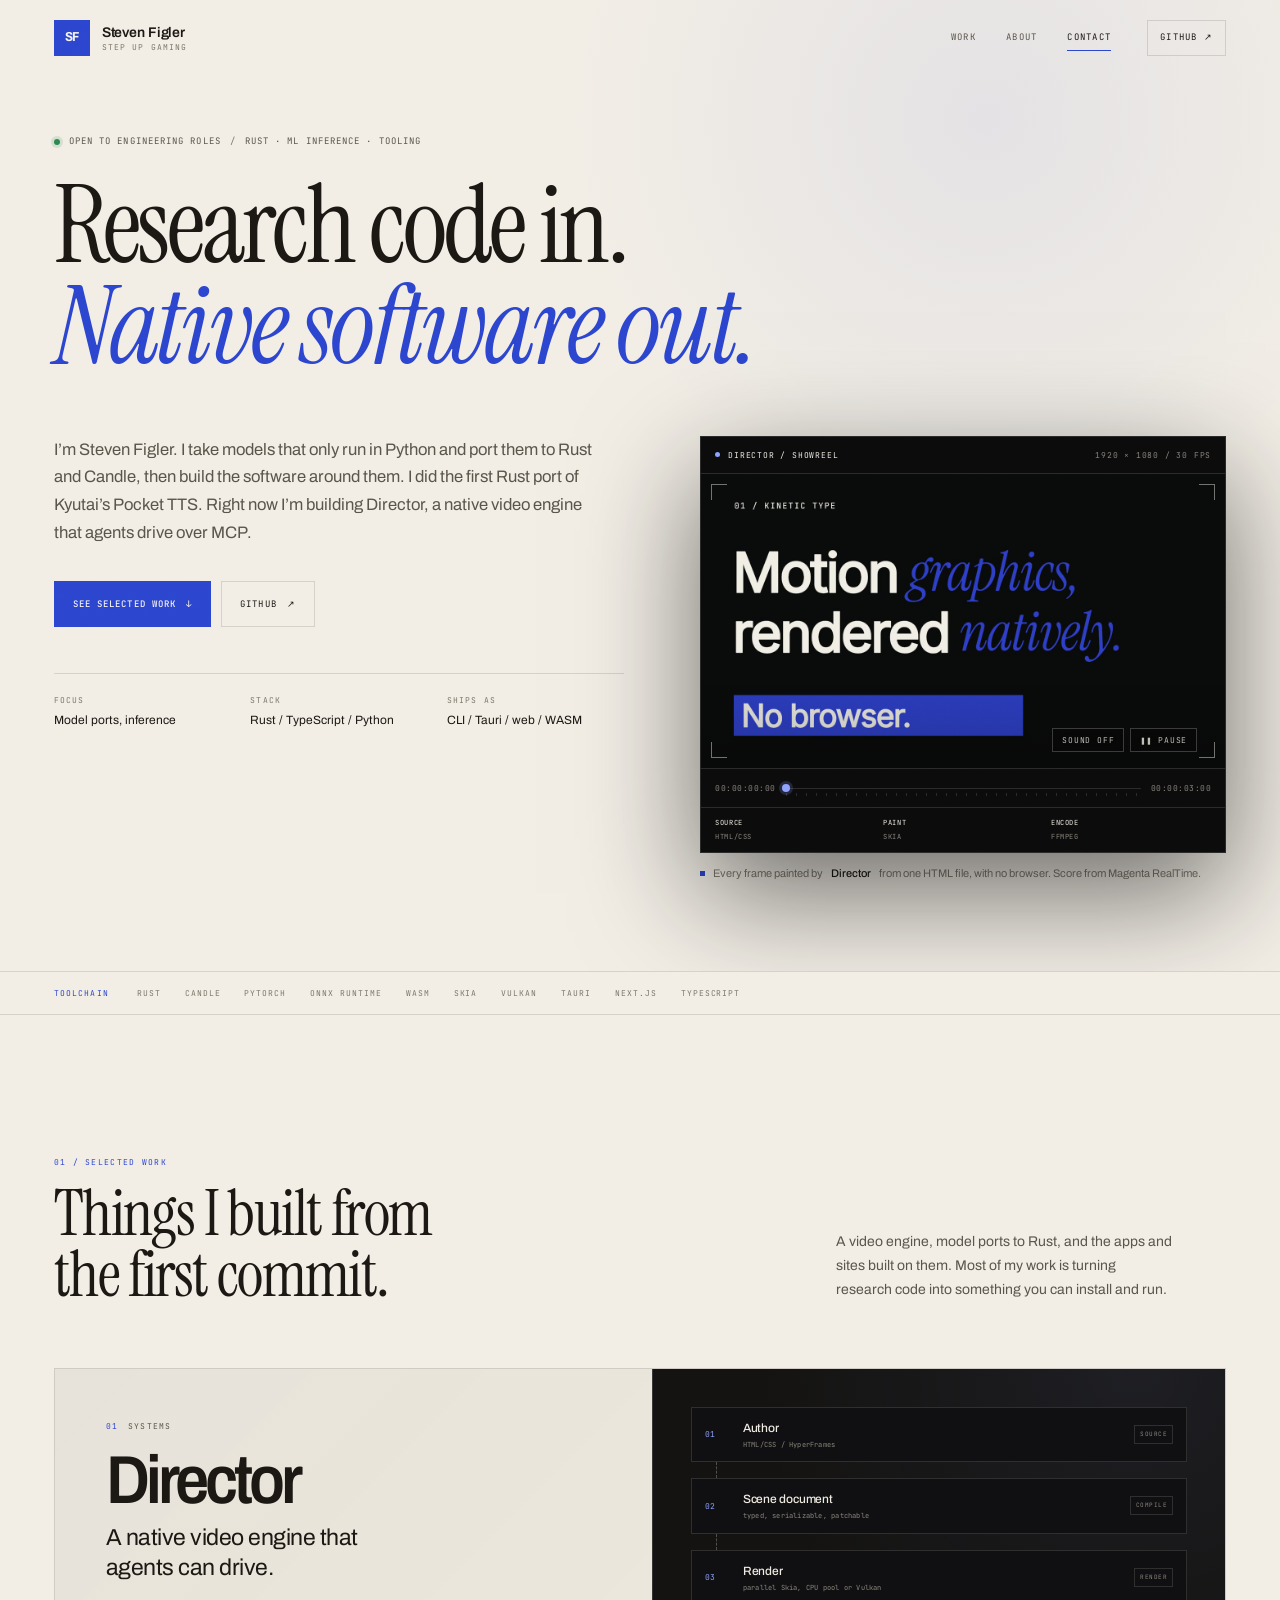
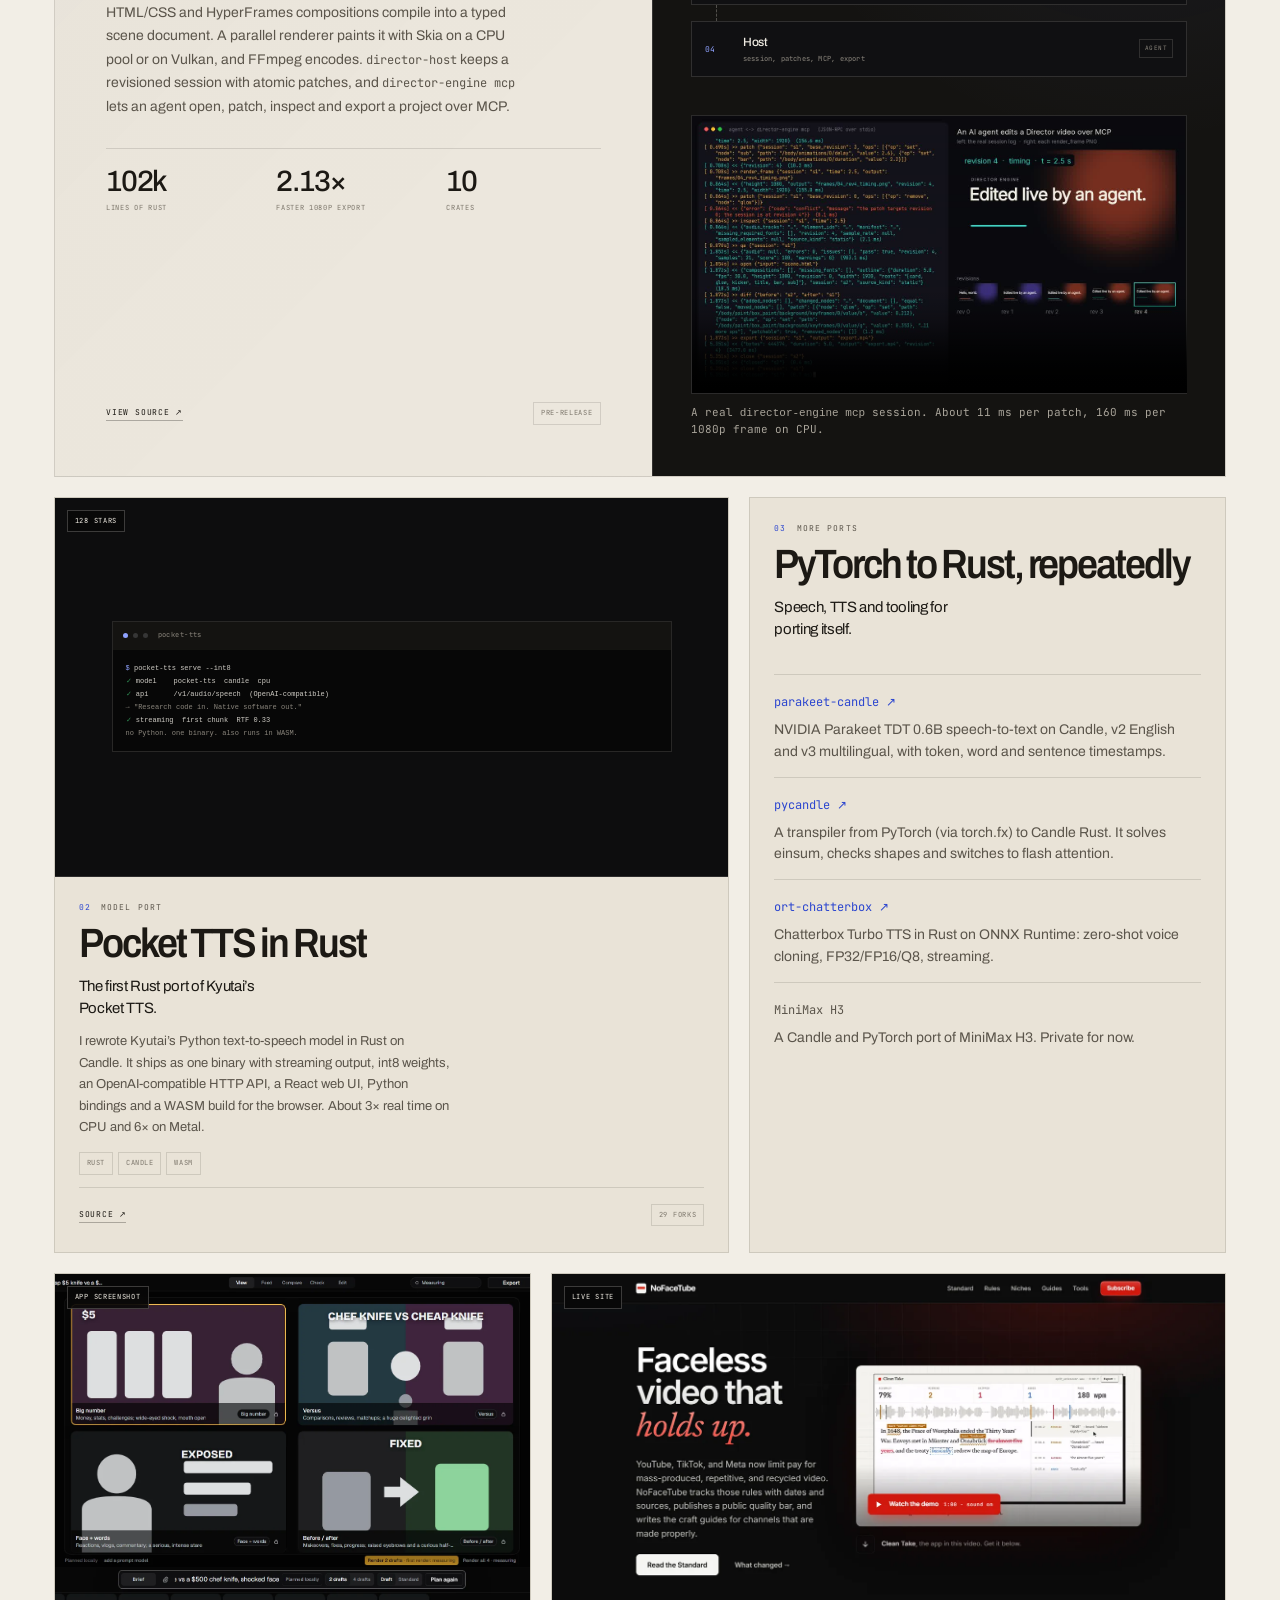
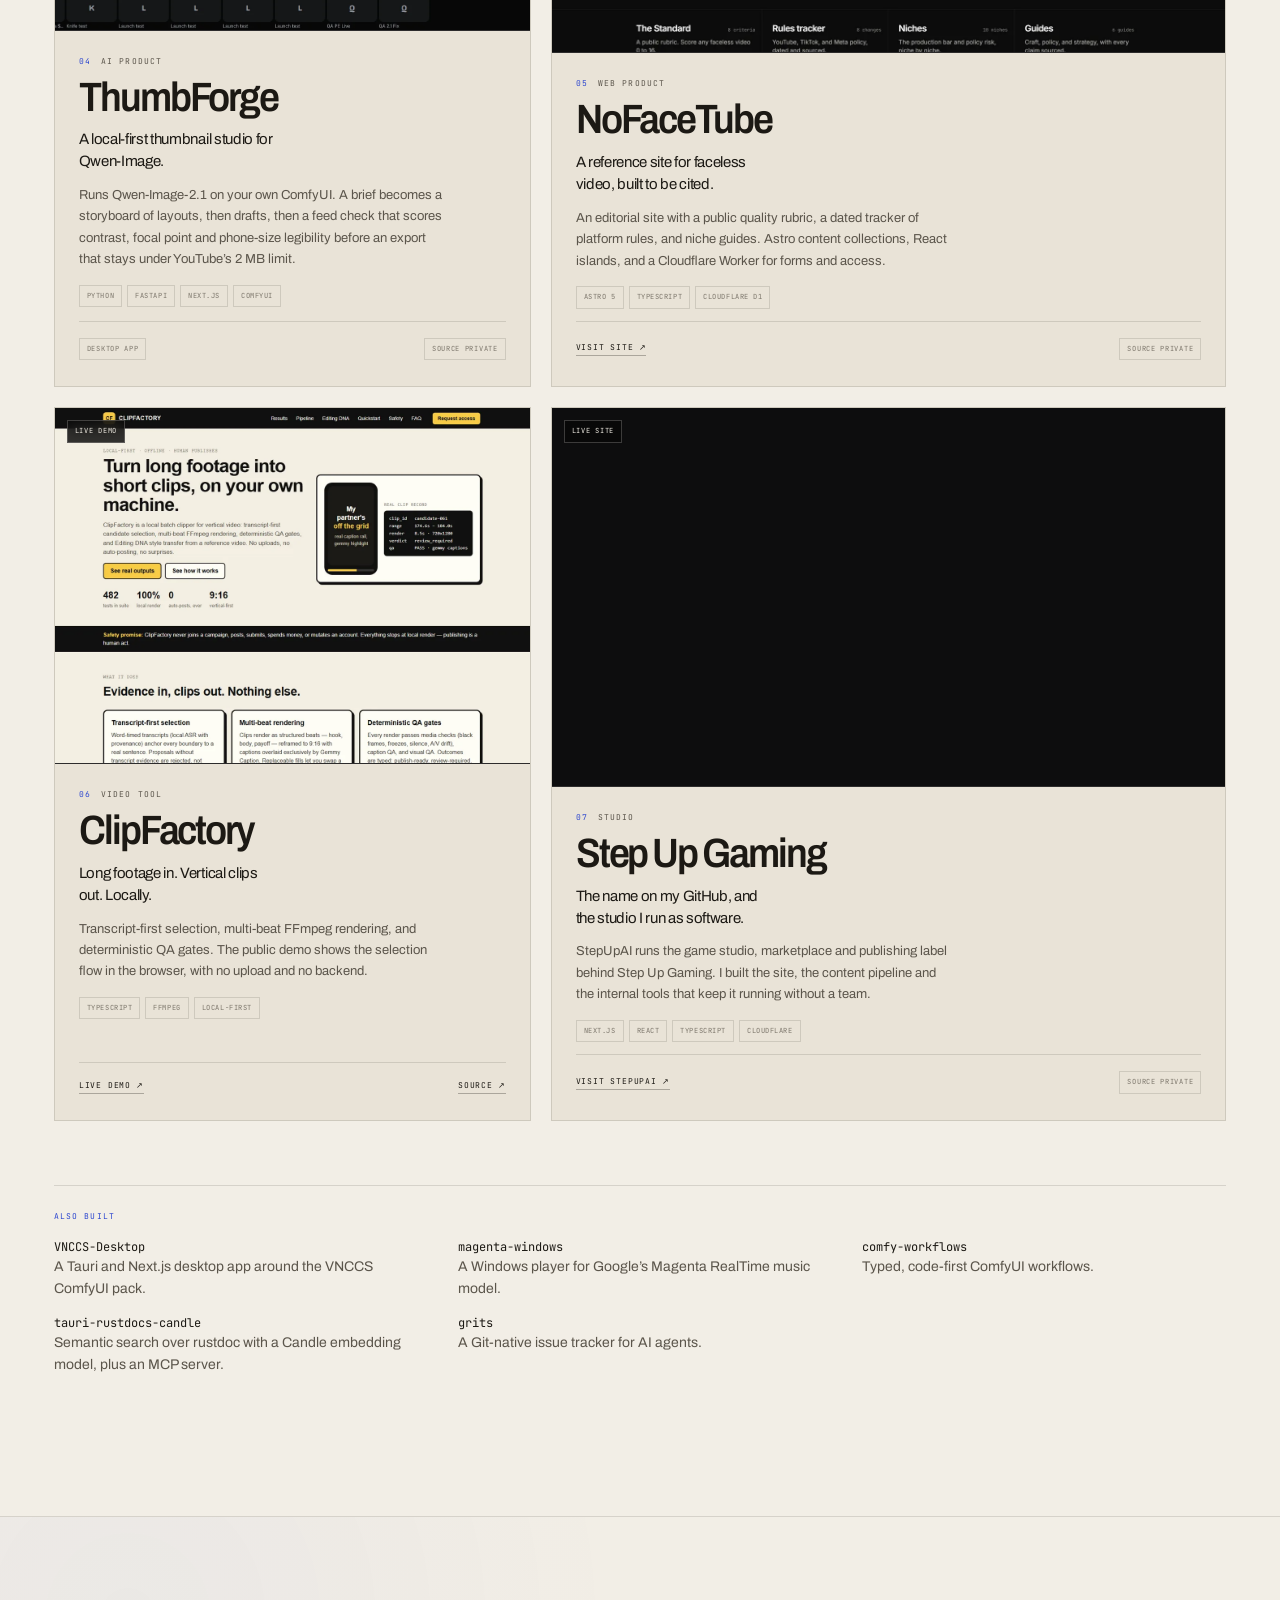
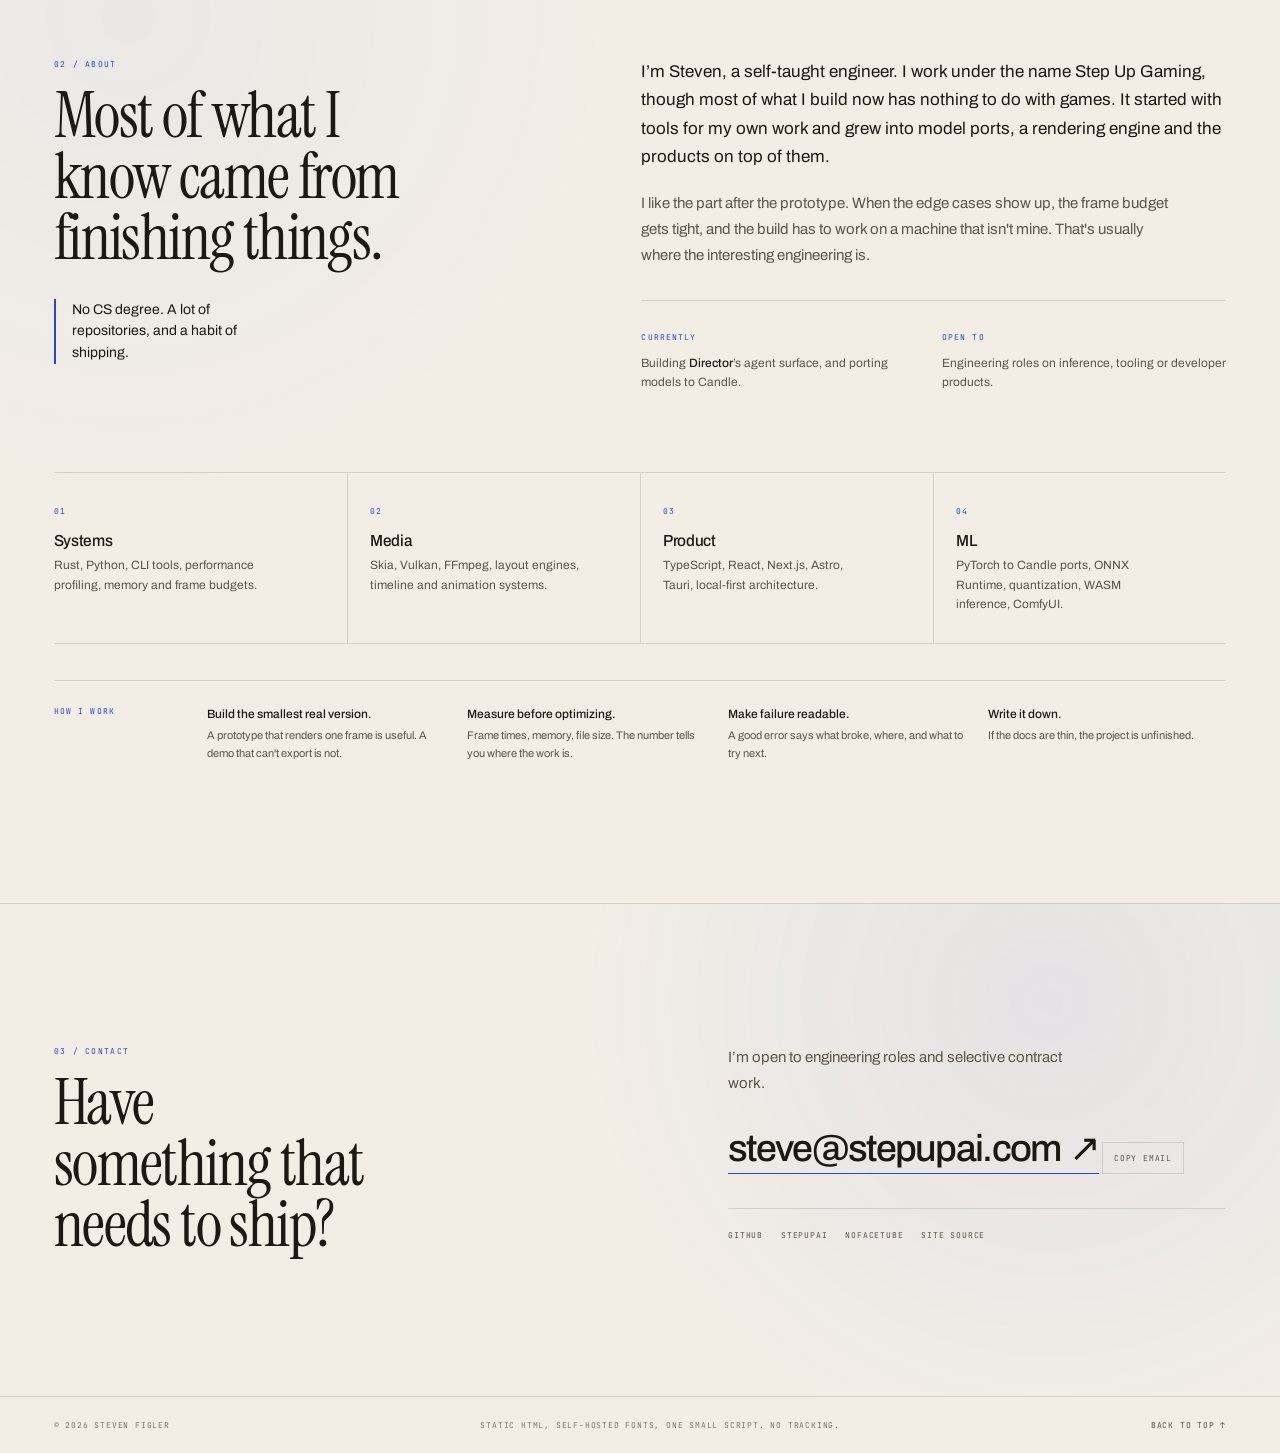
==== index.html @ 68fd5c8f "Hero reel: correct 3D carousel and new compositing chapter" ====
<!doctype html>
<html lang="en">
<head>
  <meta charset="utf-8">
  <meta name="viewport" content="width=device-width, initial-scale=1">
  <title>Steven Figler | Software Engineer</title>
  <meta name="description" content="Steven Figler ports ML models from PyTorch to Rust and Candle and builds the native software around them, including the first Rust port of Kyutai's Pocket TTS and Director, a native video engine.">
  <meta name="author" content="Steven Figler">
  <meta name="theme-color" content="#f2eee6">
  <meta name="color-scheme" content="light">
  <link rel="canonical" href="https://stepupgaming.github.io/">

  <meta property="og:type" content="website">
  <meta property="og:site_name" content="Steven Figler">
  <meta property="og:locale" content="en_US">
  <meta property="og:title" content="Steven Figler | Software Engineer">
  <meta property="og:description" content="Research code in, native software out. Rust and Candle model ports, a native video engine, and the apps around them.">
  <meta property="og:url" content="https://stepupgaming.github.io/">
  <meta property="og:image" content="https://stepupgaming.github.io/assets/og.jpg">
  <meta property="og:image:type" content="image/jpeg">
  <meta property="og:image:width" content="1200">
  <meta property="og:image:height" content="630">
  <meta property="og:image:alt" content="Steven Figler, software engineer. Research code in, native software out.">
  <meta name="twitter:card" content="summary_large_image">
  <meta name="twitter:title" content="Steven Figler | Software Engineer">
  <meta name="twitter:description" content="Research code in, native software out. Rust and Candle model ports, a native video engine, and the apps around them.">
  <meta name="twitter:image" content="https://stepupgaming.github.io/assets/og.jpg">
  <meta name="twitter:image:alt" content="Steven Figler, software engineer. Research code in, native software out.">

  <link rel="icon" href="assets/favicon.svg" type="image/svg+xml">
  <link rel="preload" href="assets/fonts/archivo-latin.woff2" as="font" type="font/woff2" crossorigin>
  <link rel="preload" href="assets/fonts/jetbrains-mono-latin.woff2" as="font" type="font/woff2" crossorigin>
  <link rel="preload" href="assets/fonts/instrument-serif-latin.woff2" as="font" type="font/woff2" crossorigin>
  <link rel="stylesheet" href="styles.css?v=6">
  <script>document.documentElement.classList.add('js');</script>
  <noscript><style>.video-toggle, .copy-email { display: none; }</style></noscript>

  <script type="application/ld+json">
  {
    "@context": "https://schema.org",
    "@type": "Person",
    "name": "Steven Figler",
    "url": "https://stepupgaming.github.io/",
    "email": "mailto:steve@stepupai.com",
    "jobTitle": "Software Engineer",
    "sameAs": ["https://github.com/stepupgaming"],
    "knowsAbout": ["Rust", "Candle", "PyTorch", "ML inference", "video rendering", "Tauri", "TypeScript", "Python"]
  }
  </script>
</head>
<body id="top">
  <a class="skip-link" href="#main">Skip to content</a>

  <header class="site-header">
    <div class="wrap header-inner">
      <a class="brand" href="#top" aria-label="Steven Figler, back to top">
        <span class="brand-mark" aria-hidden="true">SF</span>
        <span class="brand-text">
          <span class="brand-name">Steven Figler</span>
          <span class="brand-role">Step Up Gaming</span>
        </span>
      </a>

      <button class="menu-toggle" type="button" aria-expanded="false" aria-controls="site-nav">
        <span class="menu-label">Menu</span>
        <span class="menu-bars" aria-hidden="true"><i></i><i></i></span>
      </button>

      <nav class="site-nav" id="site-nav" aria-label="Primary">
        <a class="nav-link" href="#work">Work</a>
        <a class="nav-link" href="#about">About</a>
        <a class="nav-link" href="#contact">Contact</a>
        <a class="nav-link nav-external" href="https://github.com/stepupgaming" target="_blank" rel="noopener">
          GitHub <span aria-hidden="true">&#8599;</span>
        </a>
      </nav>
    </div>
  </header>

  <main id="main">
    <section class="hero" aria-labelledby="hero-title">
      <div class="wrap">
        <div class="hero-head">
          <p class="eyebrow">
            <span class="status-dot" aria-hidden="true"></span>
            <span>Open to engineering roles</span>
            <span class="eyebrow-sep" aria-hidden="true">/</span>
            <span>Rust &middot; ML inference &middot; tooling</span>
          </p>

          <h1 id="hero-title">Research code in. <span class="accent">Native software out.</span></h1>
        </div>

        <div class="hero-grid">
          <div class="hero-copy">
            <p class="hero-lede">I&rsquo;m Steven Figler. I take models that only run in Python and port them to Rust and Candle, then build the software around them. I did the first Rust port of Kyutai&rsquo;s Pocket TTS. Right now I&rsquo;m building Director, a native video engine that agents drive over MCP.</p>

            <div class="hero-actions">
              <a class="button button-primary" href="#work">See selected work <span aria-hidden="true">&#8595;</span></a>
              <a class="button button-ghost" href="https://github.com/stepupgaming" target="_blank" rel="noopener">GitHub <span aria-hidden="true">&#8599;</span></a>
            </div>

            <dl class="hero-facts">
              <div>
                <dt>Focus</dt>
                <dd>Model ports, inference</dd>
              </div>
              <div>
                <dt>Stack</dt>
                <dd>Rust / TypeScript / Python</dd>
              </div>
              <div>
                <dt>Ships as</dt>
                <dd>CLI / Tauri / web / WASM</dd>
              </div>
            </dl>
          </div>

          <div class="hero-visual">
            <div class="render-frame">
              <div class="render-chrome">
                <span class="render-title"><i class="rec-dot" aria-hidden="true"></i> director / showreel</span>
                <span class="render-spec">1920 &times; 1080 / 30 fps</span>
              </div>

              <div class="video-shell">
                <video class="hero-video" autoplay muted loop playsinline preload="metadata" poster="assets/director-motion-poster.jpg" aria-label="A 28-second motion-graphics reel rendered by Director from one HTML file with no browser: kinetic type, SVG line drawing, animated charts and counters, a depth-sorted 3D carousel, clip, mask and blend compositing, beat-synced captions, and measured speed and memory numbers against HyperFrames.">
                  <source src="assets/director-motion-1280.mp4?v=6" type="video/mp4" data-small="assets/director-motion-640.mp4?v=6">
                </video>
                <div class="video-controls">
                  <button class="video-toggle video-sound" type="button" aria-pressed="false" aria-label="Turn sound on">
                    <span class="video-sound-text">Sound off</span>
                  </button>
                  <button class="video-toggle" type="button" aria-label="Pause the director render">
                    <span class="video-toggle-icon" aria-hidden="true">&#10074;&#10074;</span>
                    <span class="video-toggle-text">Pause</span>
                  </button>
                </div>
                <span class="frame-corner frame-corner--tl" aria-hidden="true"></span>
                <span class="frame-corner frame-corner--tr" aria-hidden="true"></span>
                <span class="frame-corner frame-corner--bl" aria-hidden="true"></span>
                <span class="frame-corner frame-corner--br" aria-hidden="true"></span>
              </div>

              <div class="timeline">
                <span class="timecode" data-current aria-hidden="true">00:00:00:00</span>
                <div class="timeline-track">
                  <span class="timeline-ticks" aria-hidden="true"></span>
                  <span class="timeline-fill" aria-hidden="true"></span>
                  <span class="timeline-head" aria-hidden="true"></span>
                  <input class="timeline-scrub" type="range" min="0" max="1000" step="1" value="0" aria-label="Seek the director reel">
                </div>
                <span class="timecode" data-total aria-hidden="true">00:00:28:18</span>
              </div>

              <div class="render-meta" aria-hidden="true">
                <span><b>source</b> html/css</span>
                <span><b>paint</b> skia</span>
                <span><b>encode</b> ffmpeg</span>
              </div>
            </div>

            <p class="visual-note"><span class="note-mark" aria-hidden="true"></span>Every frame painted by <strong>Director</strong> from one HTML file, with no browser. Score from Magenta RealTime.</p>
          </div>
        </div>
      </div>
    </section>

    <div class="toolchain">
      <div class="wrap toolchain-inner">
        <span class="toolchain-label">Toolchain</span>
        <span>Rust</span>
        <span>Candle</span>
        <span>PyTorch</span>
        <span>ONNX Runtime</span>
        <span>WASM</span>
        <span>Skia</span>
        <span>Vulkan</span>
        <span>Tauri</span>
        <span>Next.js</span>
        <span>TypeScript</span>
      </div>
    </div>

    <section class="work" id="work" aria-labelledby="work-title">
      <div class="wrap">
        <div class="section-head reveal">
          <div class="section-head-copy">
            <p class="section-index">01 / Selected work</p>
            <h2 id="work-title">Things I built from the first commit.</h2>
          </div>
          <p class="section-lede">A video engine, model ports to Rust, and the apps and sites built on them. Most of my work is turning research code into something you can install and run.</p>
        </div>

        <article class="project-featured reveal" aria-labelledby="project-director">
          <div class="project-featured-copy">
            <p class="project-kicker"><span>01</span> Systems</p>
            <h3 id="project-director">Director</h3>
            <p class="project-tagline">A native video engine that agents can drive.</p>
            <p class="project-body">HTML/CSS and HyperFrames compositions compile into a typed scene document. A parallel renderer paints it with Skia on a CPU pool or on Vulkan, and FFmpeg encodes. <code>director-host</code> keeps a revisioned session with atomic patches, and <code>director-engine mcp</code> lets an agent open, patch, inspect and export a project over MCP.</p>

            <ul class="facts">
              <li><strong>102k</strong><span>lines of Rust</span></li>
              <li><strong>2.13&times;</strong><span>faster 1080p export</span></li>
              <li><strong>10</strong><span>crates</span></li>
            </ul>

            <div class="project-footer">
              <a class="text-link" href="https://github.com/stepupgaming/director" target="_blank" rel="noopener">View source <span aria-hidden="true">&#8599;</span></a>
              <span class="pill">Pre-release</span>
            </div>
          </div>

          <div class="project-featured-visual">
            <div class="pipeline">
              <div class="pipeline-step">
                <span class="pipeline-index">01</span>
                <div><strong>Author</strong><span>HTML/CSS / HyperFrames</span></div>
                <span class="pipeline-tag">source</span>
              </div>
              <div class="pipeline-connector"></div>
              <div class="pipeline-step">
                <span class="pipeline-index">02</span>
                <div><strong>Scene document</strong><span>typed, serializable, patchable</span></div>
                <span class="pipeline-tag">compile</span>
              </div>
              <div class="pipeline-connector"></div>
              <div class="pipeline-step">
                <span class="pipeline-index">03</span>
                <div><strong>Render</strong><span>parallel Skia, CPU pool or Vulkan</span></div>
                <span class="pipeline-tag">render</span>
              </div>
              <div class="pipeline-connector"></div>
              <div class="pipeline-step">
                <span class="pipeline-index">04</span>
                <div><strong>Host</strong><span>session, patches, MCP, export</span></div>
                <span class="pipeline-tag">agent</span>
              </div>
            </div>

            <figure class="agent-demo">
              <video class="agent-video" muted loop playsinline preload="none" poster="assets/director-agent-poster.jpg" aria-label="A real MCP session: an agent opens a Director scene, patches the title, colors, layout and timing, renders a frame after each patch, gets a revision conflict, runs QA and exports.">
                <source src="assets/director-agent.mp4" type="video/mp4">
              </video>
              <figcaption>A real <code>director-engine mcp</code> session. About 11 ms per patch, 160 ms per 1080p frame on CPU.</figcaption>
            </figure>
          </div>
        </article>

        <div class="project-grid">
          <article class="project-card span-7 reveal" aria-labelledby="project-pockettts">
            <div class="project-media project-media--ink">
              <div class="terminal terminal--card">
                <div class="terminal-bar"><span></span><span></span><span></span><em>pocket-tts</em></div>
                <pre><code><span class="t-prompt">$</span> pocket-tts serve --int8
<span class="t-ok">&#10003;</span> model    pocket-tts  candle  cpu
<span class="t-ok">&#10003;</span> api      /v1/audio/speech  (OpenAI-compatible)
<span class="t-dim">&rarr; "Research code in. Native software out."</span>
<span class="t-ok">&#10003;</span> streaming  first chunk  RTF 0.33
<span class="t-dim">no Python. one binary. also runs in WASM.</span></code></pre>
              </div>
              <span class="media-badge">128 stars</span>
            </div>
            <div class="project-card-body">
              <p class="project-kicker"><span>02</span> Model port</p>
              <h3 id="project-pockettts">Pocket TTS in Rust</h3>
              <p class="project-tagline">The first Rust port of Kyutai&rsquo;s Pocket TTS.</p>
              <p class="project-body">I rewrote Kyutai&rsquo;s Python text-to-speech model in Rust on Candle. It ships as one binary with streaming output, int8 weights, an OpenAI-compatible HTTP API, a React web UI, Python bindings and a WASM build for the browser. About 3&times; real time on CPU and 6&times; on Metal.</p>
              <ul class="tags">
                <li>Rust</li>
                <li>Candle</li>
                <li>WASM</li>
              </ul>
              <div class="project-footer">
                <a class="text-link" href="https://github.com/stepupgaming/pocket-tts" target="_blank" rel="noopener">Source <span aria-hidden="true">&#8599;</span></a>
                <span class="pill">29 forks</span>
              </div>
            </div>
          </article>

          <article class="project-card span-5 reveal" aria-labelledby="project-ports">
            <div class="project-card-body">
              <p class="project-kicker"><span>03</span> More ports</p>
              <h3 id="project-ports">PyTorch to Rust, repeatedly</h3>
              <p class="project-tagline">Speech, TTS and tooling for porting itself.</p>
              <ul class="ports-list">
                <li>
                  <a href="https://github.com/stepupgaming/parakeet-candle" target="_blank" rel="noopener">parakeet-candle <span aria-hidden="true">&#8599;</span></a>
                  <p>NVIDIA Parakeet TDT 0.6B speech-to-text on Candle, v2 English and v3 multilingual, with token, word and sentence timestamps.</p>
                </li>
                <li>
                  <a href="https://github.com/stepupgaming/pycandle" target="_blank" rel="noopener">pycandle <span aria-hidden="true">&#8599;</span></a>
                  <p>A transpiler from PyTorch (via torch.fx) to Candle Rust. It solves einsum, checks shapes and switches to flash attention.</p>
                </li>
                <li>
                  <a href="https://github.com/stepupgaming/ort-chatterbox" target="_blank" rel="noopener">ort-chatterbox <span aria-hidden="true">&#8599;</span></a>
                  <p>Chatterbox Turbo TTS in Rust on ONNX Runtime: zero-shot voice cloning, FP32/FP16/Q8, streaming.</p>
                </li>
                <li>
                  <span class="ports-private">MiniMax H3</span>
                  <p>A Candle and PyTorch port of MiniMax H3. Private for now.</p>
                </li>
              </ul>
            </div>
          </article>

          <article class="project-card span-5 reveal" aria-labelledby="project-thumbforge">
            <div class="project-media">
              <img src="assets/shots/thumbforge.webp" width="1440" height="900" alt="ThumbForge's storyboard view: four planned thumbnail layouts (big number, versus, face plus words, before and after) for a brief about a cheap knife versus a chef knife." loading="lazy" decoding="async">
              <span class="media-badge">App screenshot</span>
            </div>
            <div class="project-card-body">
              <p class="project-kicker"><span>04</span> AI product</p>
              <h3 id="project-thumbforge">ThumbForge</h3>
              <p class="project-tagline">A local-first thumbnail studio for Qwen-Image.</p>
              <p class="project-body">Runs Qwen-Image-2.1 on your own ComfyUI. A brief becomes a storyboard of layouts, then drafts, then a feed check that scores contrast, focal point and phone-size legibility before an export that stays under YouTube&rsquo;s 2 MB limit.</p>
              <ul class="tags">
                <li>Python</li>
                <li>FastAPI</li>
                <li>Next.js</li>
                <li>ComfyUI</li>
              </ul>
              <div class="project-footer">
                <span class="pill">Desktop app</span>
                <span class="pill">Source private</span>
              </div>
            </div>
          </article>

          <article class="project-card span-7 reveal" aria-labelledby="project-nofacetube">
            <div class="project-media">
              <img src="assets/shots/nofacetube.webp" width="1400" height="875" alt="The NoFaceTube.com homepage, showing the headline Faceless video that holds up and a preview of the Clean Take app." loading="lazy" decoding="async">
              <span class="media-badge">Live site</span>
            </div>
            <div class="project-card-body">
              <p class="project-kicker"><span>05</span> Web product</p>
              <h3 id="project-nofacetube">NoFaceTube</h3>
              <p class="project-tagline">A reference site for faceless video, built to be cited.</p>
              <p class="project-body">An editorial site with a public quality rubric, a dated tracker of platform rules, and niche guides. Astro content collections, React islands, and a Cloudflare Worker for forms and access.</p>
              <ul class="tags">
                <li>Astro 5</li>
                <li>TypeScript</li>
                <li>Cloudflare D1</li>
              </ul>
              <div class="project-footer">
                <a class="text-link" href="https://nofacetube.com" target="_blank" rel="noopener">Visit site <span aria-hidden="true">&#8599;</span></a>
                <span class="pill">Source private</span>
              </div>
            </div>
          </article>

          <article class="project-card span-5 reveal" aria-labelledby="project-clipfactory">
            <div class="project-media">
              <img src="assets/shots/clipfactory.webp" width="1400" height="875" alt="The ClipFactory demo homepage, showing a vertical clip preview, a clip record panel, and the local-first feature summary." loading="lazy" decoding="async">
              <span class="media-badge">Live demo</span>
            </div>
            <div class="project-card-body">
              <p class="project-kicker"><span>06</span> Video tool</p>
              <h3 id="project-clipfactory">ClipFactory</h3>
              <p class="project-tagline">Long footage in. Vertical clips out. Locally.</p>
              <p class="project-body">Transcript-first selection, multi-beat FFmpeg rendering, and deterministic QA gates. The public demo shows the selection flow in the browser, with no upload and no backend.</p>
              <ul class="tags">
                <li>TypeScript</li>
                <li>FFmpeg</li>
                <li>Local-first</li>
              </ul>
              <div class="project-footer">
                <a class="text-link" href="https://stepupgaming.github.io/clipfactory/" target="_blank" rel="noopener">Live demo <span aria-hidden="true">&#8599;</span></a>
                <a class="text-link" href="https://github.com/stepupgaming/clipfactory" target="_blank" rel="noopener">Source <span aria-hidden="true">&#8599;</span></a>
              </div>
            </div>
          </article>

          <article class="project-card span-7 reveal" aria-labelledby="project-stepup">
            <div class="project-media">
              <img src="assets/shots/stepupai.webp" width="1400" height="875" alt="The StepUpAI homepage, showing the headline Launch your own slot game and a grid of orange tiles." loading="lazy" decoding="async">
              <span class="media-badge">Live site</span>
            </div>
            <div class="project-card-body">
              <p class="project-kicker"><span>07</span> Studio</p>
              <h3 id="project-stepup">Step Up Gaming</h3>
              <p class="project-tagline">The name on my GitHub, and the studio I run as software.</p>
              <p class="project-body">StepUpAI runs the game studio, marketplace and publishing label behind Step Up Gaming. I built the site, the content pipeline and the internal tools that keep it running without a team.</p>
              <ul class="tags">
                <li>Next.js</li>
                <li>React</li>
                <li>TypeScript</li>
                <li>Cloudflare</li>
              </ul>
              <div class="project-footer">
                <a class="text-link" href="https://stepupai.com" target="_blank" rel="noopener">Visit StepUpAI <span aria-hidden="true">&#8599;</span></a>
                <span class="pill">Source private</span>
              </div>
            </div>
          </article>
        </div>

        <div class="also reveal">
          <p class="mono">Also built</p>
          <ul>
            <li><a href="https://github.com/stepupgaming/VNCCS-Desktop" target="_blank" rel="noopener">VNCCS-Desktop</a> A Tauri and Next.js desktop app around the VNCCS ComfyUI pack.</li>
            <li><a href="https://github.com/stepupgaming/magenta-windows" target="_blank" rel="noopener">magenta-windows</a> A Windows player for Google&rsquo;s Magenta RealTime music model.</li>
            <li><a href="https://github.com/stepupgaming/comfy-workflows" target="_blank" rel="noopener">comfy-workflows</a> Typed, code-first ComfyUI workflows.</li>
            <li><a href="https://github.com/stepupgaming/tauri-rustdocs-candle" target="_blank" rel="noopener">tauri-rustdocs-candle</a> Semantic search over rustdoc with a Candle embedding model, plus an MCP server.</li>
            <li><a href="https://github.com/stepupgaming/grits" target="_blank" rel="noopener">grits</a> A Git-native issue tracker for AI agents.</li>
          </ul>
        </div>
      </div>
    </section>

    <section class="about" id="about" aria-labelledby="about-title">
      <div class="wrap">
        <div class="about-grid">
          <div class="about-intro reveal">
            <p class="section-index">02 / About</p>
            <h2 id="about-title">Most of what I know came from finishing things.</h2>
            <p class="about-quote">No CS degree. A lot of repositories, and a habit of shipping.</p>
          </div>

          <div class="about-copy reveal">
            <p>I&rsquo;m Steven, a self-taught engineer. I work under the name Step Up Gaming, though most of what I build now has nothing to do with games. It started with tools for my own work and grew into model ports, a rendering engine and the products on top of them.</p>
            <p>I like the part after the prototype. When the edge cases show up, the frame budget gets tight, and the build has to work on a machine that isn't mine. That's usually where the interesting engineering is.</p>

            <div class="now-grid">
              <div>
                <span class="mono">Currently</span>
                <p>Building <strong>Director</strong>&rsquo;s agent surface, and porting models to Candle.</p>
              </div>
              <div>
                <span class="mono">Open to</span>
                <p>Engineering roles on inference, tooling or developer products.</p>
              </div>
            </div>
          </div>
        </div>

        <div class="capabilities reveal">
          <div class="capability">
            <span class="mono">01</span>
            <h3>Systems</h3>
            <p>Rust, Python, CLI tools, performance profiling, memory and frame budgets.</p>
          </div>
          <div class="capability">
            <span class="mono">02</span>
            <h3>Media</h3>
            <p>Skia, Vulkan, FFmpeg, layout engines, timeline and animation systems.</p>
          </div>
          <div class="capability">
            <span class="mono">03</span>
            <h3>Product</h3>
            <p>TypeScript, React, Next.js, Astro, Tauri, local-first architecture.</p>
          </div>
          <div class="capability">
            <span class="mono">04</span>
            <h3>ML</h3>
            <p>PyTorch to Candle ports, ONNX Runtime, quantization, WASM inference, ComfyUI.</p>
          </div>
        </div>

        <div class="principles reveal">
          <span class="mono">How I work</span>
          <p><strong>Build the smallest real version.</strong> A prototype that renders one frame is useful. A demo that can't export is not.</p>
          <p><strong>Measure before optimizing.</strong> Frame times, memory, file size. The number tells you where the work is.</p>
          <p><strong>Make failure readable.</strong> A good error says what broke, where, and what to try next.</p>
          <p><strong>Write it down.</strong> If the docs are thin, the project is unfinished.</p>
        </div>
      </div>
    </section>

    <section class="contact" id="contact" aria-labelledby="contact-title">
      <div class="wrap">
        <div class="contact-grid">
          <div class="reveal">
            <p class="section-index">03 / Contact</p>
            <h2 id="contact-title">Have something that needs to ship?</h2>
          </div>

          <div class="contact-copy reveal">
            <p>I&rsquo;m open to engineering roles and selective contract work.</p>
            <a class="email-link" href="mailto:steve@stepupai.com">steve@stepupai.com <span aria-hidden="true">&#8599;</span></a>
            <button class="copy-email" type="button" data-email="steve@stepupai.com">Copy email</button>

            <div class="contact-links">
              <a href="https://github.com/stepupgaming" target="_blank" rel="noopener">GitHub</a>
              <a href="https://stepupai.com" target="_blank" rel="noopener">StepUpAI</a>
              <a href="https://nofacetube.com" target="_blank" rel="noopener">NoFaceTube</a>
              <a href="https://github.com/stepupgaming/stepupgaming.github.io" target="_blank" rel="noopener">Site source</a>
            </div>
          </div>
        </div>
      </div>
    </section>
  </main>

  <footer class="site-footer">
    <div class="wrap footer-inner">
      <p>&copy; <span data-year>2026</span> Steven Figler</p>
      <p class="footer-note">Static HTML, self-hosted fonts, one small script. No tracking.</p>
      <a href="#top">Back to top <span aria-hidden="true">&#8593;</span></a>
    </div>
  </footer>

  <script src="main.js?v=6" defer></script>
</body>
</html>
---- styles.css ----
@font-face {
  font-family: "Archivo";
  src: url("assets/fonts/archivo-latin.woff2") format("woff2");
  font-weight: 100 900;
  font-stretch: 75% 125%;
  font-style: normal;
  font-display: swap;
}

@font-face {
  font-family: "JetBrains Mono";
  src: url("assets/fonts/jetbrains-mono-latin.woff2") format("woff2");
  font-weight: 100 800;
  font-style: normal;
  font-display: swap;
}

@font-face {
  font-family: "Instrument Serif";
  src: url("assets/fonts/instrument-serif-latin.woff2") format("woff2");
  font-weight: 400;
  font-style: normal;
  font-display: swap;
}

@font-face {
  font-family: "Instrument Serif";
  src: url("assets/fonts/instrument-serif-italic-latin.woff2") format("woff2");
  font-weight: 400;
  font-style: italic;
  font-display: swap;
}

:root {
  --bg: #f2eee6;
  --bg-elev: #ece7dd;
  --panel: #e9e3d7;
  --panel-2: #e2dbcd;
  --line: rgba(28, 25, 20, 0.13);
  --line-strong: rgba(28, 25, 20, 0.3);
  --text: #1c1914;
  --muted: #5b554b;
  --muted-2: #7d776c;
  --accent: #2c46cf;
  --accent-hover: #1f37b0;
  --accent-soft: rgba(44, 70, 207, 0.1);
  --green: #2f8a52;
  --ink: #141311;
  --on-ink: #efebe2;
  --serif: "Instrument Serif", "Iowan Old Style", Georgia, serif;
  --display: "Archivo", "Helvetica Neue", Arial, sans-serif;
  --mono: "JetBrains Mono", "Cascadia Code", Consolas, monospace;
  --max: 1320px;
  --gutter: clamp(20px, 4.2vw, 56px);
}

/* Dark objects on the paper page: re-scope the tokens inside them. */
.render-frame,
.project-featured-visual,
.project-media,
.media-badge,
.video-toggle {
  --text: #efebe2;
  --muted: #a9a49a;
  --muted-2: #8a857c;
  --line: rgba(239, 235, 226, 0.14);
  --line-strong: rgba(239, 235, 226, 0.28);
  --accent: #8fa2ff;
  --accent-soft: rgba(143, 162, 255, 0.14);
}

*,
*::before,
*::after {
  box-sizing: border-box;
}

html {
  scroll-behavior: smooth;
  -webkit-text-size-adjust: 100%;
}

body {
  margin: 0;
  background: var(--bg);
  color: var(--text);
  font-family: var(--display);
  font-size: 16px;
  font-weight: 400;
  line-height: 1.5;
  font-stretch: 100%;
  overflow-x: hidden;
  -webkit-font-smoothing: antialiased;
  text-rendering: optimizeLegibility;
}

body::before {
  content: "";
  position: fixed;
  inset: 0;
  z-index: 999;
  pointer-events: none;
  background-image: url("assets/noise.svg");
  opacity: 0.05;
  mix-blend-mode: soft-light;
}

::selection {
  background: var(--accent);
  color: #f7f4ee;
}

img,
video {
  display: block;
  max-width: 100%;
}

a {
  color: inherit;
  text-decoration: none;
}

button {
  font: inherit;
  color: inherit;
}

button,
a {
  -webkit-tap-highlight-color: transparent;
}

:focus-visible {
  outline: 2px solid var(--accent);
  outline-offset: 4px;
}

h1,
h2,
h3 {
  margin: 0;
  font-family: var(--display);
  font-weight: 600;
  font-stretch: 90%;
  letter-spacing: -0.045em;
  line-height: 0.95;
}

h1,
h2 {
  font-family: var(--serif);
  font-weight: 400;
  font-stretch: 100%;
  letter-spacing: -0.025em;
}

p {
  margin: 0;
}

ul {
  margin: 0;
  padding: 0;
  list-style: none;
}

.wrap {
  width: min(calc(100% - (var(--gutter) * 2)), var(--max));
  margin-inline: auto;
}

.skip-link {
  position: fixed;
  top: 12px;
  left: 12px;
  z-index: 200;
  padding: 10px 14px;
  background: var(--accent);
  color: var(--bg);
  font-family: var(--mono);
  font-size: 10px;
  text-transform: uppercase;
  letter-spacing: 0.1em;
  transform: translateY(-160%);
  transition: transform 0.2s ease;
}

.skip-link:focus {
  transform: translateY(0);
}

.site-header {
  position: fixed;
  top: 0;
  left: 0;
  right: 0;
  z-index: 100;
  border-bottom: 1px solid transparent;
  background: rgba(242, 238, 230, 0);
  transition: background 0.25s ease, border-color 0.25s ease;
}

.site-header.is-scrolled,
.site-header.is-menu-open {
  background: rgba(242, 238, 230, 0.86);
  border-color: var(--line);
  backdrop-filter: blur(18px);
  -webkit-backdrop-filter: blur(18px);
}

.header-inner {
  display: flex;
  align-items: center;
  justify-content: space-between;
  gap: 24px;
  height: 76px;
}

.brand {
  display: inline-flex;
  align-items: center;
  gap: 12px;
  min-width: 0;
}

.brand-mark {
  display: grid;
  place-items: center;
  width: 36px;
  height: 36px;
  flex: 0 0 36px;
  background: var(--accent);
  color: #f7f4ee;
  font-family: var(--display);
  font-size: 13px;
  font-weight: 700;
  font-stretch: 90%;
  letter-spacing: -0.04em;
}

.brand-text {
  display: flex;
  flex-direction: column;
  gap: 3px;
  line-height: 1;
}

.brand-name {
  font-size: 14px;
  font-weight: 600;
  letter-spacing: -0.01em;
}

.brand-role {
  font-family: var(--mono);
  font-size: 8px;
  text-transform: uppercase;
  letter-spacing: 0.14em;
  color: var(--muted-2);
}

.site-nav {
  display: flex;
  align-items: center;
  gap: 30px;
}

.nav-link {
  position: relative;
  padding: 8px 0;
  font-family: var(--mono);
  font-size: 9px;
  text-transform: uppercase;
  letter-spacing: 0.14em;
  color: var(--muted);
  transition: color 0.2s ease;
}

.nav-link::after {
  content: "";
  position: absolute;
  left: 0;
  bottom: 2px;
  width: 0;
  height: 1px;
  background: var(--accent);
  transition: width 0.25s ease;
}

.nav-link:hover,
.nav-link[aria-current="true"] {
  color: var(--text);
}

.nav-link:hover::after,
.nav-link[aria-current="true"]::after {
  width: 100%;
}

.nav-external {
  margin-left: 6px;
  padding: 10px 12px;
  border: 1px solid var(--line);
  color: var(--text);
}

.nav-external::after {
  display: none;
}

.nav-external:hover {
  border-color: var(--accent);
  color: var(--accent);
}

.menu-toggle {
  display: none;
  align-items: center;
  gap: 10px;
  padding: 10px 12px;
  border: 1px solid var(--line);
  background: transparent;
  font-family: var(--mono);
  font-size: 9px;
  text-transform: uppercase;
  letter-spacing: 0.12em;
  cursor: pointer;
}

.menu-bars {
  display: flex;
  flex-direction: column;
  gap: 4px;
  width: 14px;
}

.menu-bars i {
  display: block;
  width: 100%;
  height: 1px;
  background: currentColor;
  transition: transform 0.2s ease;
}

.menu-toggle[aria-expanded="true"] .menu-bars i:first-child {
  transform: translateY(2.5px) rotate(45deg);
}

.menu-toggle[aria-expanded="true"] .menu-bars i:last-child {
  transform: translateY(-2.5px) rotate(-45deg);
}

.hero {
  position: relative;
  padding: clamp(120px, 15vh, 172px) 0 clamp(56px, 7vw, 92px);
  overflow: hidden;
}

.hero::before {
  content: "";
  position: absolute;
  top: -34%;
  right: -12%;
  width: min(70vw, 900px);
  aspect-ratio: 1;
  background: radial-gradient(circle, rgba(44, 70, 207, 0.07), transparent 66%);
  pointer-events: none;
}

.hero-grid {
  position: relative;
  display: grid;
  grid-template-columns: minmax(0, 1.04fr) minmax(0, 0.96fr);
  align-items: start;
  gap: clamp(40px, 6vw, 96px);
}

.hero-head {
  position: relative;
  margin-bottom: clamp(38px, 4.6vw, 60px);
  animation: fade-up 0.9s cubic-bezier(0.2, 0.7, 0.2, 1) both;
}

.hero-copy {
  animation: fade-up 0.9s cubic-bezier(0.2, 0.7, 0.2, 1) 0.12s both;
}

.hero-visual {
  animation: fade-up 1s cubic-bezier(0.2, 0.7, 0.2, 1) 0.18s both;
}

.eyebrow {
  display: flex;
  flex-wrap: wrap;
  align-items: center;
  gap: 9px;
  font-family: var(--mono);
  font-size: 9px;
  line-height: 1.5;
  text-transform: uppercase;
  letter-spacing: 0.12em;
  color: var(--muted);
}

.status-dot {
  width: 6px;
  height: 6px;
  flex: 0 0 6px;
  border-radius: 50%;
  background: var(--green);
  box-shadow: 0 0 0 3px rgba(47, 138, 82, 0.14);
}

.eyebrow-sep {
  color: var(--muted-2);
}

.hero h1 {
  margin: 26px 0 0;
  max-width: 15ch;
  font-size: clamp(3.2rem, 8.4vw, 7rem);
  line-height: 0.94;
  letter-spacing: -0.03em;
}

.hero-break {
  display: none;
}

.hero h1 .accent {
  font-style: italic;
  color: var(--accent);
}

.hero-lede {
  max-width: 54ch;
  font-size: clamp(15px, 1.3vw, 17px);
  line-height: 1.68;
  color: var(--muted);
}

.hero-actions {
  display: flex;
  flex-wrap: wrap;
  gap: 10px;
  margin-top: 34px;
}

.button {
  display: inline-flex;
  align-items: center;
  justify-content: center;
  gap: 10px;
  min-height: 46px;
  padding: 13px 18px;
  border: 1px solid var(--line);
  font-family: var(--mono);
  font-size: 9px;
  line-height: 1;
  text-transform: uppercase;
  letter-spacing: 0.12em;
  transition: background 0.2s ease, border-color 0.2s ease, color 0.2s ease, transform 0.2s ease;
}

.button:hover {
  transform: translateY(-2px);
}

.button-primary {
  border-color: var(--accent);
  background: var(--accent);
  color: #f7f4ee;
  font-weight: 500;
}

.button-primary:hover {
  background: var(--accent-hover);
  border-color: var(--accent-hover);
}

.button-ghost {
  background: transparent;
  color: var(--text);
}

.button-ghost:hover {
  border-color: var(--line-strong);
  background: rgba(28, 25, 20, 0.05);
}

.hero-facts {
  display: grid;
  grid-template-columns: repeat(3, minmax(0, 1fr));
  gap: 20px;
  margin: 46px 0 0;
  padding-top: 20px;
  border-top: 1px solid var(--line);
}

.hero-facts dt {
  font-family: var(--mono);
  font-size: 8px;
  text-transform: uppercase;
  letter-spacing: 0.14em;
  color: var(--muted-2);
}

.hero-facts dd {
  margin: 6px 0 0;
  font-size: 12px;
  line-height: 1.45;
  color: var(--text);
}

.render-frame {
  position: relative;
  border: 1px solid var(--line);
  background: #0c0c0d;
  box-shadow: 0 40px 110px rgba(0, 0, 0, 0.55);
}

.render-chrome {
  display: flex;
  align-items: center;
  justify-content: space-between;
  gap: 16px;
  padding: 12px 14px;
  border-bottom: 1px solid var(--line);
  font-family: var(--mono);
  font-size: 8px;
  text-transform: uppercase;
  letter-spacing: 0.1em;
  color: var(--muted-2);
}

.render-title {
  display: inline-flex;
  align-items: center;
  gap: 8px;
  color: var(--text);
}

.rec-dot {
  width: 5px;
  height: 5px;
  border-radius: 50%;
  background: var(--accent);
  animation: pulse 2s ease-in-out infinite;
}

.render-spec {
  white-space: nowrap;
}

.video-shell {
  position: relative;
  aspect-ratio: 16 / 9;
  overflow: hidden;
  background: #0a1422;
}

.video-shell::after {
  content: "";
  position: absolute;
  inset: 0;
  pointer-events: none;
  background: linear-gradient(180deg, transparent 62%, rgba(0, 0, 0, 0.22));
}

.hero-video {
  width: 100%;
  height: 100%;
  object-fit: cover;
}

.video-toggle {
  position: absolute;
  right: 12px;
  bottom: 12px;
  z-index: 2;
  display: inline-flex;
  align-items: center;
  gap: 7px;
  padding: 7px 9px;
  border: 1px solid rgba(244, 241, 234, 0.28);
  background: rgba(8, 8, 8, 0.74);
  color: var(--text);
  font-family: var(--mono);
  font-size: 8px;
  line-height: 1;
  text-transform: uppercase;
  letter-spacing: 0.1em;
  cursor: pointer;
  backdrop-filter: blur(8px);
  opacity: 0.8;
  transition: opacity 0.2s ease, border-color 0.2s ease, background 0.2s ease;
}

.video-controls {
  position: absolute;
  right: 28px;
  bottom: 16px;
  z-index: 2;
  display: flex;
  gap: 6px;
}

.video-controls .video-toggle {
  position: static;
}

.video-sound[aria-pressed="true"] {
  border-color: var(--accent);
  color: var(--accent);
}

.video-toggle:hover {
  opacity: 1;
  border-color: var(--accent);
  background: rgba(8, 8, 8, 0.9);
}

.video-toggle-icon {
  font-size: 7px;
  letter-spacing: -0.08em;
}

.frame-corner {
  position: absolute;
  z-index: 1;
  width: 16px;
  height: 16px;
  border-color: rgba(244, 241, 234, 0.45);
  border-style: solid;
  pointer-events: none;
}

.frame-corner--tl {
  top: 10px;
  left: 10px;
  border-width: 1px 0 0 1px;
}

.frame-corner--tr {
  top: 10px;
  right: 10px;
  border-width: 1px 1px 0 0;
}

.frame-corner--bl {
  bottom: 10px;
  left: 10px;
  border-width: 0 0 1px 1px;
}

.frame-corner--br {
  bottom: 10px;
  right: 10px;
  border-width: 0 1px 1px 0;
}

.timeline {
  --progress: 0;
  display: flex;
  align-items: center;
  gap: 10px;
  padding: 11px 14px;
  border-top: 1px solid var(--line);
  font-family: var(--mono);
  font-size: 8px;
  letter-spacing: 0.06em;
  color: var(--muted-2);
}

.timecode {
  flex: 0 0 auto;
  white-space: nowrap;
}

.timeline-track {
  position: relative;
  flex: 1;
  height: 16px;
}

.timeline-track::before {
  content: "";
  position: absolute;
  top: 50%;
  left: 0;
  right: 0;
  height: 1px;
  background: var(--line);
}

.timeline-fill {
  position: absolute;
  top: 50%;
  left: 0;
  width: calc(var(--progress) * 100%);
  height: 1px;
  background: var(--accent);
  transition: width 0.12s linear;
}

.timeline-head {
  position: absolute;
  top: calc(50% - 4px);
  left: calc(var(--progress) * 100%);
  width: 8px;
  height: 8px;
  border-radius: 50%;
  background: var(--accent);
  box-shadow: 0 0 0 3px rgba(143, 162, 255, 0.18);
  transform: translateX(-50%);
  transition: left 0.12s linear;
}

.timeline-ticks {
  position: absolute;
  left: 0;
  right: 0;
  bottom: 0;
  height: 3px;
  background: repeating-linear-gradient(90deg, rgba(244, 241, 234, 0.24) 0 1px, transparent 1px 10px);
  opacity: 0.55;
}

.render-meta {
  display: grid;
  grid-template-columns: repeat(3, minmax(0, 1fr));
  gap: 8px;
  padding: 10px 14px;
  border-top: 1px solid var(--line);
  font-family: var(--mono);
  font-size: 7px;
  text-transform: uppercase;
  letter-spacing: 0.08em;
  color: var(--muted-2);
}

.render-meta span {
  white-space: nowrap;
}

.render-meta b {
  display: block;
  margin-bottom: 3px;
  color: var(--text);
  font-weight: 400;
}

.visual-note {
  display: flex;
  align-items: flex-start;
  gap: 8px;
  margin-top: 12px;
  font-size: 11px;
  line-height: 1.5;
  color: var(--muted-2);
}

.visual-note strong {
  color: var(--text);
  font-weight: 500;
}

.note-mark {
  width: 5px;
  height: 5px;
  flex: 0 0 5px;
  margin-top: 6px;
  background: var(--accent);
}

.toolchain {
  border-top: 1px solid var(--line);
  border-bottom: 1px solid var(--line);
}

.toolchain-inner {
  display: flex;
  flex-wrap: wrap;
  align-items: center;
  gap: 10px 24px;
  padding: 15px 0;
}

.toolchain-label {
  margin-right: 4px;
  font-family: var(--mono);
  font-size: 8px;
  text-transform: uppercase;
  letter-spacing: 0.14em;
  color: var(--accent);
}

.toolchain-inner > span:not(.toolchain-label) {
  font-family: var(--mono);
  font-size: 8px;
  text-transform: uppercase;
  letter-spacing: 0.12em;
  color: var(--muted-2);
}

.work,
.about,
.contact {
  padding: clamp(88px, 11vw, 150px) 0;
  border-top: 1px solid var(--line);
  scroll-margin-top: 90px;
}

.work {
  border-top: 0;
}

.section-head {
  display: grid;
  grid-template-columns: minmax(0, 1fr) minmax(270px, 390px);
  align-items: end;
  gap: 40px;
  margin-bottom: clamp(38px, 5vw, 62px);
}

.section-index {
  margin-bottom: 16px;
  font-family: var(--mono);
  font-size: 8px;
  text-transform: uppercase;
  letter-spacing: 0.16em;
  color: var(--accent);
}

.section-head h2,
.about-intro h2,
.contact h2 {
  max-width: 14ch;
  font-size: clamp(2.5rem, 5vw, 4.9rem);
  line-height: 0.95;
  letter-spacing: -0.025em;
}

.section-lede {
  max-width: 42ch;
  padding-bottom: 4px;
  font-size: 14px;
  line-height: 1.7;
  color: var(--muted);
}

.project-featured {
  display: grid;
  grid-template-columns: minmax(0, 1.02fr) minmax(0, 0.98fr);
  border: 1px solid var(--line);
  background:
    linear-gradient(135deg, rgba(28, 25, 20, 0.02), transparent 46%),
    var(--bg-elev);
}

.project-featured-copy {
  display: flex;
  flex-direction: column;
  justify-content: center;
  min-width: 0;
  padding: clamp(28px, 4vw, 52px);
}

.project-kicker {
  display: flex;
  align-items: center;
  gap: 10px;
  margin-bottom: 18px;
  font-family: var(--mono);
  font-size: 8px;
  text-transform: uppercase;
  letter-spacing: 0.14em;
  color: var(--muted);
}

.project-kicker span {
  color: var(--project-accent, var(--accent));
}

.project-featured h3 {
  margin-bottom: 12px;
  font-size: clamp(3rem, 5.3vw, 5.1rem);
  line-height: 0.9;
  letter-spacing: -0.058em;
  font-stretch: 87%;
}

.project-tagline {
  max-width: 22ch;
  margin-bottom: 18px;
  font-size: clamp(1.12rem, 1.8vw, 1.48rem);
  line-height: 1.3;
  letter-spacing: -0.022em;
  color: var(--text);
}

.project-body {
  max-width: 53ch;
  font-size: 14px;
  line-height: 1.68;
  color: var(--muted);
}

.facts {
  display: grid;
  grid-template-columns: repeat(3, minmax(0, 1fr));
  gap: 16px;
  margin: 30px 0;
  padding-top: 18px;
  border-top: 1px solid var(--line);
}

.facts strong {
  display: block;
  font-size: clamp(1.5rem, 2.3vw, 2.1rem);
  font-weight: 500;
  line-height: 1;
  letter-spacing: -0.04em;
  color: var(--text);
}

.facts span {
  display: block;
  margin-top: 6px;
  font-family: var(--mono);
  font-size: 7px;
  text-transform: uppercase;
  letter-spacing: 0.1em;
  color: var(--muted-2);
}

.project-footer {
  display: flex;
  flex-wrap: wrap;
  align-items: center;
  justify-content: space-between;
  gap: 14px;
  margin-top: auto;
}

.text-link {
  display: inline-flex;
  align-items: center;
  gap: 5px;
  padding-bottom: 2px;
  border-bottom: 1px solid var(--line-strong);
  font-family: var(--mono);
  font-size: 8px;
  text-transform: uppercase;
  letter-spacing: 0.1em;
  color: var(--text);
  transition: color 0.2s ease, border-color 0.2s ease;
}

.text-link:hover {
  color: var(--accent);
  border-color: var(--accent);
}

.pill {
  display: inline-flex;
  align-items: center;
  padding: 5px 7px;
  border: 1px solid var(--line);
  font-family: var(--mono);
  font-size: 7px;
  text-transform: uppercase;
  letter-spacing: 0.1em;
  color: var(--muted-2);
}

.project-featured-visual {
  display: flex;
  flex-direction: column;
  justify-content: center;
  gap: 18px;
  min-width: 0;
  padding: clamp(22px, 3vw, 38px);
  border-left: 1px solid var(--line);
  background:
    radial-gradient(circle at 84% 0%, rgba(143, 162, 255, 0.08), transparent 44%),
    var(--ink);
}

.pipeline {
  display: flex;
  flex-direction: column;
}

.pipeline-step {
  display: grid;
  grid-template-columns: 26px minmax(0, 1fr) auto;
  align-items: center;
  gap: 12px;
  padding: 11px 13px;
  border: 1px solid var(--line);
  background: #101012;
}

.pipeline-index {
  font-family: var(--mono);
  font-size: 8px;
  color: var(--accent);
}

.pipeline-step strong {
  display: block;
  font-size: 12px;
  font-weight: 500;
  letter-spacing: -0.01em;
  color: var(--text);
}

.pipeline-step div span {
  display: block;
  margin-top: 3px;
  font-family: var(--mono);
  font-size: 7px;
  letter-spacing: 0.03em;
  color: var(--muted-2);
}

.pipeline-tag {
  padding: 4px 5px;
  border: 1px solid var(--line);
  font-family: var(--mono);
  font-size: 6px;
  text-transform: uppercase;
  letter-spacing: 0.08em;
  color: var(--muted-2);
}

.pipeline-connector {
  height: 16px;
  margin-left: 25px;
  border-left: 1px dashed var(--line-strong);
}

.terminal {
  overflow: hidden;
  border: 1px solid var(--line);
  background: #070707;
}

.terminal-bar {
  display: flex;
  align-items: center;
  gap: 5px;
  padding: 8px 10px;
  border-bottom: 1px solid rgba(28, 25, 20, 0.13);
  background: var(--ink);
}

.project-media--ink {
  display: grid;
  place-items: center;
  padding: clamp(18px, 3vw, 36px);
  background:
    radial-gradient(circle at 80% 10%, rgba(143, 162, 255, 0.16), transparent 50%),
    var(--ink);
}

.terminal--card {
  width: 100%;
  max-width: 560px;
}

.ports-list {
  margin: 22px 0 0;
  padding: 0;
  list-style: none;
}

.ports-list li {
  padding: 14px 0;
  border-top: 1px solid var(--line);
}

.ports-list a,
.ports-private {
  font-family: var(--mono);
  font-size: 12px;
  color: var(--accent);
}

.ports-private {
  color: var(--muted);
}

.ports-list p {
  margin: 6px 0 0;
  font-size: 14px;
  line-height: 1.55;
  color: var(--muted);
}

.also {
  margin-top: clamp(40px, 5vw, 64px);
  padding-top: 24px;
  border-top: 1px solid var(--line);
}

.also ul {
  display: grid;
  grid-template-columns: repeat(auto-fit, minmax(280px, 1fr));
  gap: 14px 40px;
  margin: 16px 0 0;
  padding: 0;
  list-style: none;
  color: var(--muted);
  font-size: 14px;
  line-height: 1.55;
}

.also a {
  display: block;
  font-family: var(--mono);
  font-size: 12px;
  color: var(--text);
}

.also a:hover {
  color: var(--accent);
}

.project-body code {
  font-family: var(--mono);
  font-size: 0.86em;
}

.terminal-bar span {
  width: 5px;
  height: 5px;
  border-radius: 50%;
  background: #363636;
}

.terminal-bar span:first-child {
  background: var(--accent);
}

.terminal-bar em {
  margin-left: 5px;
  font-family: var(--mono);
  font-size: 7px;
  font-style: normal;
  letter-spacing: 0.06em;
  color: var(--muted-2);
}

.terminal pre {
  margin: 0;
  padding: 12px 13px;
  overflow-x: auto;
  font-family: var(--mono);
  font-size: 7px;
  line-height: 1.85;
  color: #cfccc5;
}

.t-prompt,
.t-ok {
  color: var(--accent);
}

.t-ok {
  color: var(--green);
}

.t-dim {
  color: var(--muted-2);
}

.project-grid {
  display: grid;
  grid-template-columns: repeat(12, minmax(0, 1fr));
  gap: 20px;
  margin-top: 20px;
}

.project-card {
  display: flex;
  flex-direction: column;
  min-width: 0;
  overflow: hidden;
  border: 1px solid var(--line);
  background: var(--panel);
  transition: border-color 0.25s ease, background 0.25s ease;
}

.project-card:hover {
  border-color: rgba(28, 25, 20, 0.32);
  background: var(--panel-2);
}

.span-7 {
  grid-column: span 7;
}

.span-5 {
  grid-column: span 5;
}

.project-media {
  position: relative;
  overflow: hidden;
  border-bottom: 1px solid var(--line);
  background: #0d0d0e;
}

.span-7 .project-media {
  aspect-ratio: 16 / 9;
}

.span-5 .project-media {
  aspect-ratio: 4 / 3;
}

.project-media img {
  width: 100%;
  height: 100%;
  object-fit: cover;
  object-position: top center;
  transition: transform 0.8s cubic-bezier(0.2, 0.65, 0.2, 1);
}

.project-card:hover .project-media img {
  transform: scale(1.025);
}

.project-media--clipfactory img {
  object-position: 18% top;
}

.media-badge {
  position: absolute;
  top: 12px;
  left: 12px;
  z-index: 2;
  padding: 5px 7px;
  border: 1px solid rgba(244, 241, 234, 0.22);
  background: rgba(8, 8, 8, 0.82);
  color: var(--text);
  font-family: var(--mono);
  font-size: 7px;
  text-transform: uppercase;
  letter-spacing: 0.1em;
  backdrop-filter: blur(8px);
}

.project-card-body {
  display: flex;
  flex: 1;
  flex-direction: column;
  gap: 12px;
  padding: 24px 24px 26px;
}

.project-card h3 {
  font-size: clamp(2rem, 3.2vw, 3.1rem);
  line-height: 0.95;
  letter-spacing: -0.05em;
  font-stretch: 89%;
}

.project-card .project-kicker {
  margin-bottom: 0;
}

.project-card .project-tagline {
  margin-bottom: 0;
  font-size: 15px;
  line-height: 1.45;
}

.project-card .project-body {
  font-size: 13px;
  line-height: 1.65;
}

.project-card .project-footer {
  margin-top: auto;
  padding-top: 16px;
  border-top: 1px solid var(--line);
}

.tags {
  display: flex;
  flex-wrap: wrap;
  gap: 5px;
  margin-top: 2px;
}

.tags li {
  padding: 5px 7px;
  border: 1px solid var(--line);
  font-family: var(--mono);
  font-size: 7px;
  text-transform: uppercase;
  letter-spacing: 0.08em;
  color: var(--muted-2);
}

.work-more {
  margin-top: 28px;
  text-align: right;
  font-family: var(--mono);
  font-size: 8px;
  text-transform: uppercase;
  letter-spacing: 0.1em;
  color: var(--muted-2);
}

.work-more a {
  color: var(--text);
  border-bottom: 1px solid var(--line-strong);
}

.work-more a:hover {
  color: var(--accent);
  border-color: var(--accent);
}

.about {
  background:
    radial-gradient(circle at 10% 10%, rgba(44, 70, 207, 0.035), transparent 34%),
    var(--bg);
}

.about-grid {
  display: grid;
  grid-template-columns: minmax(0, 0.92fr) minmax(0, 1.08fr);
  align-items: start;
  gap: clamp(40px, 7vw, 100px);
  margin-bottom: clamp(48px, 7vw, 80px);
}

.about-quote {
  max-width: 28ch;
  margin-top: 30px;
  padding-left: 16px;
  border-left: 2px solid var(--accent);
  font-size: 14px;
  line-height: 1.55;
  color: var(--text);
}

.about-copy p {
  max-width: 60ch;
  margin-bottom: 20px;
  font-size: 15px;
  line-height: 1.72;
  color: var(--muted);
}

.about-copy p:first-child {
  font-size: 17px;
  line-height: 1.66;
  color: var(--text);
}

.about-copy p:last-of-type {
  margin-bottom: 0;
}

.mono {
  font-family: var(--mono);
  font-size: 8px;
  text-transform: uppercase;
  letter-spacing: 0.14em;
  color: var(--accent);
}

.now-grid {
  display: grid;
  grid-template-columns: repeat(2, minmax(0, 1fr));
  gap: 16px;
  margin-top: 32px;
  padding-top: 22px;
  border-top: 1px solid var(--line);
}

.now-grid p {
  margin: 7px 0 0;
  font-size: 12px;
  line-height: 1.55;
  color: var(--muted);
}

.now-grid strong {
  color: var(--text);
  font-weight: 500;
}

.capabilities {
  display: grid;
  grid-template-columns: repeat(4, minmax(0, 1fr));
  border-top: 1px solid var(--line);
  border-bottom: 1px solid var(--line);
}

.capability {
  padding: 24px 22px 28px;
  border-left: 1px solid var(--line);
}

.capability:first-child {
  padding-left: 0;
  border-left: 0;
}

.capability h3 {
  margin: 12px 0 8px;
  font-size: 16px;
  font-weight: 500;
  letter-spacing: -0.02em;
  font-stretch: 95%;
}

.capability p {
  max-width: 30ch;
  font-size: 12px;
  line-height: 1.65;
  color: var(--muted);
}

.principles {
  display: grid;
  grid-template-columns: minmax(100px, 0.55fr) repeat(4, minmax(0, 1fr));
  gap: 22px;
  margin-top: 36px;
  padding-top: 24px;
  border-top: 1px solid var(--line);
}

.principles p {
  font-size: 11px;
  line-height: 1.6;
  color: var(--muted);
}

.principles strong {
  display: block;
  margin-bottom: 3px;
  color: var(--text);
  font-size: 12px;
  font-weight: 500;
}

.contact {
  background:
    radial-gradient(circle at 82% 20%, rgba(44, 70, 207, 0.07), transparent 42%),
    var(--bg);
}

.contact-grid {
  display: grid;
  grid-template-columns: minmax(0, 1.08fr) minmax(0, 0.92fr);
  align-items: start;
  gap: clamp(40px, 7vw, 100px);
}

.contact h2 {
  max-width: 11ch;
}

.contact-copy > p {
  max-width: 40ch;
  margin-bottom: 28px;
  font-size: 15px;
  line-height: 1.7;
  color: var(--muted);
}

.email-link {
  display: inline-flex;
  align-items: center;
  gap: 8px;
  padding-bottom: 3px;
  border-bottom: 1px solid var(--accent);
  font-size: clamp(1.28rem, 3vw, 2.35rem);
  font-weight: 500;
  letter-spacing: -0.045em;
  line-height: 1.15;
  color: var(--text);
  transition: color 0.2s ease, border-color 0.2s ease;
  overflow-wrap: anywhere;
}

.email-link:hover {
  color: var(--accent);
  border-color: var(--text);
}

.copy-email {
  display: inline-flex;
  margin-top: 18px;
  padding: 9px 11px;
  border: 1px solid var(--line);
  background: transparent;
  color: var(--muted);
  font-family: var(--mono);
  font-size: 8px;
  text-transform: uppercase;
  letter-spacing: 0.1em;
  cursor: pointer;
  transition: color 0.2s ease, border-color 0.2s ease;
}

.copy-email:hover {
  color: var(--accent);
  border-color: var(--accent);
}

.copy-email.is-copied {
  color: var(--green);
  border-color: var(--green);
}

.contact-links {
  display: flex;
  flex-wrap: wrap;
  gap: 18px;
  margin-top: 34px;
  padding-top: 20px;
  border-top: 1px solid var(--line);
}

.contact-links a {
  font-family: var(--mono);
  font-size: 8px;
  text-transform: uppercase;
  letter-spacing: 0.1em;
  color: var(--muted);
  transition: color 0.2s ease;
}

.contact-links a:hover {
  color: var(--accent);
}

.site-footer {
  border-top: 1px solid var(--line);
  padding: 22px 0;
}

.error-main {
  display: flex;
  flex-direction: column;
  justify-content: center;
  min-height: 100vh;
  padding: 140px 0 80px;
}

.error-main h1 {
  max-width: 10ch;
  margin: 0 0 24px;
  font-size: clamp(3.4rem, 8vw, 7rem);
  line-height: 0.9;
  letter-spacing: -0.025em;
}

.error-copy {
  max-width: 38ch;
  margin-bottom: 32px;
  font-size: 15px;
  line-height: 1.7;
  color: var(--muted);
}

.footer-inner {
  display: flex;
  flex-wrap: wrap;
  align-items: center;
  justify-content: space-between;
  gap: 14px 24px;
  font-family: var(--mono);
  font-size: 8px;
  text-transform: uppercase;
  letter-spacing: 0.1em;
  color: var(--muted-2);
}

.footer-inner a {
  color: var(--muted);
  transition: color 0.2s ease;
}

.footer-inner a:hover {
  color: var(--accent);
}

.footer-note {
  color: var(--muted-2);
}

html.js .reveal {
  opacity: 0;
  transform: translateY(22px);
  transition: opacity 0.8s ease, transform 0.8s cubic-bezier(0.2, 0.7, 0.2, 1);
}

html.js .reveal.is-visible {
  opacity: 1;
  transform: none;
}

html.js .project-grid .reveal:nth-child(2) {
  transition-delay: 80ms;
}

html.js .project-grid .reveal:nth-child(3) {
  transition-delay: 160ms;
}

html.js .project-grid .reveal:nth-child(4) {
  transition-delay: 240ms;
}

@keyframes fade-up {
  from {
    opacity: 0;
    transform: translateY(18px);
  }
  to {
    opacity: 1;
    transform: none;
  }
}

@keyframes pulse {
  0%,
  100% {
    opacity: 1;
  }
  50% {
    opacity: 0.35;
  }
}

@media (max-width: 1080px) {
  .section-head {
    grid-template-columns: 1fr;
    align-items: start;
    gap: 20px;
  }

  .section-lede {
    max-width: 52ch;
  }

  .project-featured {
    grid-template-columns: 1fr;
  }

  .project-featured-visual {
    border-top: 1px solid var(--line);
    border-left: 0;
  }

  .about-grid,
  .contact-grid {
    grid-template-columns: 1fr;
    gap: 34px;
  }

  .about-quote {
    margin-top: 22px;
  }

  .capabilities {
    grid-template-columns: repeat(2, minmax(0, 1fr));
  }

  .capability:nth-child(3) {
    padding-left: 0;
    border-left: 0;
  }

  .capability:nth-child(n + 3) {
    border-top: 1px solid var(--line);
  }

  .principles {
    grid-template-columns: repeat(2, minmax(0, 1fr));
  }

  .principles > .mono {
    grid-column: 1 / -1;
  }
}

@media (max-width: 960px) {
  .hero-grid {
    grid-template-columns: 1fr;
    gap: 44px;
  }

  .hero-visual {
    width: min(100%, 760px);
  }
}

@media (max-width: 840px) {
  body.menu-open {
    overflow: hidden;
  }

  .header-inner {
    height: 68px;
  }

  .brand-role {
    display: none;
  }

  .menu-toggle {
    display: inline-flex;
  }

  .site-nav {
    position: fixed;
    top: 68px;
    left: 0;
    right: 0;
    bottom: 0;
    display: none;
    flex-direction: column;
    align-items: stretch;
    gap: 0;
    padding: 18px var(--gutter) 40px;
    overflow-y: auto;
    background: rgba(242, 238, 230, 0.98);
    border-top: 1px solid var(--line);
  }

  .site-nav.is-open {
    display: flex;
  }

  .site-nav .nav-link {
    padding: 20px 0;
    border-bottom: 1px solid var(--line);
    font-family: var(--display);
    font-size: clamp(2.1rem, 8vw, 3.4rem);
    font-weight: 500;
    font-stretch: 90%;
    line-height: 1;
    letter-spacing: -0.045em;
    text-transform: none;
    color: var(--text);
  }

  .site-nav .nav-link::after {
    display: none;
  }

  .site-nav .nav-external {
    margin: 18px 0 0;
    padding: 16px;
    border: 1px solid var(--line);
    font-family: var(--mono);
    font-size: 10px;
    text-transform: uppercase;
    letter-spacing: 0.12em;
  }

  .hero {
    padding-top: 122px;
  }

  .hero h1 {
    font-size: clamp(3.05rem, 12vw, 5.8rem);
  }

  .hero-break {
    display: inline;
  }

  .hero-head {
    margin-bottom: 34px;
  }

  .hero-facts {
    gap: 12px;
  }

  .hero-facts dd {
    font-size: 11px;
  }

  .span-7,
  .span-5 {
    grid-column: span 12;
  }

  .span-7 .project-media,
  .span-5 .project-media,
  .project-media {
    aspect-ratio: 16 / 10;
  }

  .work-more {
    text-align: left;
  }
}

@media (max-width: 620px) {
  .eyebrow {
    font-size: 8px;
    gap: 7px;
  }

  .hero {
    padding-top: 112px;
    padding-bottom: 58px;
  }

  .hero h1 {
    margin-top: 22px;
    font-size: clamp(2.7rem, 14vw, 4.4rem);
  }

  .hero-lede {
    font-size: 14px;
  }

  .hero-actions {
    display: grid;
    grid-template-columns: 1fr 1fr;
  }

  .button {
    padding-inline: 12px;
    font-size: 8px;
  }

  .hero-facts {
    grid-template-columns: 1fr;
    gap: 14px;
    margin-top: 34px;
  }

  .hero-facts div {
    display: flex;
    align-items: baseline;
    justify-content: space-between;
    gap: 12px;
    padding-bottom: 10px;
    border-bottom: 1px solid rgba(28, 25, 20, 0.08);
  }

  .hero-facts div:last-child {
    padding-bottom: 0;
    border-bottom: 0;
  }

  .hero-facts dd {
    margin: 0;
    text-align: right;
  }

  .render-chrome {
    font-size: 7px;
    padding: 10px 11px;
  }

  .render-spec {
    display: none;
  }

  .render-meta {
    font-size: 6px;
    padding-inline: 11px;
  }

  .timeline {
    font-size: 7px;
    padding-inline: 11px;
  }

  .video-controls {
    right: 22px;
    bottom: 10px;
  }

  .frame-corner {
    width: 12px;
    height: 12px;
  }

  .toolchain-inner {
    gap: 8px 16px;
    padding: 13px 0;
  }

  .toolchain-label {
    width: 100%;
    margin-bottom: 2px;
  }

  .work,
  .about,
  .contact {
    padding: 72px 0;
  }

  .section-head {
    margin-bottom: 32px;
  }

  .section-head h2,
  .about-intro h2,
  .contact h2 {
    font-size: clamp(2.2rem, 10.5vw, 3.35rem);
  }

  .project-featured-copy {
    padding: 24px 20px 26px;
  }

  .project-featured h3 {
    font-size: clamp(2.8rem, 14vw, 4rem);
  }

  .project-tagline {
    font-size: 1.08rem;
  }

  .facts {
    gap: 10px;
  }

  .facts strong {
    font-size: 1.45rem;
  }

  .project-featured-visual {
    padding: 20px;
  }

  .pipeline-step {
    grid-template-columns: 22px minmax(0, 1fr);
    gap: 9px;
    padding: 10px;
  }

  .pipeline-tag {
    display: none;
  }

  .pipeline-connector {
    margin-left: 21px;
  }

  .terminal pre {
    font-size: 6px;
  }

  .project-grid {
    gap: 14px;
    margin-top: 14px;
  }

  .project-card-body {
    padding: 20px 18px 22px;
  }

  .project-card h3 {
    font-size: clamp(2.1rem, 11vw, 2.8rem);
  }

  .project-card .project-tagline {
    font-size: 14px;
  }

  .about-grid {
    margin-bottom: 38px;
  }

  .about-copy p:first-child {
    font-size: 15px;
  }

  .now-grid {
    grid-template-columns: 1fr;
    gap: 18px;
  }

  .capabilities {
    grid-template-columns: 1fr;
  }

  .capability,
  .capability:first-child,
  .capability:nth-child(3) {
    padding: 20px 0;
    border-top: 1px solid var(--line);
    border-left: 0;
  }

  .capability:first-child {
    border-top: 0;
  }

  .capability p {
    max-width: 42ch;
  }

  .principles {
    grid-template-columns: 1fr;
    gap: 18px;
    margin-top: 28px;
  }

  .principles > .mono {
    grid-column: auto;
  }

  .contact-copy > p {
    font-size: 14px;
  }

  .email-link {
    font-size: clamp(1.2rem, 7vw, 1.9rem);
  }

  .contact-links {
    gap: 14px 18px;
    margin-top: 26px;
  }

  .footer-inner {
    justify-content: flex-start;
    gap: 10px 18px;
  }

  .footer-note {
    width: 100%;
  }
}

@media (prefers-reduced-motion: reduce) {
  html {
    scroll-behavior: auto;
  }

  *,
  *::before,
  *::after {
    animation-duration: 0.01ms !important;
    animation-iteration-count: 1 !important;
    transition-duration: 0.01ms !important;
  }

  html.js .reveal {
    opacity: 1;
    transform: none;
  }
}

.agent-demo {
  margin: 20px 0 0;
}

.agent-video {
  width: 100%;
  aspect-ratio: 16 / 9;
  border: 1px solid var(--line);
  background: #0b0b0c;
}

.agent-demo figcaption {
  margin-top: 10px;
  font-family: var(--mono);
  font-size: 11px;
  line-height: 1.5;
  color: var(--muted);
}

.timeline-scrub {
  -webkit-appearance: none;
  appearance: none;
  background: transparent;
  position: absolute;
  inset: 0;
  width: 100%;
  height: 100%;
  margin: 0;
  opacity: 0;
  cursor: pointer;
}

.timeline-track:has(.timeline-scrub:focus-visible) .timeline-head {
  outline: 2px solid var(--accent);
  outline-offset: 3px;
}

.timeline.is-scrubbing .timeline-fill,
.timeline.is-scrubbing .timeline-head {
  transition: none;
}
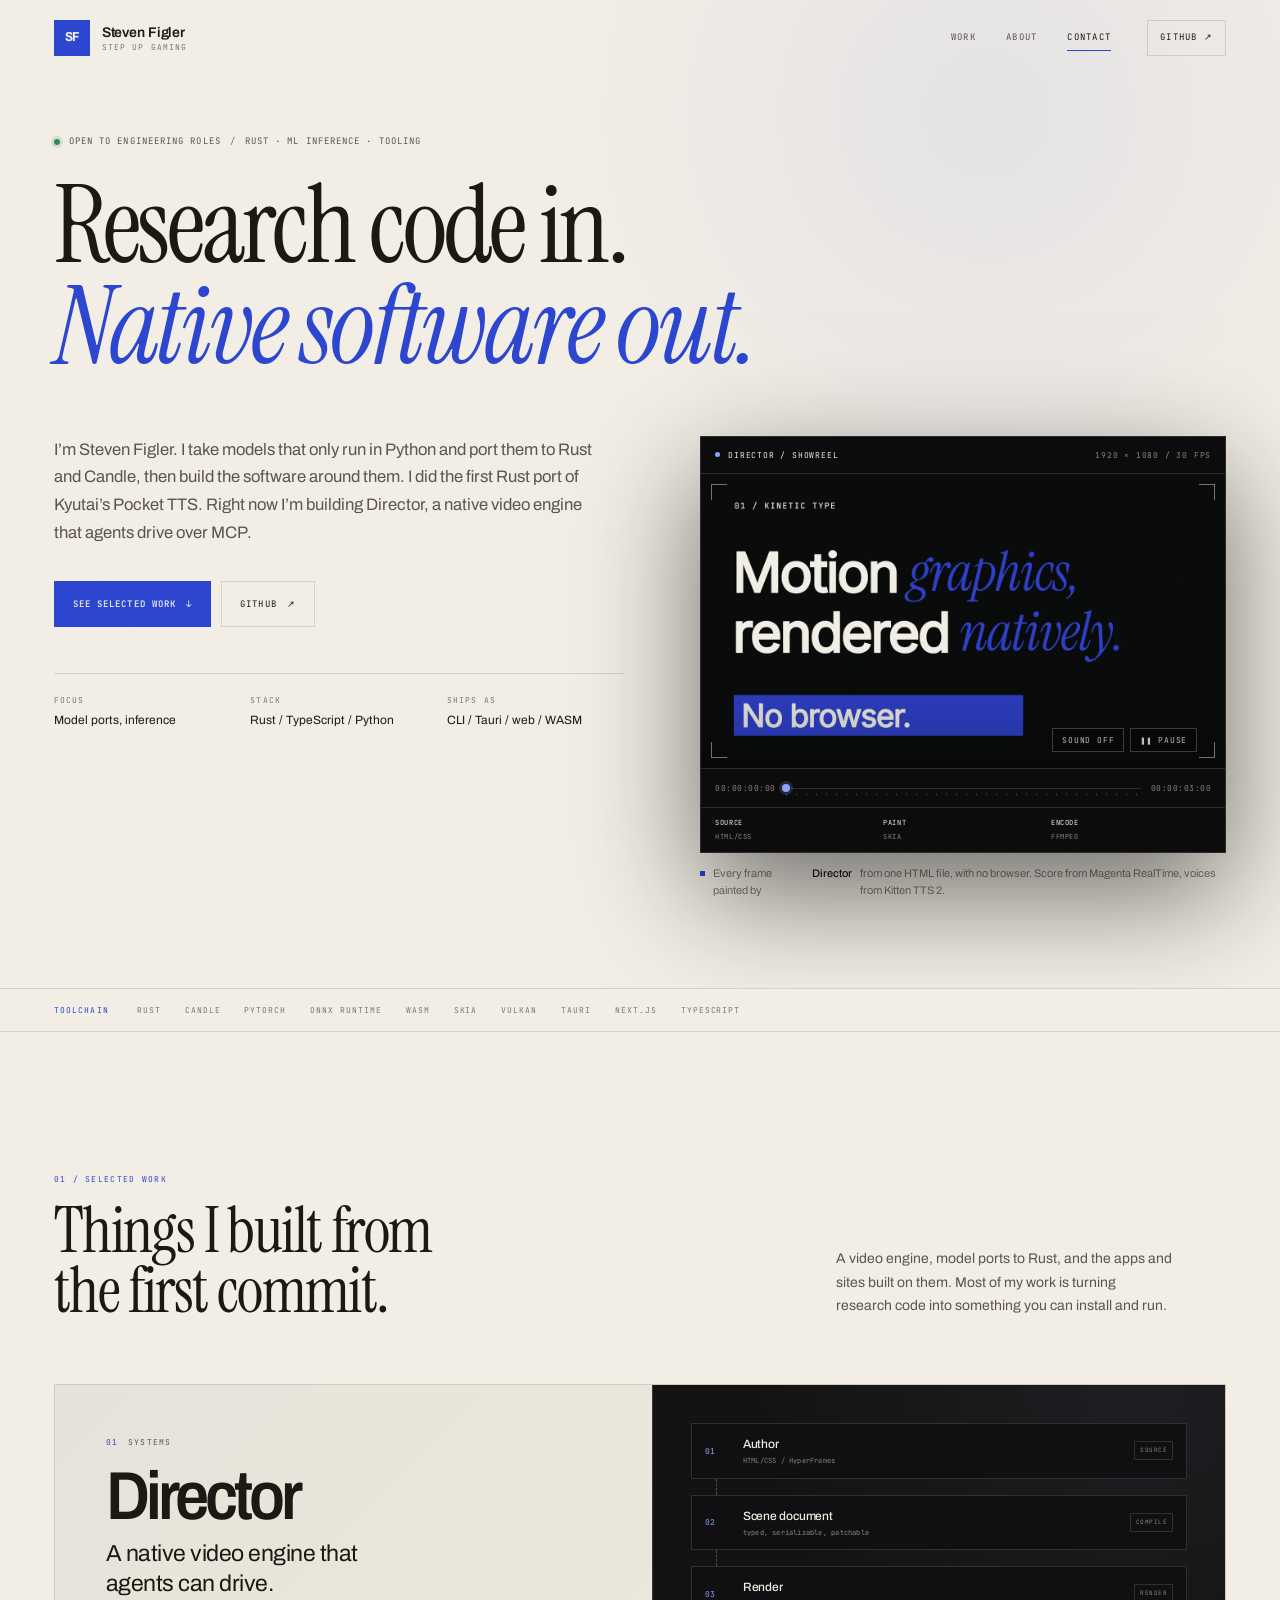
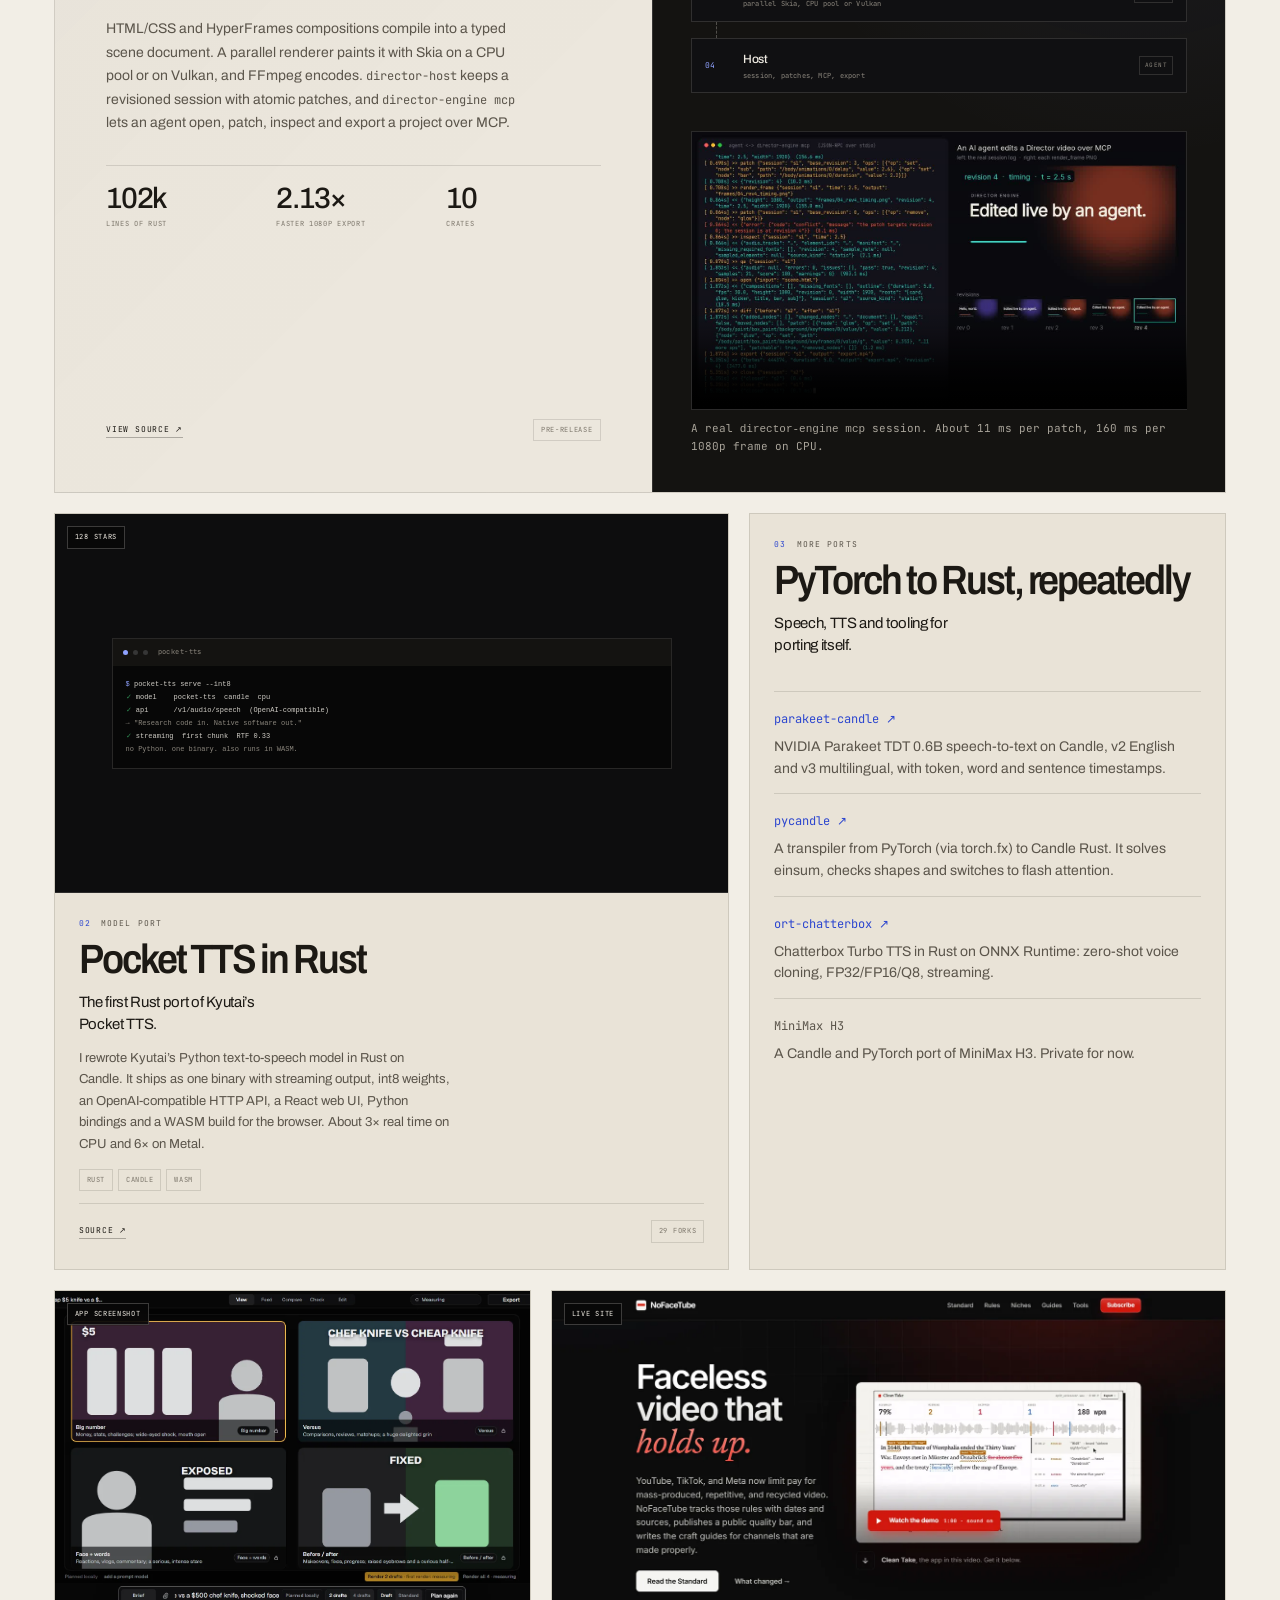
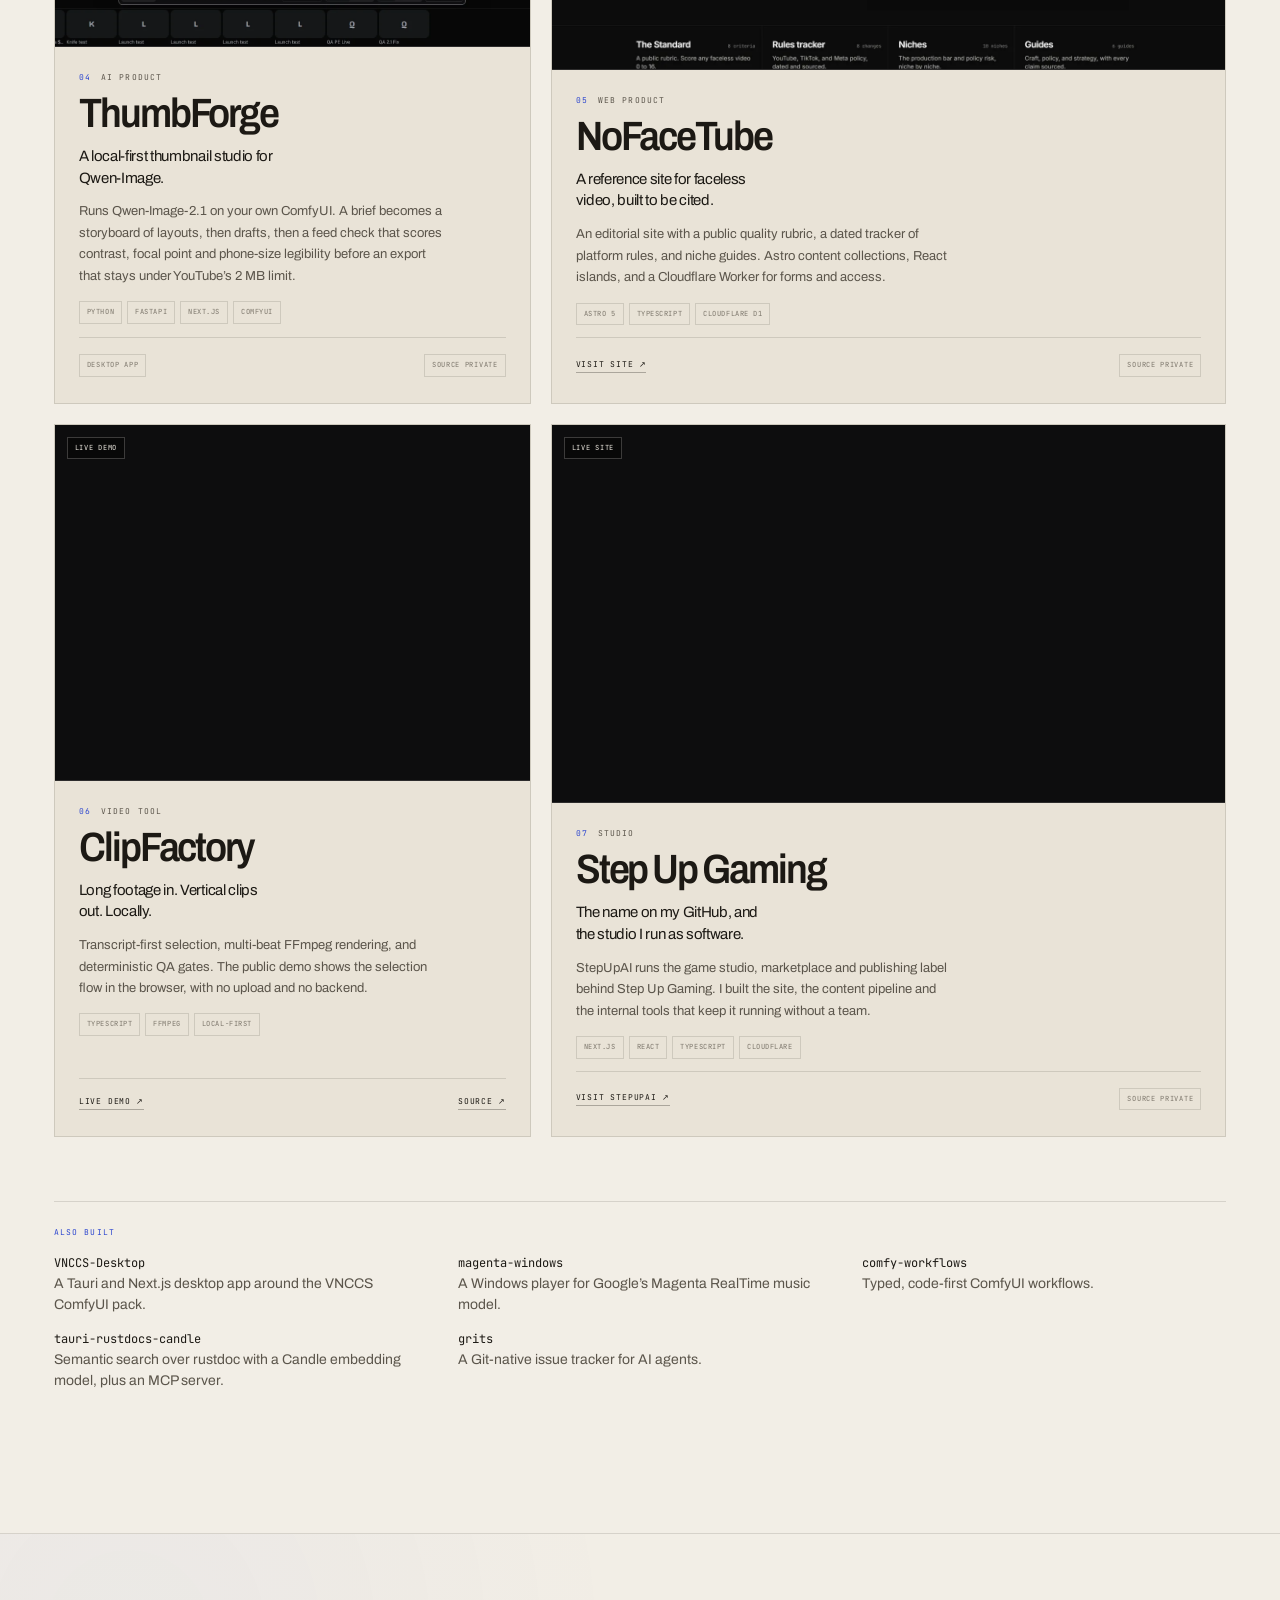
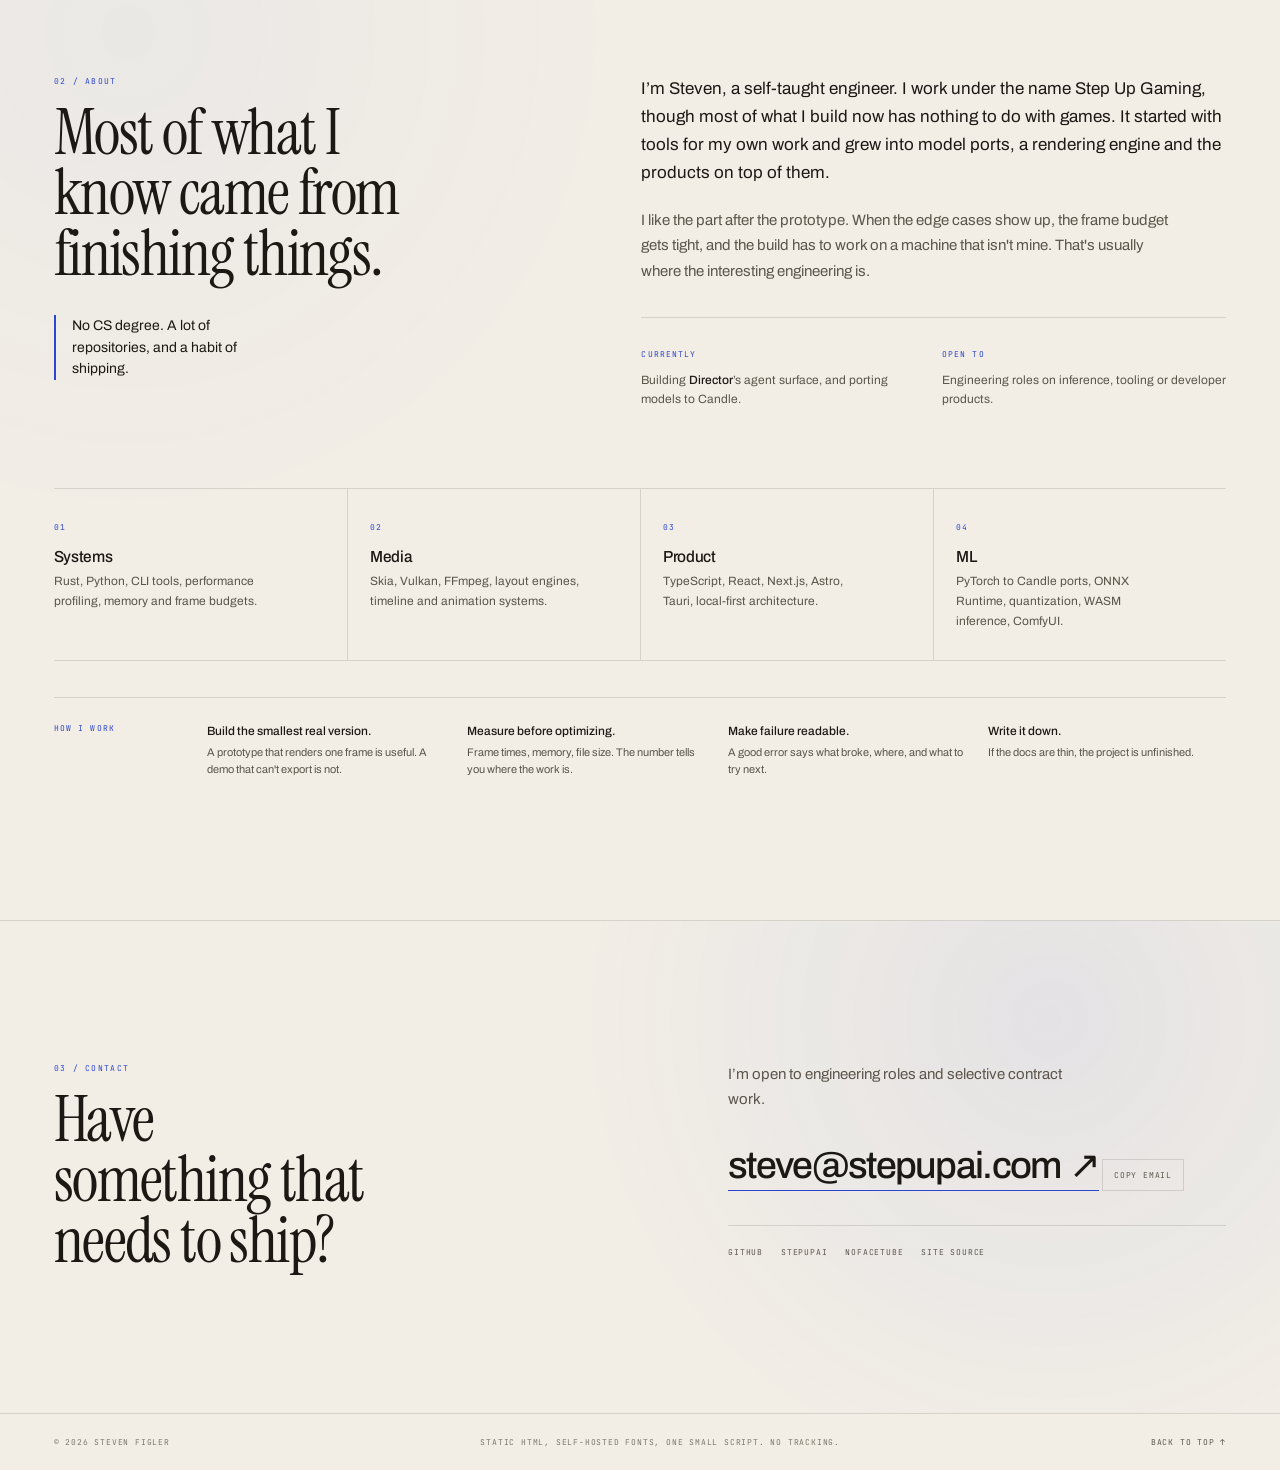
==== commit 71266fe9: "Hero reel: brighter score, five-voice beat words, single-pass 256k audio" ====
--- a/index.html
+++ b/index.html
@@ -31,7 +31,7 @@
   <link rel="preload" href="assets/fonts/archivo-latin.woff2" as="font" type="font/woff2" crossorigin>
   <link rel="preload" href="assets/fonts/jetbrains-mono-latin.woff2" as="font" type="font/woff2" crossorigin>
   <link rel="preload" href="assets/fonts/instrument-serif-latin.woff2" as="font" type="font/woff2" crossorigin>
-  <link rel="stylesheet" href="styles.css?v=6">
+  <link rel="stylesheet" href="styles.css?v=7">
   <script>document.documentElement.classList.add('js');</script>
   <noscript><style>.video-toggle, .copy-email { display: none; }</style></noscript>
 
@@ -125,7 +125,7 @@
 
               <div class="video-shell">
                 <video class="hero-video" autoplay muted loop playsinline preload="metadata" poster="assets/director-motion-poster.jpg" aria-label="A 28-second motion-graphics reel rendered by Director from one HTML file with no browser: kinetic type, SVG line drawing, animated charts and counters, a depth-sorted 3D carousel, clip, mask and blend compositing, beat-synced captions, and measured speed and memory numbers against HyperFrames.">
-                  <source src="assets/director-motion-1280.mp4?v=6" type="video/mp4" data-small="assets/director-motion-640.mp4?v=6">
+                  <source src="assets/director-motion-1280.mp4?v=7" type="video/mp4" data-small="assets/director-motion-640.mp4?v=7">
                 </video>
                 <div class="video-controls">
                   <button class="video-toggle video-sound" type="button" aria-pressed="false" aria-label="Turn sound on">
@@ -160,7 +160,7 @@
               </div>
             </div>
 
-            <p class="visual-note"><span class="note-mark" aria-hidden="true"></span>Every frame painted by <strong>Director</strong> from one HTML file, with no browser. Score from Magenta RealTime.</p>
+            <p class="visual-note"><span class="note-mark" aria-hidden="true"></span>Every frame painted by <strong>Director</strong> from one HTML file, with no browser. Score from Magenta RealTime, voices from Kitten TTS 2.</p>
           </div>
         </div>
       </div>
@@ -500,6 +500,6 @@
     </div>
   </footer>
 
-  <script src="main.js?v=6" defer></script>
+  <script src="main.js?v=7" defer></script>
 </body>
 </html>
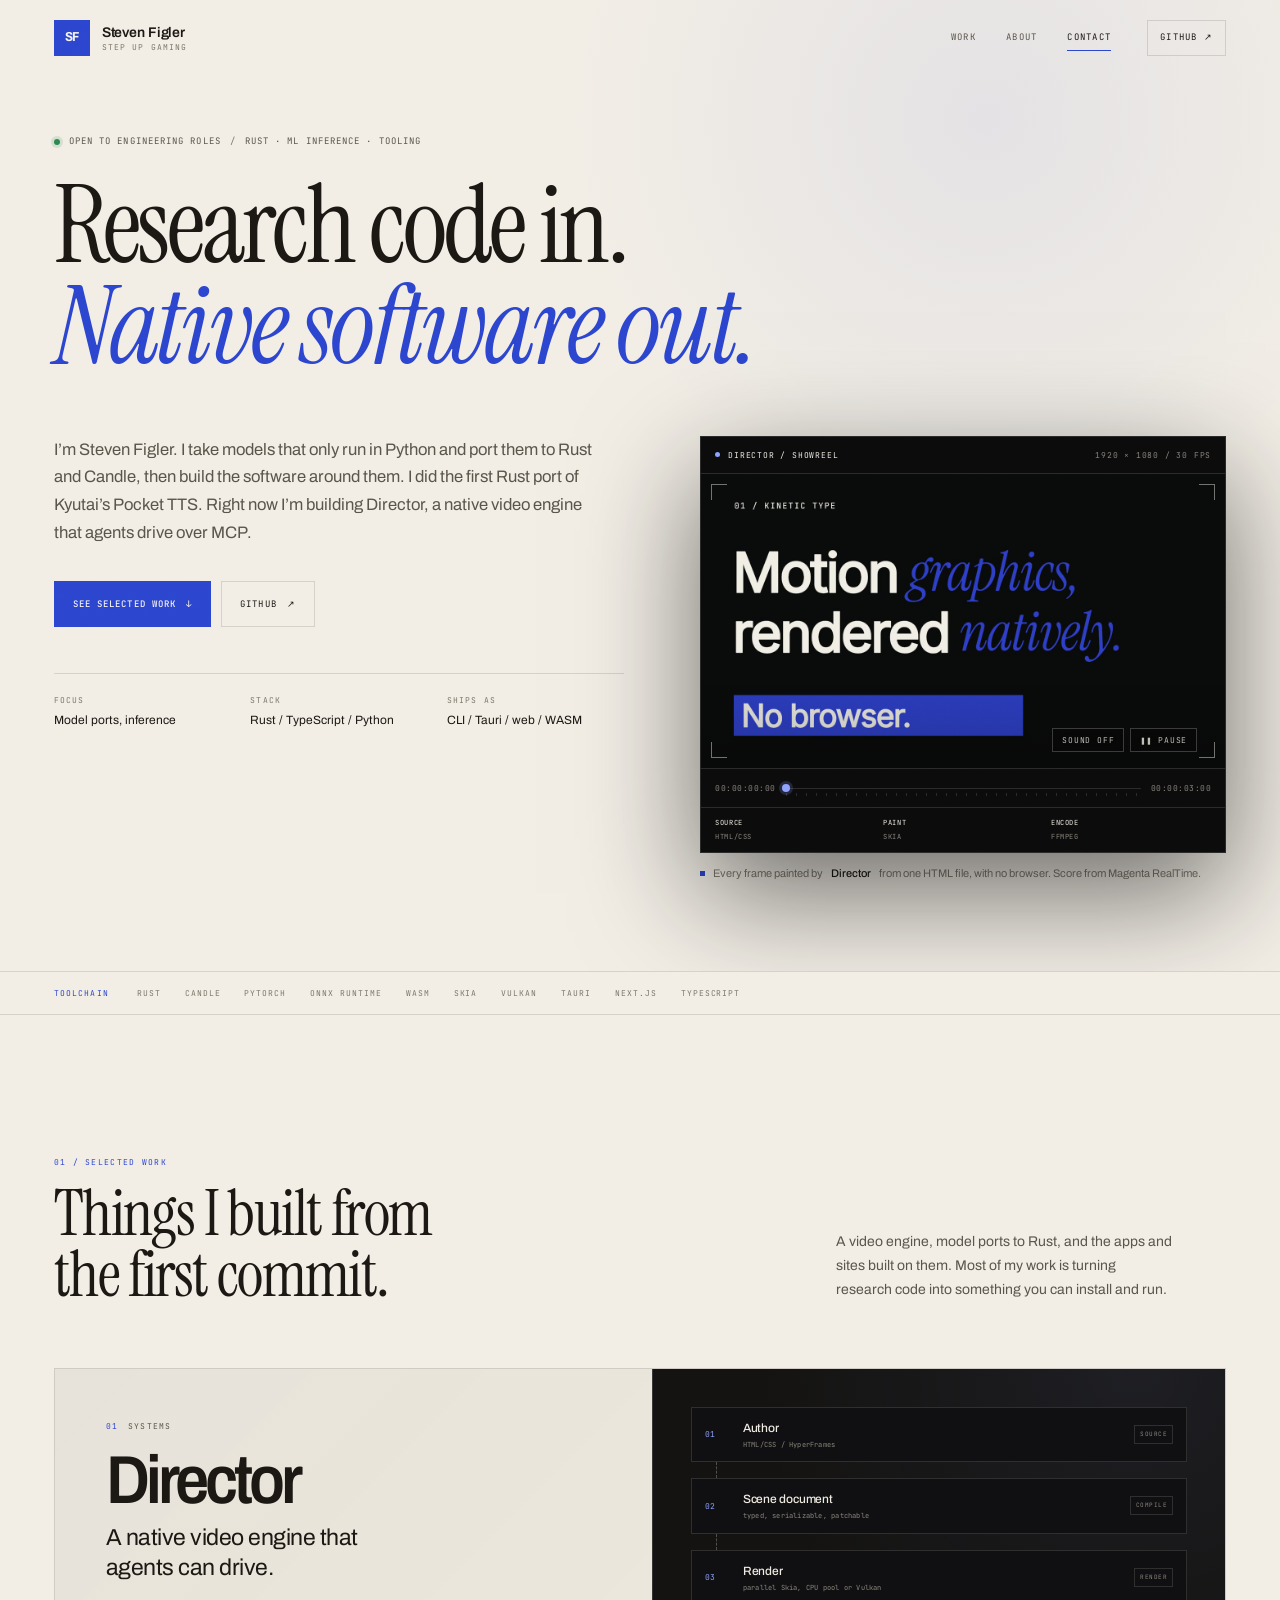
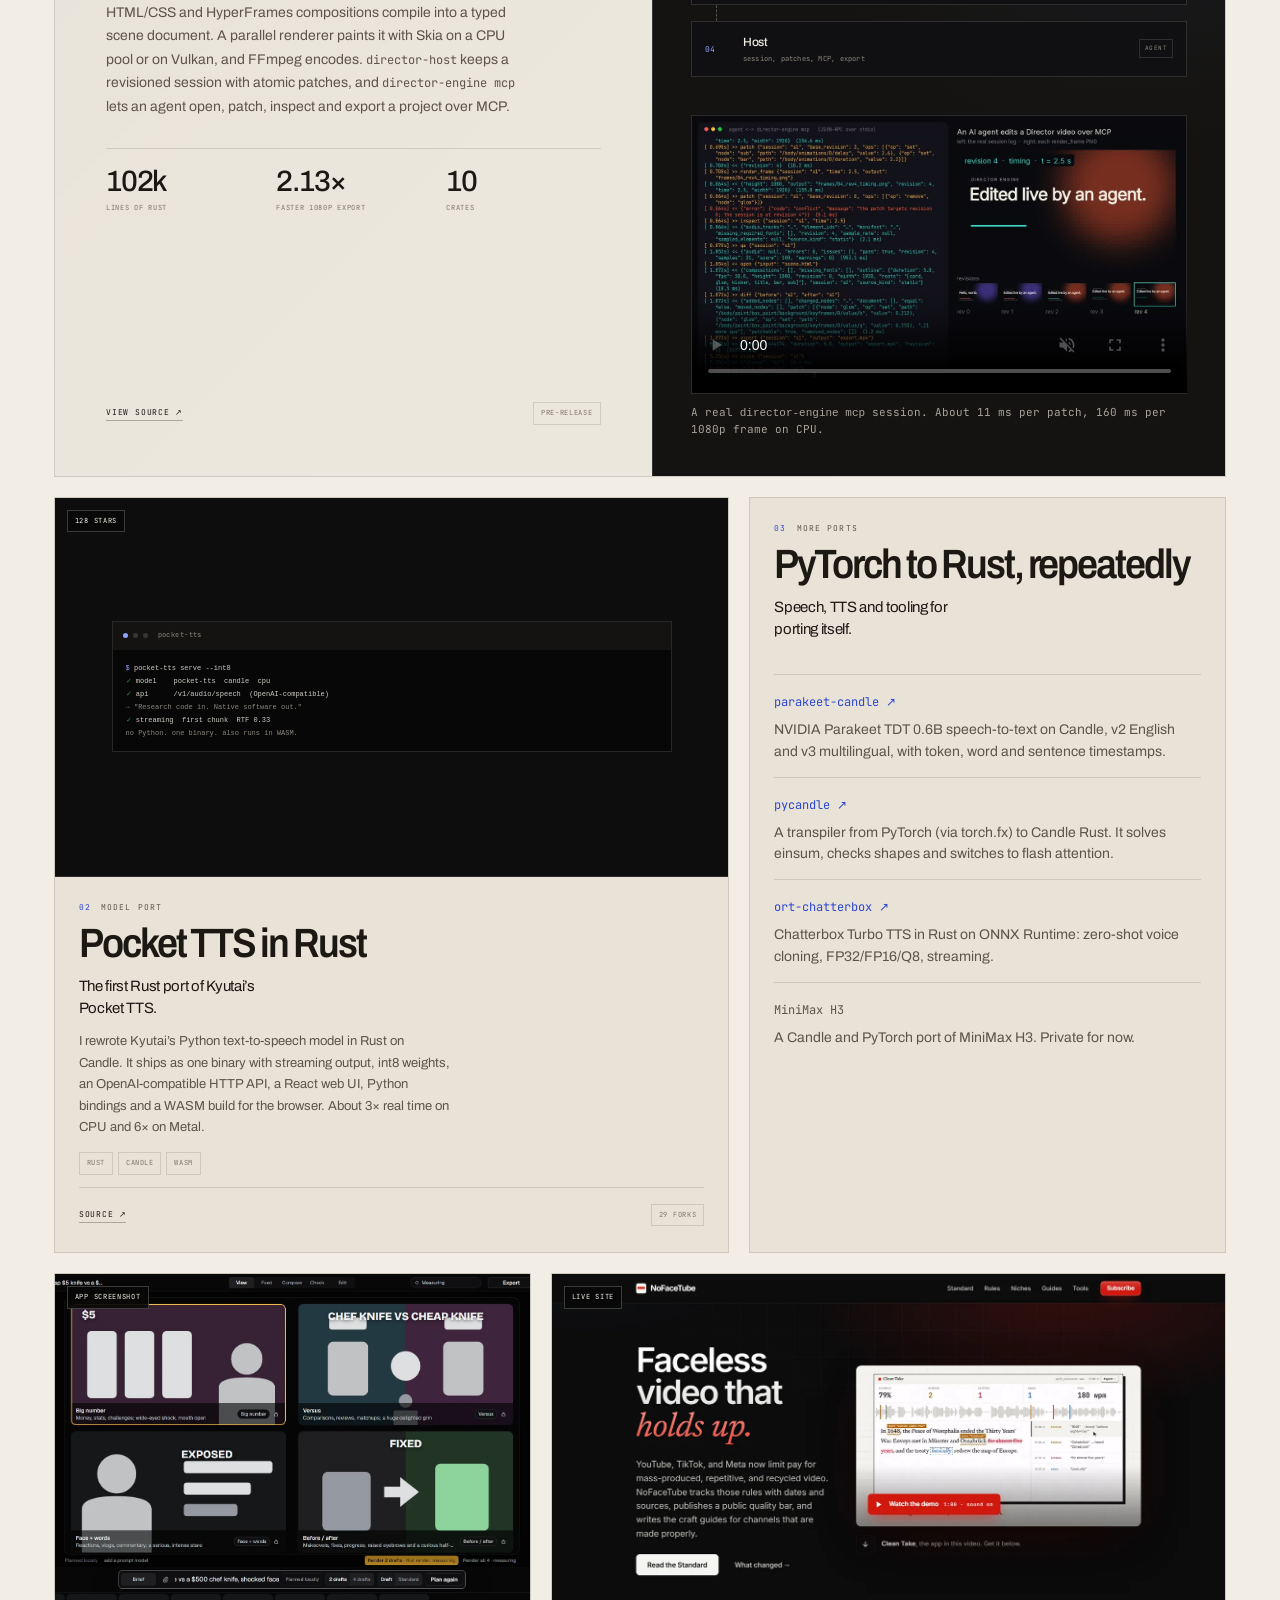
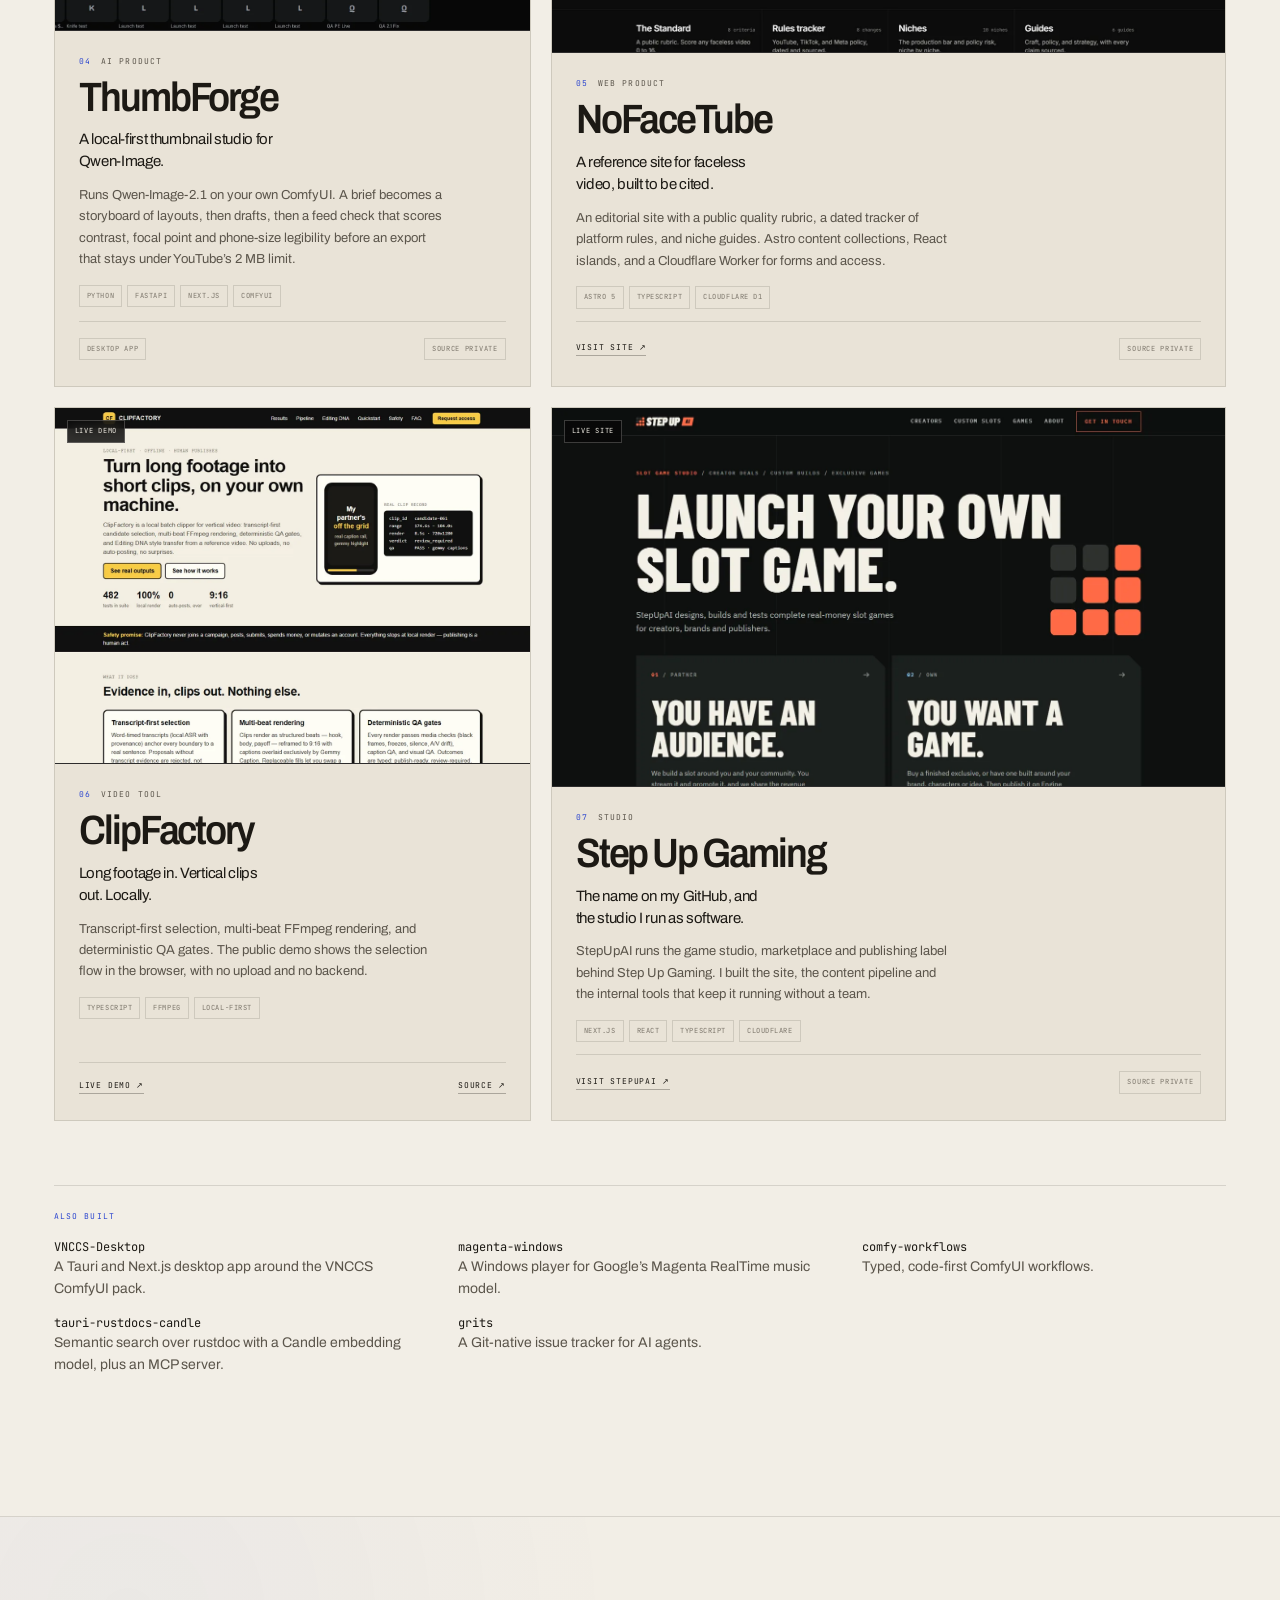
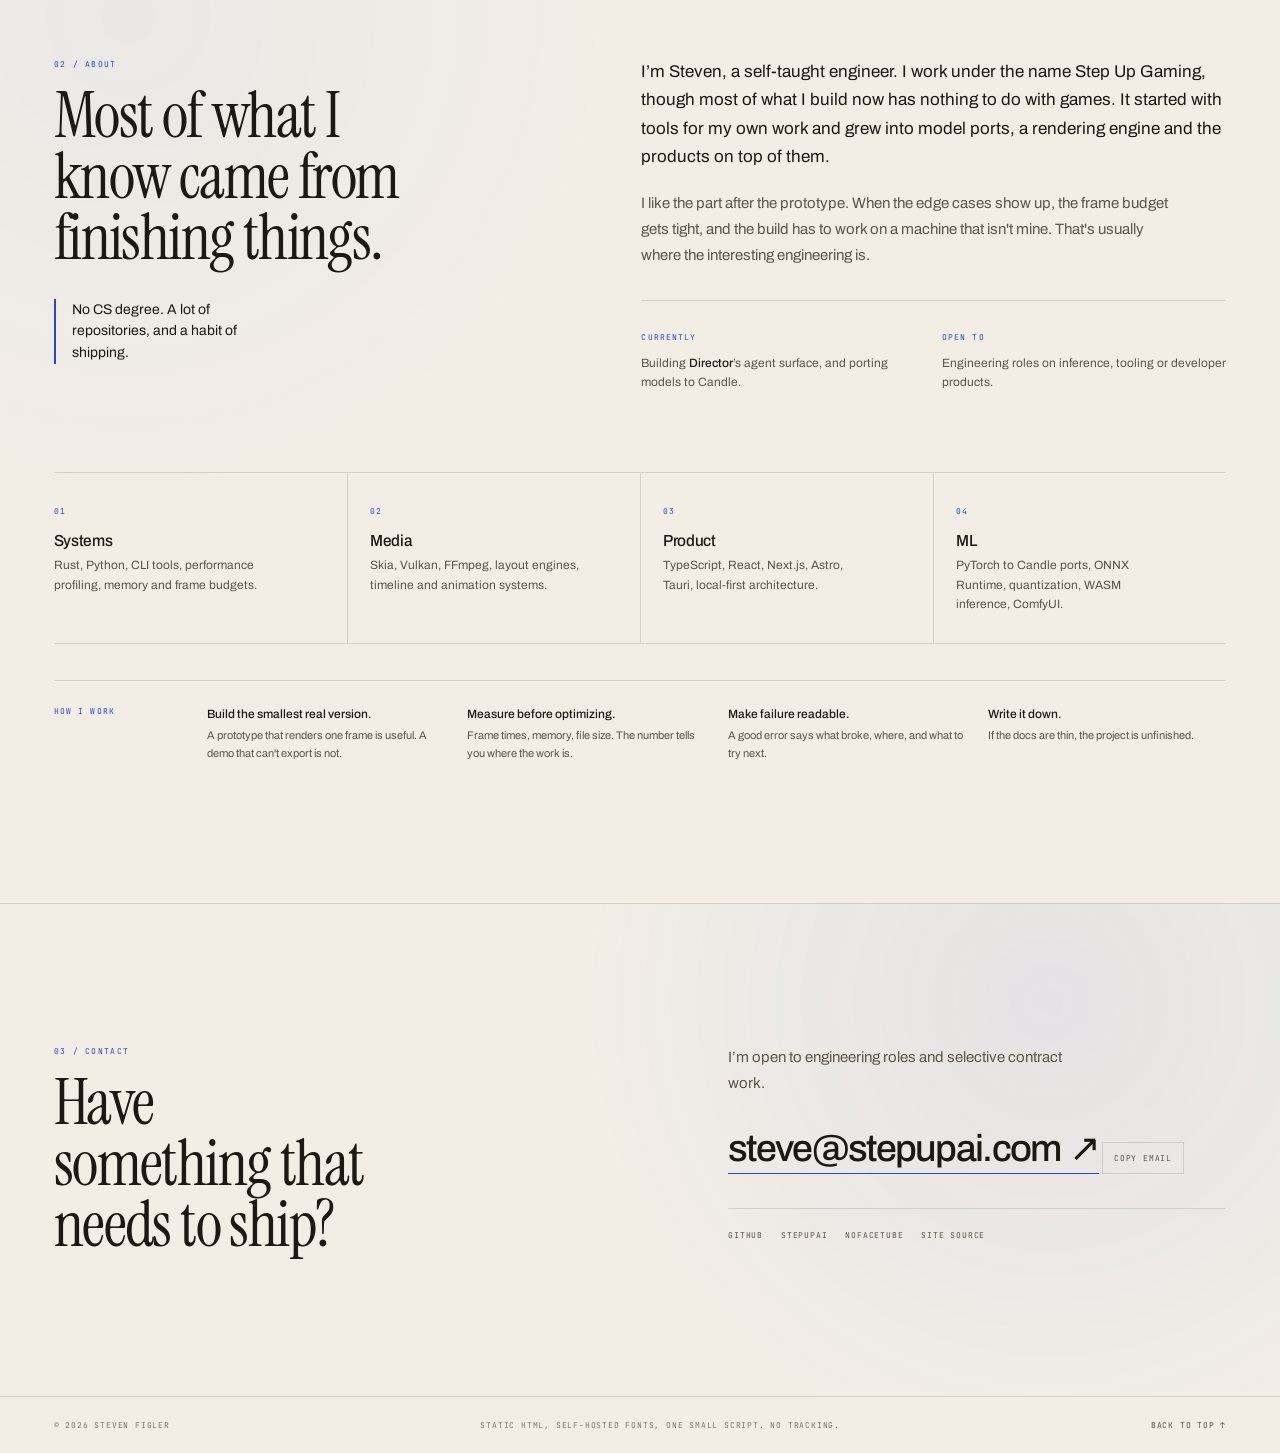
==== commit e8695740: "Hero reel: new captions chapter, no TTS" ====
--- a/index.html
+++ b/index.html
@@ -31,7 +31,7 @@
   <link rel="preload" href="assets/fonts/archivo-latin.woff2" as="font" type="font/woff2" crossorigin>
   <link rel="preload" href="assets/fonts/jetbrains-mono-latin.woff2" as="font" type="font/woff2" crossorigin>
   <link rel="preload" href="assets/fonts/instrument-serif-latin.woff2" as="font" type="font/woff2" crossorigin>
-  <link rel="stylesheet" href="styles.css?v=7">
+  <link rel="stylesheet" href="styles.css?v=8">
   <script>document.documentElement.classList.add('js');</script>
   <noscript><style>.video-toggle, .copy-email { display: none; }</style></noscript>
 
@@ -125,7 +125,7 @@
 
               <div class="video-shell">
                 <video class="hero-video" autoplay muted loop playsinline preload="metadata" poster="assets/director-motion-poster.jpg" aria-label="A 28-second motion-graphics reel rendered by Director from one HTML file with no browser: kinetic type, SVG line drawing, animated charts and counters, a depth-sorted 3D carousel, clip, mask and blend compositing, beat-synced captions, and measured speed and memory numbers against HyperFrames.">
-                  <source src="assets/director-motion-1280.mp4?v=7" type="video/mp4" data-small="assets/director-motion-640.mp4?v=7">
+                  <source src="assets/director-motion-1280.mp4?v=8" type="video/mp4" data-small="assets/director-motion-640.mp4?v=8">
                 </video>
                 <div class="video-controls">
                   <button class="video-toggle video-sound" type="button" aria-pressed="false" aria-label="Turn sound on">
@@ -160,7 +160,7 @@
               </div>
             </div>
 
-            <p class="visual-note"><span class="note-mark" aria-hidden="true"></span>Every frame painted by <strong>Director</strong> from one HTML file, with no browser. Score from Magenta RealTime, voices from Kitten TTS 2.</p>
+            <p class="visual-note"><span class="note-mark" aria-hidden="true"></span>Every frame painted by <strong>Director</strong> from one HTML file, with no browser. Score from Magenta RealTime.</p>
           </div>
         </div>
       </div>
@@ -500,6 +500,6 @@
     </div>
   </footer>
 
-  <script src="main.js?v=7" defer></script>
+  <script src="main.js?v=8" defer></script>
 </body>
 </html>
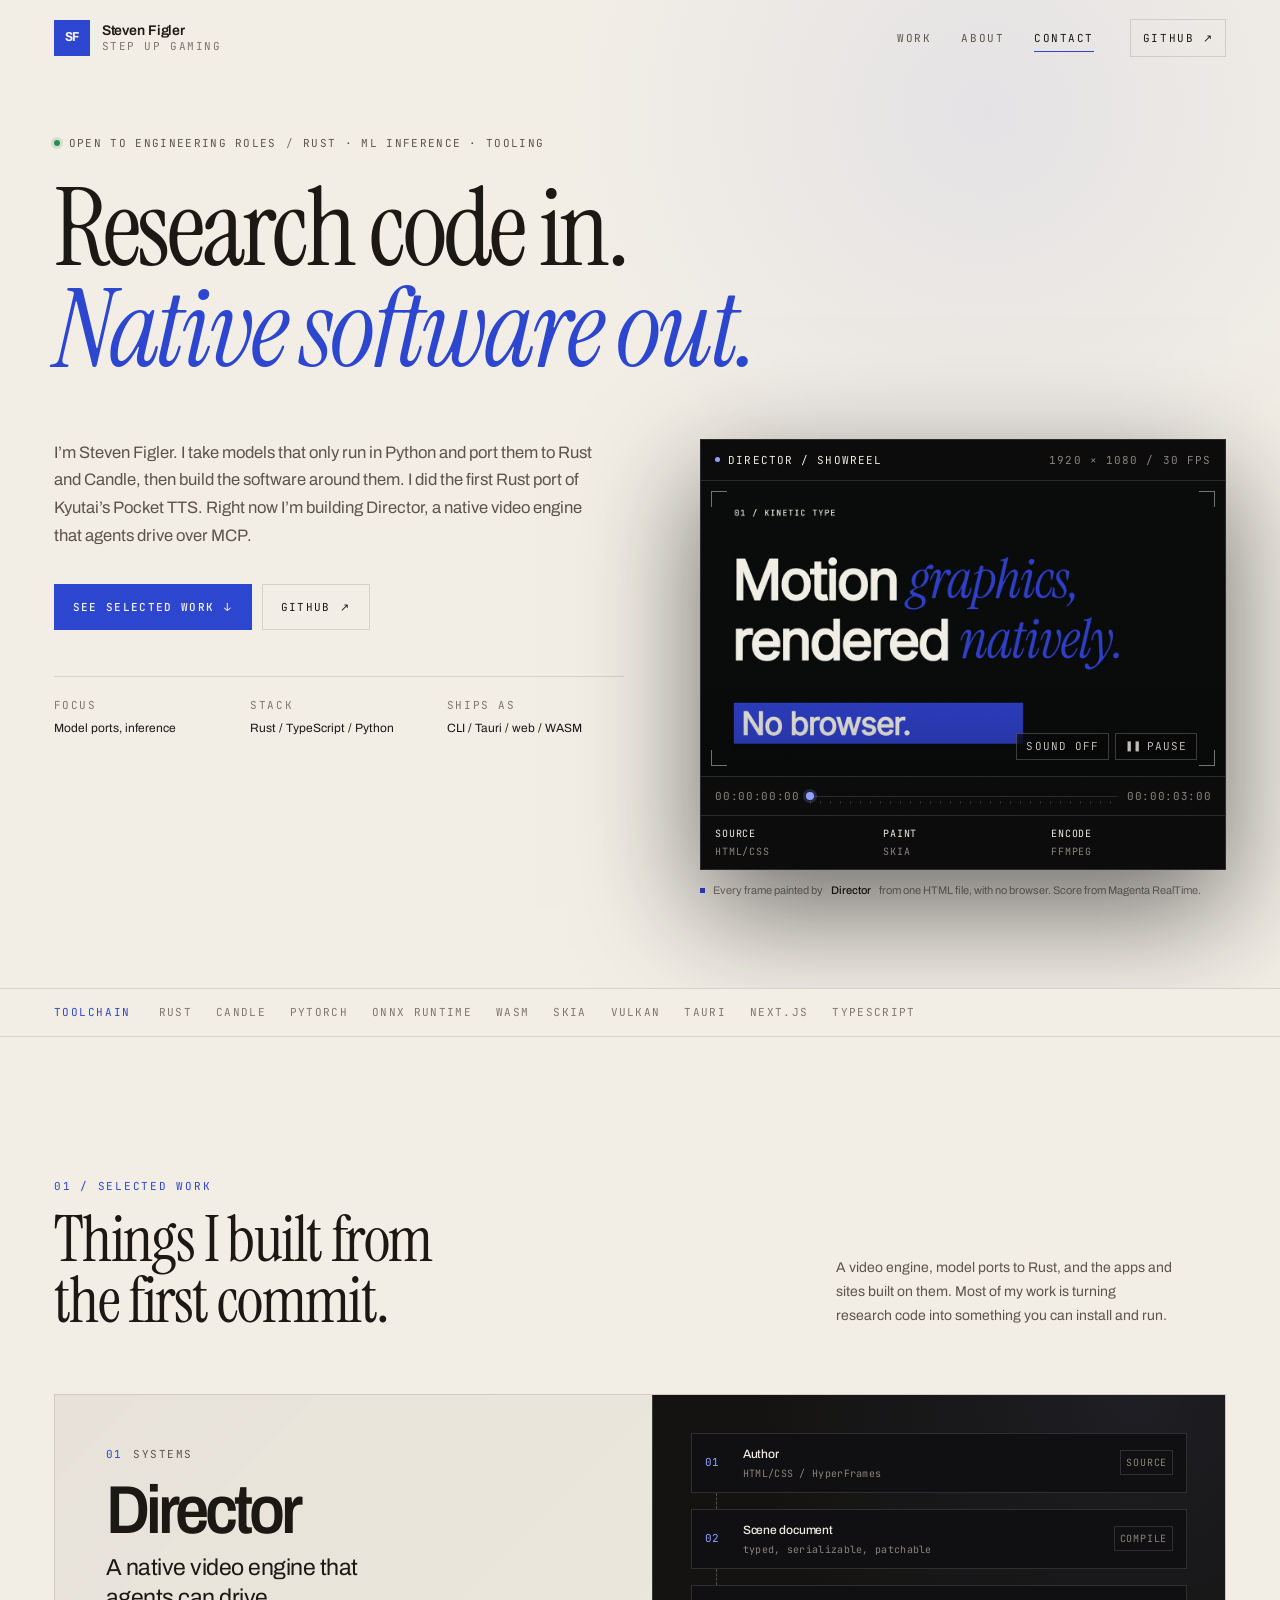
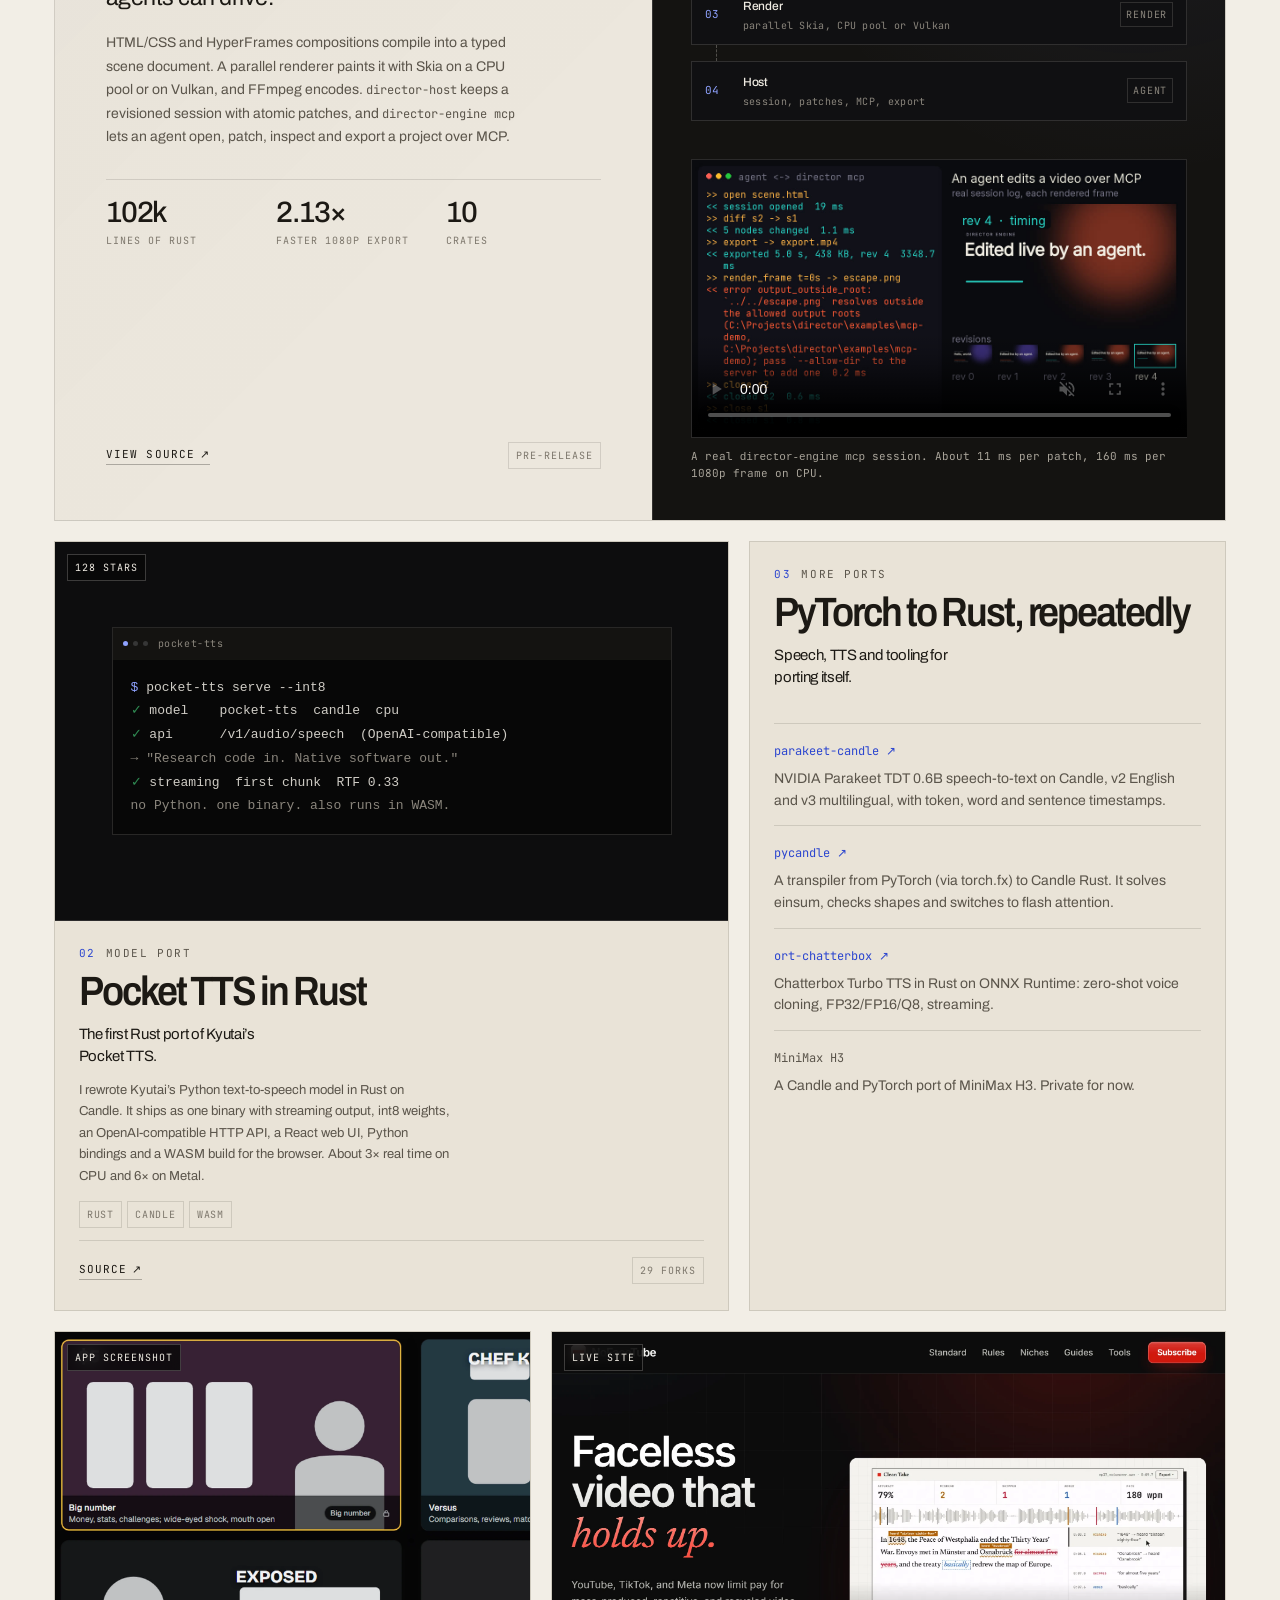
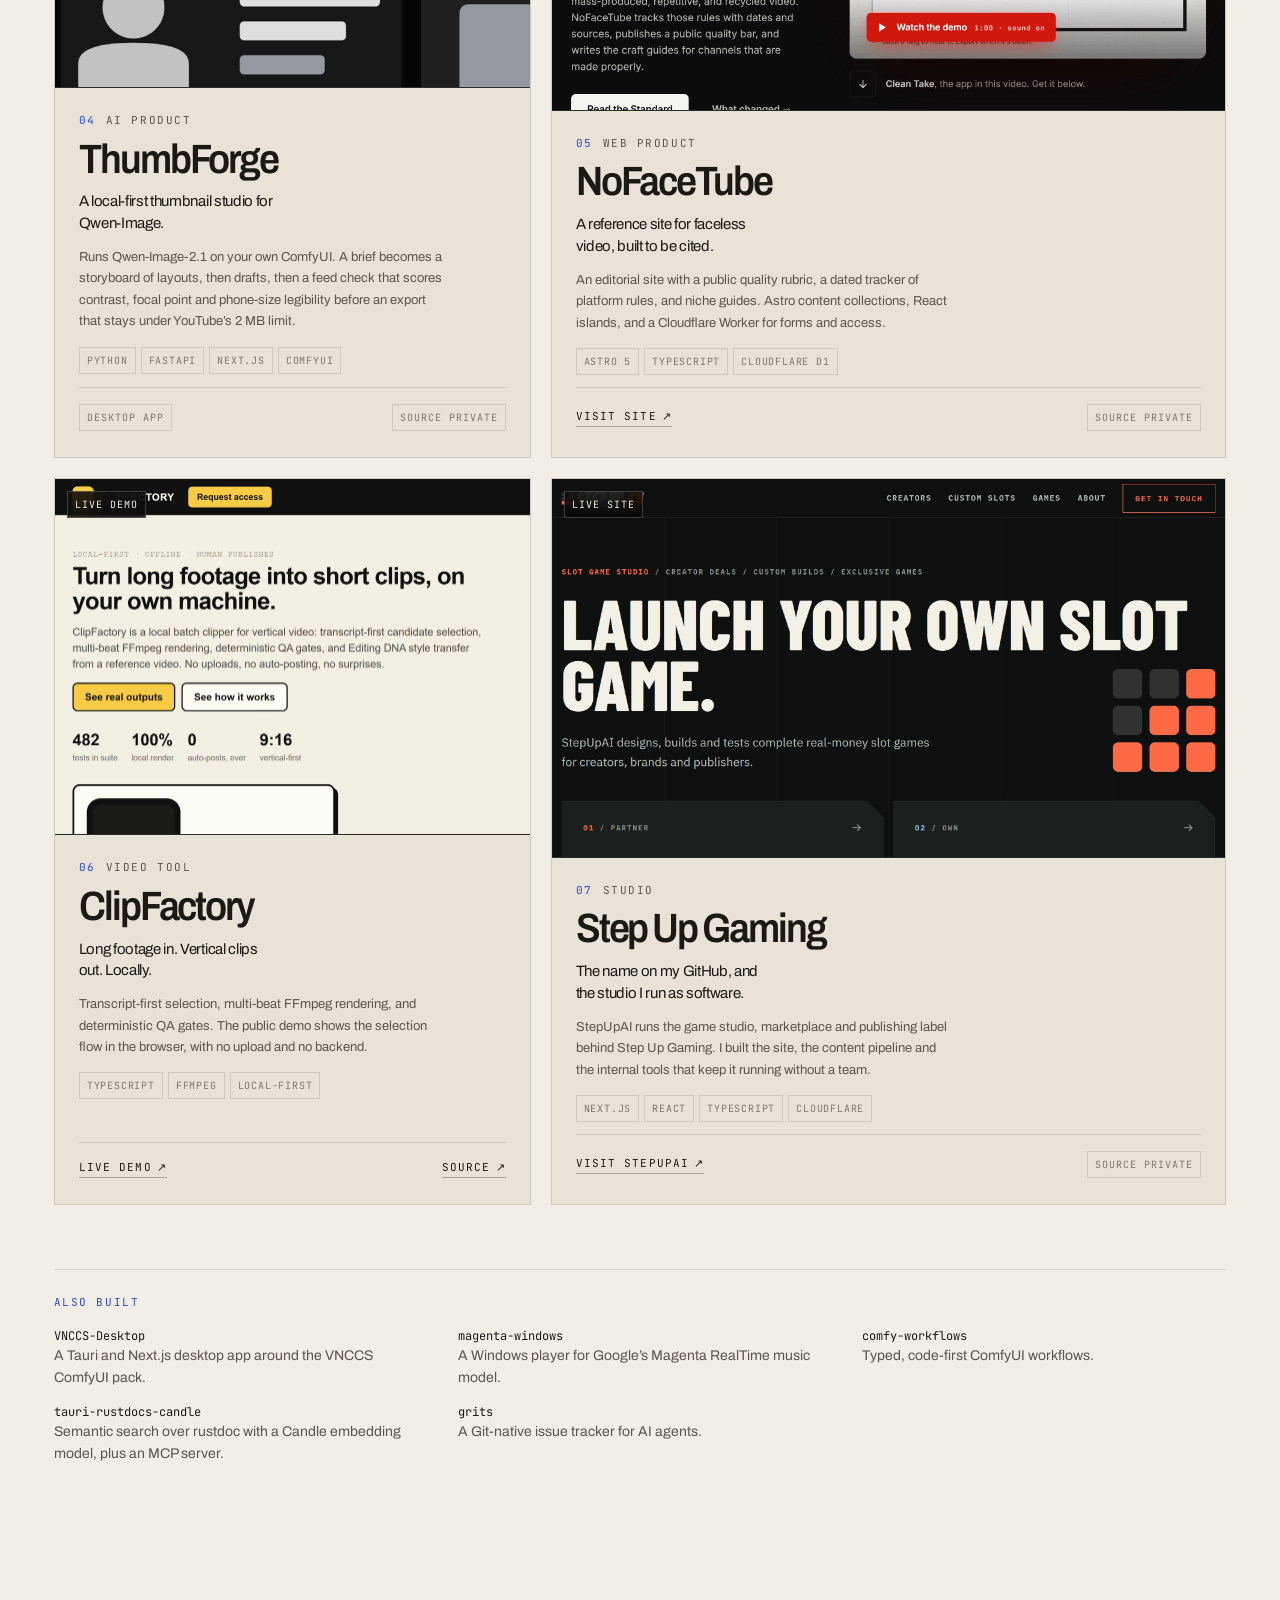
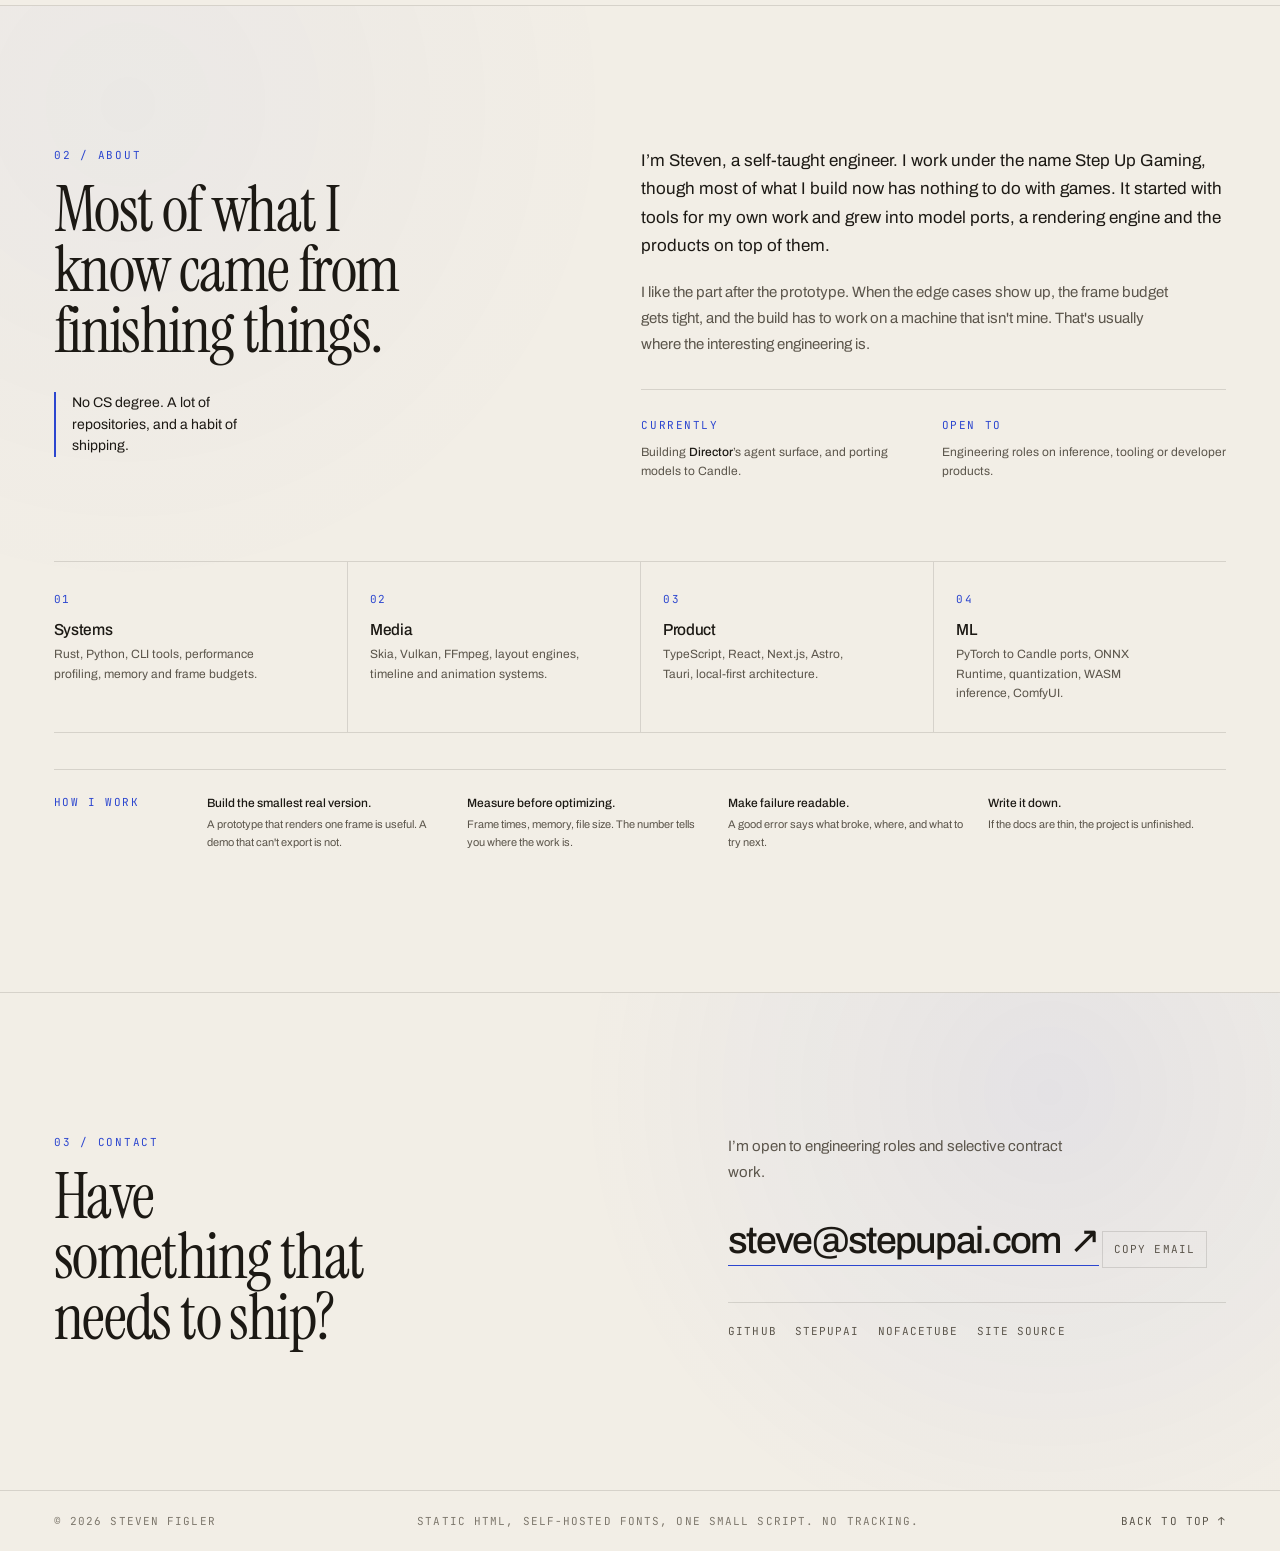
==== commit 553af20b: "Sharpen media: agent demo rebuilt at 1120/560, 2x cropped screenshots, legible label and terminal si" ====
--- a/index.html
+++ b/index.html
@@ -31,7 +31,7 @@
   <link rel="preload" href="assets/fonts/archivo-latin.woff2" as="font" type="font/woff2" crossorigin>
   <link rel="preload" href="assets/fonts/jetbrains-mono-latin.woff2" as="font" type="font/woff2" crossorigin>
   <link rel="preload" href="assets/fonts/instrument-serif-latin.woff2" as="font" type="font/woff2" crossorigin>
-  <link rel="stylesheet" href="styles.css?v=8">
+  <link rel="stylesheet" href="styles.css?v=9">
   <script>document.documentElement.classList.add('js');</script>
   <noscript><style>.video-toggle, .copy-email { display: none; }</style></noscript>
 
@@ -125,7 +125,7 @@
 
               <div class="video-shell">
                 <video class="hero-video" autoplay muted loop playsinline preload="metadata" poster="assets/director-motion-poster.jpg" aria-label="A 28-second motion-graphics reel rendered by Director from one HTML file with no browser: kinetic type, SVG line drawing, animated charts and counters, a depth-sorted 3D carousel, clip, mask and blend compositing, beat-synced captions, and measured speed and memory numbers against HyperFrames.">
-                  <source src="assets/director-motion-1280.mp4?v=8" type="video/mp4" data-small="assets/director-motion-640.mp4?v=8">
+                  <source src="assets/director-motion-1280.mp4?v=9" type="video/mp4" data-small="assets/director-motion-640.mp4?v=9">
                 </video>
                 <div class="video-controls">
                   <button class="video-toggle video-sound" type="button" aria-pressed="false" aria-label="Turn sound on">
@@ -240,7 +240,7 @@
 
             <figure class="agent-demo">
               <video class="agent-video" muted loop playsinline preload="none" poster="assets/director-agent-poster.jpg" aria-label="A real MCP session: an agent opens a Director scene, patches the title, colors, layout and timing, renders a frame after each patch, gets a revision conflict, runs QA and exports.">
-                <source src="assets/director-agent.mp4" type="video/mp4">
+                <source src="assets/director-agent-1120.mp4" type="video/mp4" data-small="assets/director-agent-560.mp4">
               </video>
               <figcaption>A real <code>director-engine mcp</code> session. About 11 ms per patch, 160 ms per 1080p frame on CPU.</figcaption>
             </figure>
@@ -306,7 +306,7 @@
 
           <article class="project-card span-5 reveal" aria-labelledby="project-thumbforge">
             <div class="project-media">
-              <img src="assets/shots/thumbforge.webp" width="1440" height="900" alt="ThumbForge's storyboard view: four planned thumbnail layouts (big number, versus, face plus words, before and after) for a brief about a cheap knife versus a chef knife." loading="lazy" decoding="async">
+              <img src="assets/shots/thumbforge.webp?v=9" width="1520" height="1140" alt="ThumbForge's storyboard view: four planned thumbnail layouts (big number, versus, face plus words, before and after) for a brief about a cheap knife versus a chef knife." loading="lazy" decoding="async">
               <span class="media-badge">App screenshot</span>
             </div>
             <div class="project-card-body">
@@ -329,7 +329,7 @@
 
           <article class="project-card span-7 reveal" aria-labelledby="project-nofacetube">
             <div class="project-media">
-              <img src="assets/shots/nofacetube.webp" width="1400" height="875" alt="The NoFaceTube.com homepage, showing the headline Faceless video that holds up and a preview of the Clean Take app." loading="lazy" decoding="async">
+              <img src="assets/shots/nofacetube.webp?v=9" width="2240" height="1260" alt="The NoFaceTube.com homepage, showing the headline Faceless video that holds up and a preview of the Clean Take app." loading="lazy" decoding="async">
               <span class="media-badge">Live site</span>
             </div>
             <div class="project-card-body">
@@ -351,7 +351,7 @@
 
           <article class="project-card span-5 reveal" aria-labelledby="project-clipfactory">
             <div class="project-media">
-              <img src="assets/shots/clipfactory.webp" width="1400" height="875" alt="The ClipFactory demo homepage, showing a vertical clip preview, a clip record panel, and the local-first feature summary." loading="lazy" decoding="async">
+              <img src="assets/shots/clipfactory.webp?v=9" width="1900" height="1425" alt="The ClipFactory demo homepage, showing a vertical clip preview, a clip record panel, and the local-first feature summary." loading="lazy" decoding="async">
               <span class="media-badge">Live demo</span>
             </div>
             <div class="project-card-body">
@@ -373,7 +373,7 @@
 
           <article class="project-card span-7 reveal" aria-labelledby="project-stepup">
             <div class="project-media">
-              <img src="assets/shots/stepupai.webp" width="1400" height="875" alt="The StepUpAI homepage, showing the headline Launch your own slot game and a grid of orange tiles." loading="lazy" decoding="async">
+              <img src="assets/shots/stepupai.webp?v=9" width="2240" height="1260" alt="The StepUpAI homepage, showing the headline Launch your own slot game and a grid of orange tiles." loading="lazy" decoding="async">
               <span class="media-badge">Live site</span>
             </div>
             <div class="project-card-body">
@@ -500,6 +500,6 @@
     </div>
   </footer>
 
-  <script src="main.js?v=8" defer></script>
+  <script src="main.js?v=9" defer></script>
 </body>
 </html>
--- a/styles.css
+++ b/styles.css
@@ -254,7 +254,7 @@
 
 .brand-role {
   font-family: var(--mono);
-  font-size: 8px;
+  font-size: 11px;
   text-transform: uppercase;
   letter-spacing: 0.14em;
   color: var(--muted-2);
@@ -270,7 +270,7 @@
   position: relative;
   padding: 8px 0;
   font-family: var(--mono);
-  font-size: 9px;
+  font-size: 11px;
   text-transform: uppercase;
   letter-spacing: 0.14em;
   color: var(--muted);
@@ -322,7 +322,7 @@
   border: 1px solid var(--line);
   background: transparent;
   font-family: var(--mono);
-  font-size: 9px;
+  font-size: 11px;
   text-transform: uppercase;
   letter-spacing: 0.12em;
   cursor: pointer;
@@ -396,7 +396,7 @@
   align-items: center;
   gap: 9px;
   font-family: var(--mono);
-  font-size: 9px;
+  font-size: 11px;
   line-height: 1.5;
   text-transform: uppercase;
   letter-spacing: 0.12em;
@@ -456,7 +456,7 @@
   padding: 13px 18px;
   border: 1px solid var(--line);
   font-family: var(--mono);
-  font-size: 9px;
+  font-size: 11px;
   line-height: 1;
   text-transform: uppercase;
   letter-spacing: 0.12em;
@@ -500,7 +500,7 @@
 
 .hero-facts dt {
   font-family: var(--mono);
-  font-size: 8px;
+  font-size: 11px;
   text-transform: uppercase;
   letter-spacing: 0.14em;
   color: var(--muted-2);
@@ -528,7 +528,7 @@
   padding: 12px 14px;
   border-bottom: 1px solid var(--line);
   font-family: var(--mono);
-  font-size: 8px;
+  font-size: 11px;
   text-transform: uppercase;
   letter-spacing: 0.1em;
   color: var(--muted-2);
@@ -587,7 +587,7 @@
   background: rgba(8, 8, 8, 0.74);
   color: var(--text);
   font-family: var(--mono);
-  font-size: 8px;
+  font-size: 11px;
   line-height: 1;
   text-transform: uppercase;
   letter-spacing: 0.1em;
@@ -622,7 +622,7 @@
 }
 
 .video-toggle-icon {
-  font-size: 7px;
+  font-size: 10px;
   letter-spacing: -0.08em;
 }
 
@@ -668,7 +668,7 @@
   padding: 11px 14px;
   border-top: 1px solid var(--line);
   font-family: var(--mono);
-  font-size: 8px;
+  font-size: 11px;
   letter-spacing: 0.06em;
   color: var(--muted-2);
 }
@@ -734,7 +734,7 @@
   padding: 10px 14px;
   border-top: 1px solid var(--line);
   font-family: var(--mono);
-  font-size: 7px;
+  font-size: 10px;
   text-transform: uppercase;
   letter-spacing: 0.08em;
   color: var(--muted-2);
@@ -790,7 +790,7 @@
 .toolchain-label {
   margin-right: 4px;
   font-family: var(--mono);
-  font-size: 8px;
+  font-size: 11px;
   text-transform: uppercase;
   letter-spacing: 0.14em;
   color: var(--accent);
@@ -798,7 +798,7 @@
 
 .toolchain-inner > span:not(.toolchain-label) {
   font-family: var(--mono);
-  font-size: 8px;
+  font-size: 11px;
   text-transform: uppercase;
   letter-spacing: 0.12em;
   color: var(--muted-2);
@@ -827,7 +827,7 @@
 .section-index {
   margin-bottom: 16px;
   font-family: var(--mono);
-  font-size: 8px;
+  font-size: 11px;
   text-transform: uppercase;
   letter-spacing: 0.16em;
   color: var(--accent);
@@ -873,7 +873,7 @@
   gap: 10px;
   margin-bottom: 18px;
   font-family: var(--mono);
-  font-size: 8px;
+  font-size: 11px;
   text-transform: uppercase;
   letter-spacing: 0.14em;
   color: var(--muted);
@@ -929,7 +929,7 @@
   display: block;
   margin-top: 6px;
   font-family: var(--mono);
-  font-size: 7px;
+  font-size: 10px;
   text-transform: uppercase;
   letter-spacing: 0.1em;
   color: var(--muted-2);
@@ -951,7 +951,7 @@
   padding-bottom: 2px;
   border-bottom: 1px solid var(--line-strong);
   font-family: var(--mono);
-  font-size: 8px;
+  font-size: 11px;
   text-transform: uppercase;
   letter-spacing: 0.1em;
   color: var(--text);
@@ -969,7 +969,7 @@
   padding: 5px 7px;
   border: 1px solid var(--line);
   font-family: var(--mono);
-  font-size: 7px;
+  font-size: 10px;
   text-transform: uppercase;
   letter-spacing: 0.1em;
   color: var(--muted-2);
@@ -1005,7 +1005,7 @@
 
 .pipeline-index {
   font-family: var(--mono);
-  font-size: 8px;
+  font-size: 11px;
   color: var(--accent);
 }
 
@@ -1021,7 +1021,7 @@
   display: block;
   margin-top: 3px;
   font-family: var(--mono);
-  font-size: 7px;
+  font-size: 10px;
   letter-spacing: 0.03em;
   color: var(--muted-2);
 }
@@ -1030,7 +1030,7 @@
   padding: 4px 5px;
   border: 1px solid var(--line);
   font-family: var(--mono);
-  font-size: 6px;
+  font-size: 10px;
   text-transform: uppercase;
   letter-spacing: 0.08em;
   color: var(--muted-2);
@@ -1148,7 +1148,7 @@
 .terminal-bar em {
   margin-left: 5px;
   font-family: var(--mono);
-  font-size: 7px;
+  font-size: 10px;
   font-style: normal;
   letter-spacing: 0.06em;
   color: var(--muted-2);
@@ -1156,11 +1156,11 @@
 
 .terminal pre {
   margin: 0;
-  padding: 12px 13px;
+  padding: 16px 18px;
   overflow-x: auto;
   font-family: var(--mono);
-  font-size: 7px;
-  line-height: 1.85;
+  font-size: 13px;
+  line-height: 1.75;
   color: #cfccc5;
 }
 
@@ -1248,7 +1248,7 @@
   background: rgba(8, 8, 8, 0.82);
   color: var(--text);
   font-family: var(--mono);
-  font-size: 7px;
+  font-size: 10px;
   text-transform: uppercase;
   letter-spacing: 0.1em;
   backdrop-filter: blur(8px);
@@ -1301,7 +1301,7 @@
   padding: 5px 7px;
   border: 1px solid var(--line);
   font-family: var(--mono);
-  font-size: 7px;
+  font-size: 10px;
   text-transform: uppercase;
   letter-spacing: 0.08em;
   color: var(--muted-2);
@@ -1311,7 +1311,7 @@
   margin-top: 28px;
   text-align: right;
   font-family: var(--mono);
-  font-size: 8px;
+  font-size: 11px;
   text-transform: uppercase;
   letter-spacing: 0.1em;
   color: var(--muted-2);
@@ -1371,7 +1371,7 @@
 
 .mono {
   font-family: var(--mono);
-  font-size: 8px;
+  font-size: 11px;
   text-transform: uppercase;
   letter-spacing: 0.14em;
   color: var(--accent);
@@ -1506,7 +1506,7 @@
   background: transparent;
   color: var(--muted);
   font-family: var(--mono);
-  font-size: 8px;
+  font-size: 11px;
   text-transform: uppercase;
   letter-spacing: 0.1em;
   cursor: pointer;
@@ -1534,7 +1534,7 @@
 
 .contact-links a {
   font-family: var(--mono);
-  font-size: 8px;
+  font-size: 11px;
   text-transform: uppercase;
   letter-spacing: 0.1em;
   color: var(--muted);
@@ -1581,7 +1581,7 @@
   justify-content: space-between;
   gap: 14px 24px;
   font-family: var(--mono);
-  font-size: 8px;
+  font-size: 11px;
   text-transform: uppercase;
   letter-spacing: 0.1em;
   color: var(--muted-2);
@@ -1813,7 +1813,7 @@
 
 @media (max-width: 620px) {
   .eyebrow {
-    font-size: 8px;
+    font-size: 11px;
     gap: 7px;
   }
 
@@ -1838,7 +1838,7 @@
 
   .button {
     padding-inline: 12px;
-    font-size: 8px;
+    font-size: 11px;
   }
 
   .hero-facts {
@@ -1867,7 +1867,7 @@
   }
 
   .render-chrome {
-    font-size: 7px;
+    font-size: 10px;
     padding: 10px 11px;
   }
 
@@ -1876,12 +1876,12 @@
   }
 
   .render-meta {
-    font-size: 6px;
+    font-size: 10px;
     padding-inline: 11px;
   }
 
   .timeline {
-    font-size: 7px;
+    font-size: 10px;
     padding-inline: 11px;
   }
 
@@ -1960,7 +1960,7 @@
   }
 
   .terminal pre {
-    font-size: 6px;
+    font-size: 11px;
   }
 
   .project-grid {
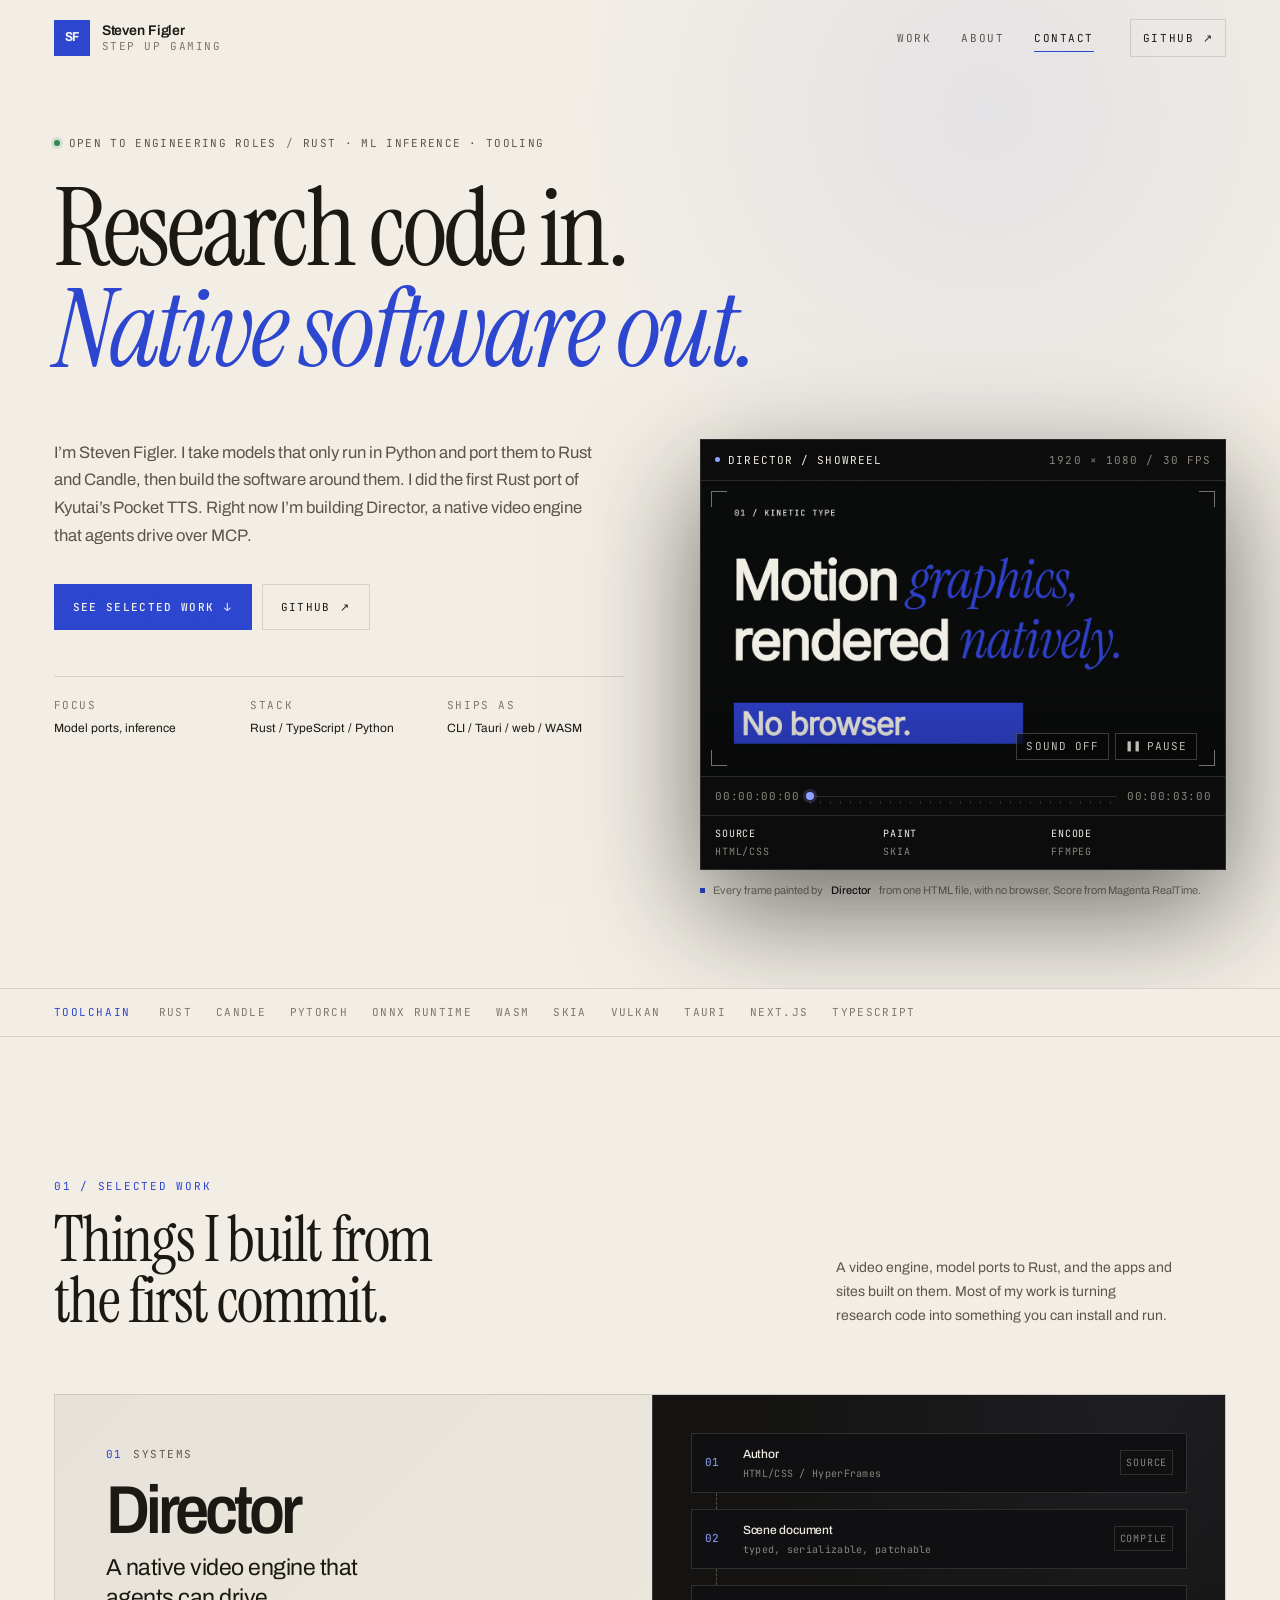
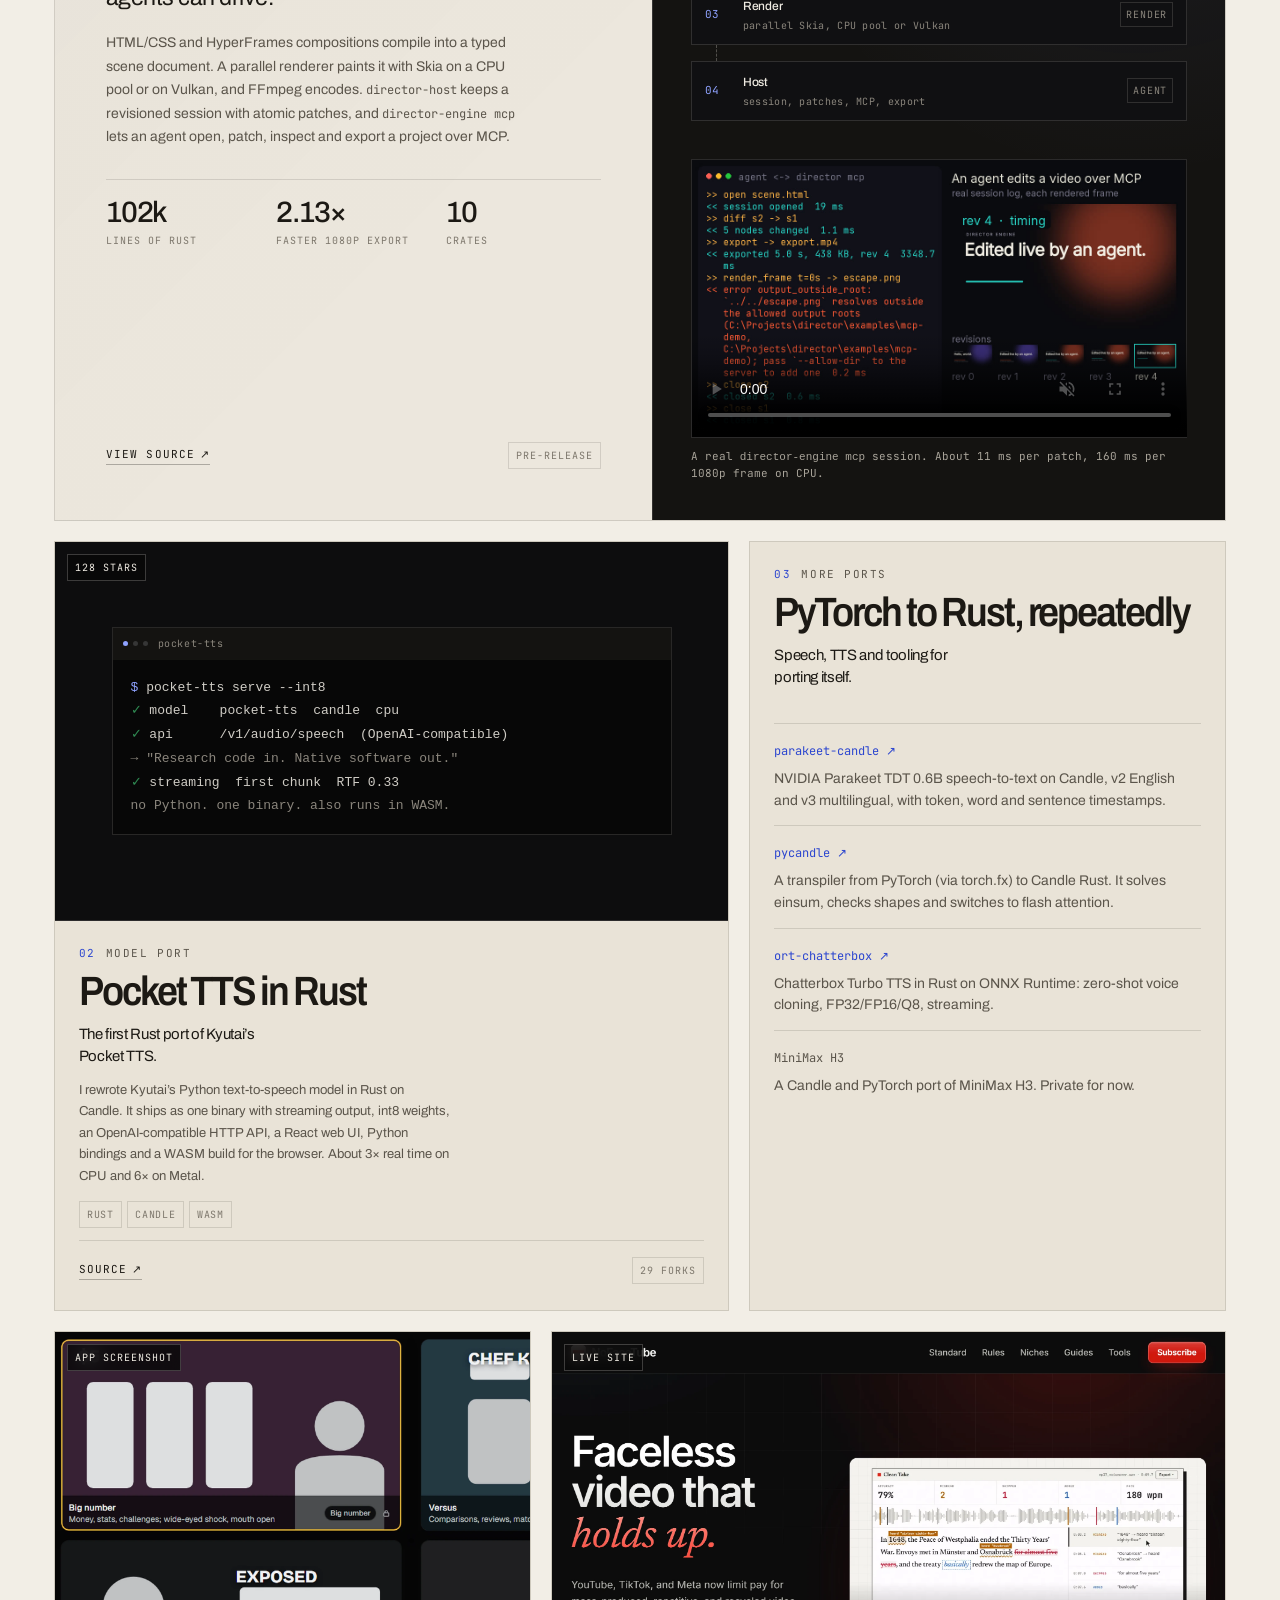
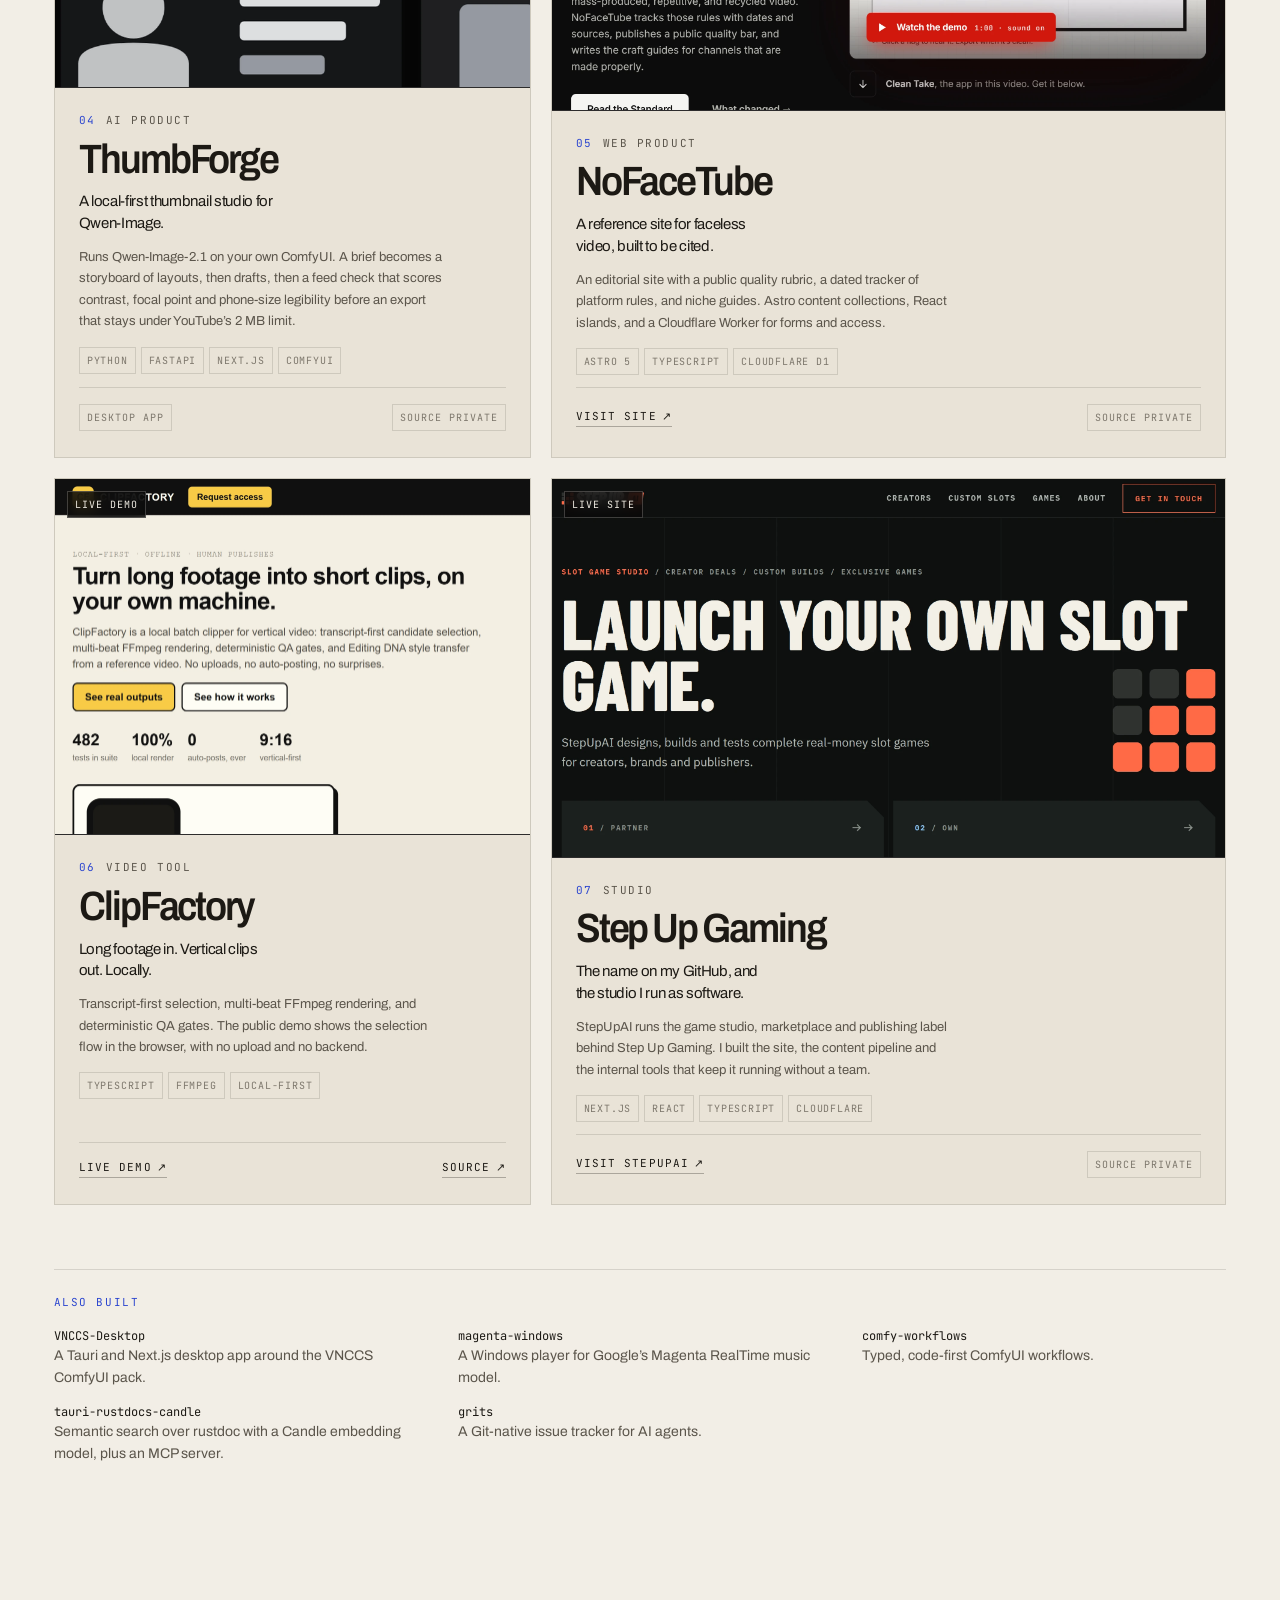
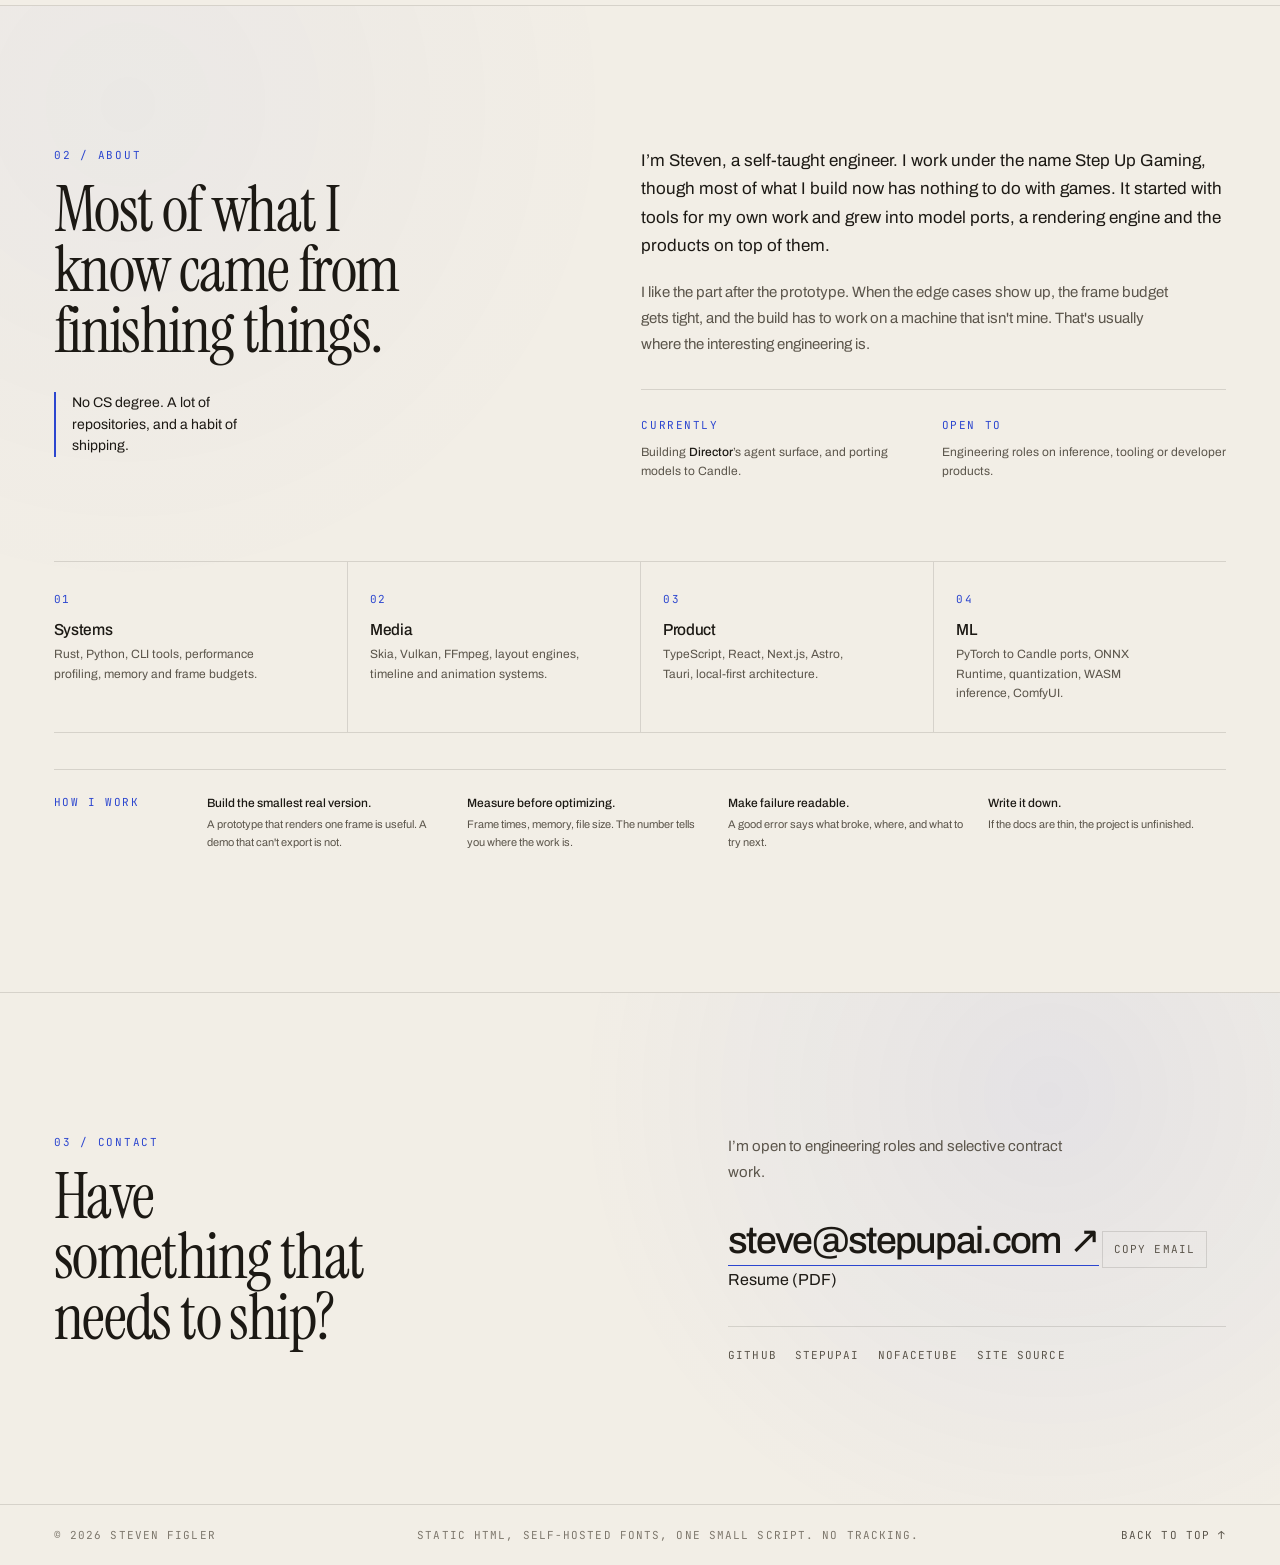
==== commit 6c413d08: "Add one-page resume and link it from contact" ====
--- a/index.html
+++ b/index.html
@@ -480,6 +480,7 @@
             <a class="email-link" href="mailto:steve@stepupai.com">steve@stepupai.com <span aria-hidden="true">&#8599;</span></a>
             <button class="copy-email" type="button" data-email="steve@stepupai.com">Copy email</button>
 
+              <a href="assets/steven-figler-resume.pdf" target="_blank" rel="noopener">Resume (PDF)</a>
             <div class="contact-links">
               <a href="https://github.com/stepupgaming" target="_blank" rel="noopener">GitHub</a>
               <a href="https://stepupai.com" target="_blank" rel="noopener">StepUpAI</a>
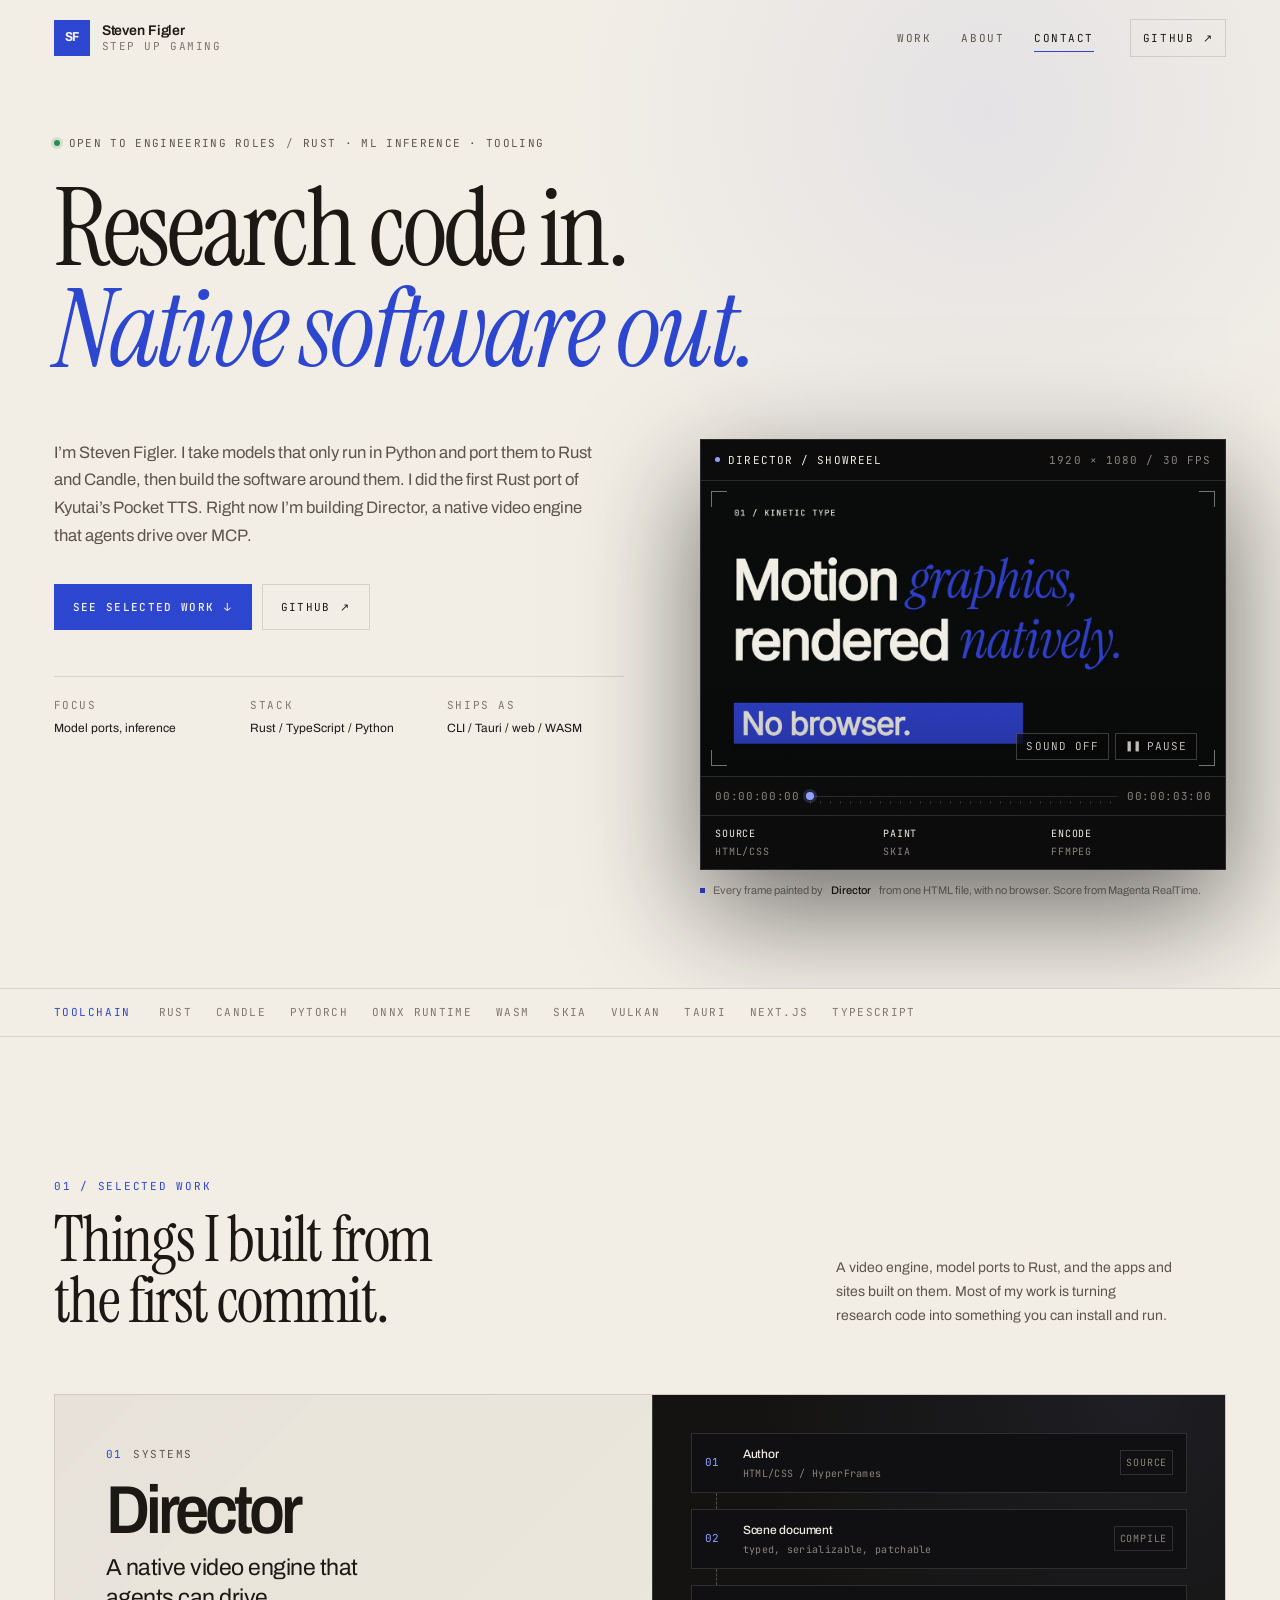
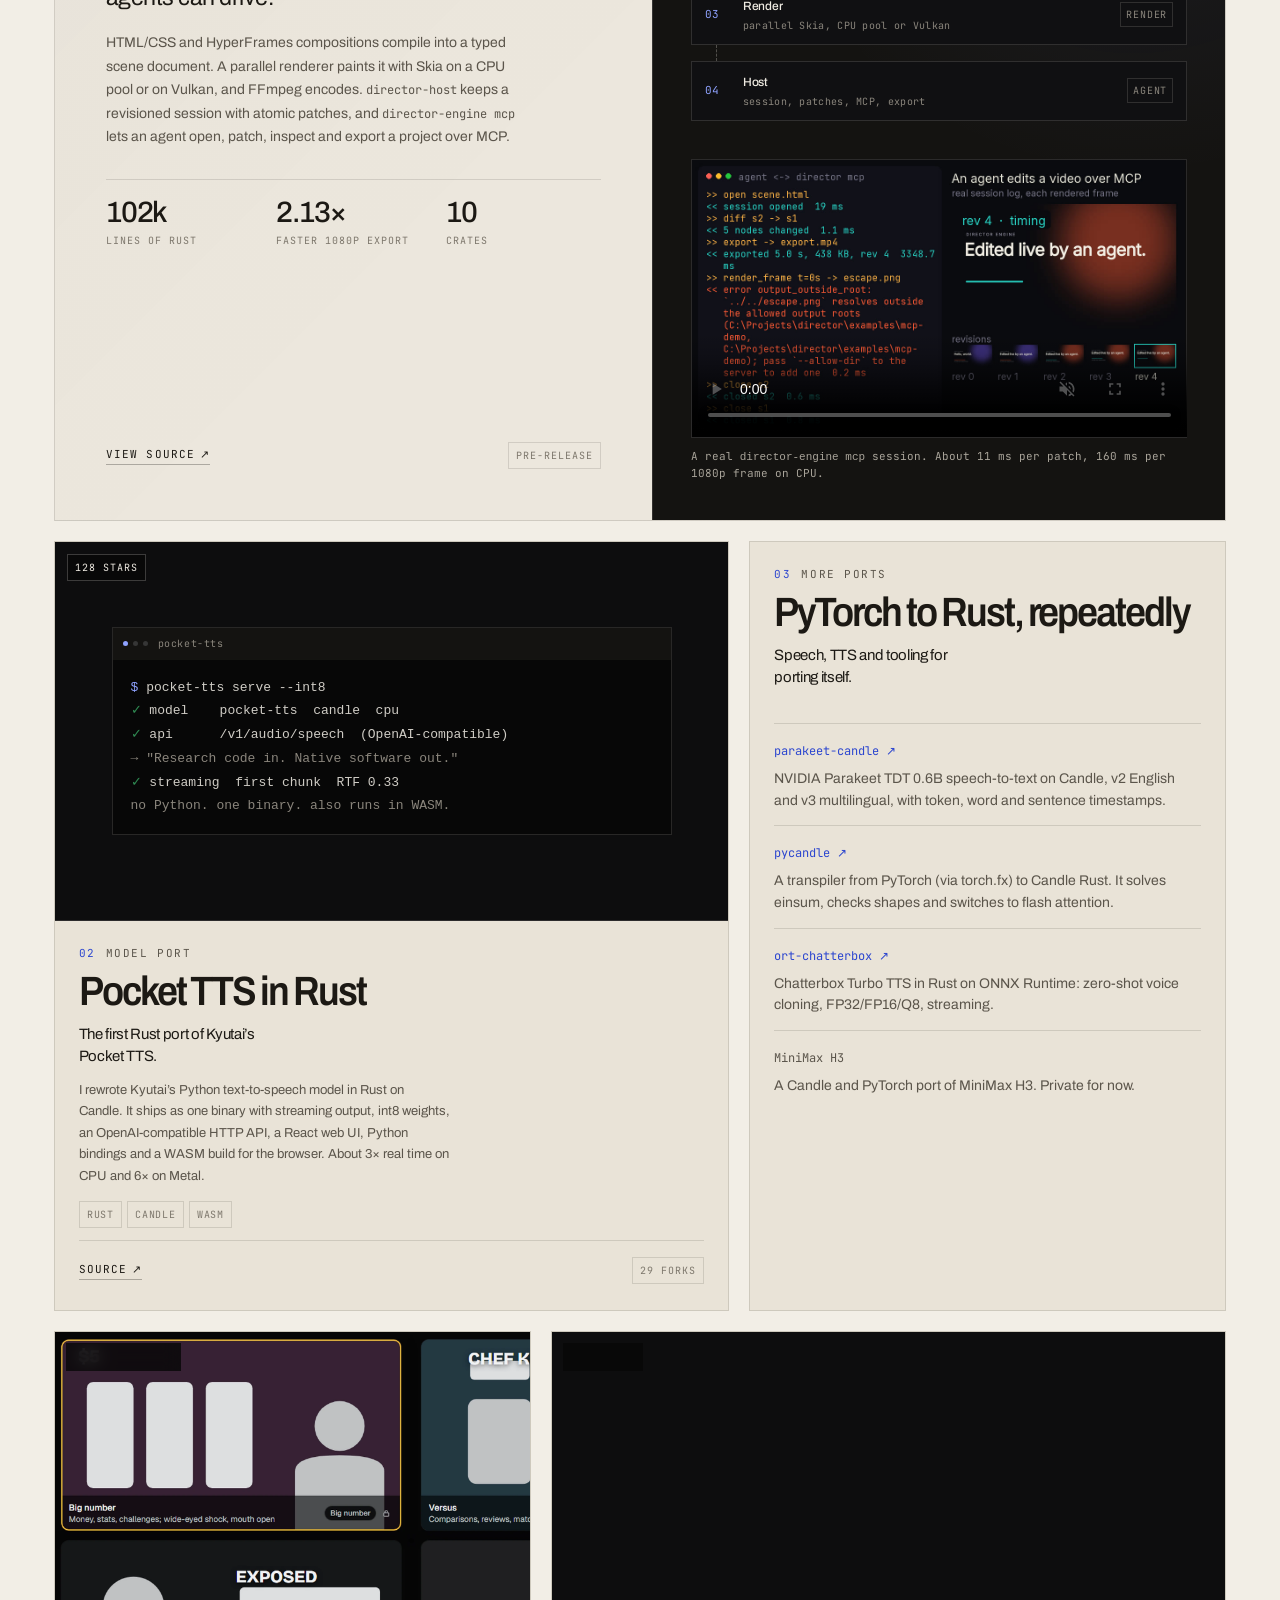
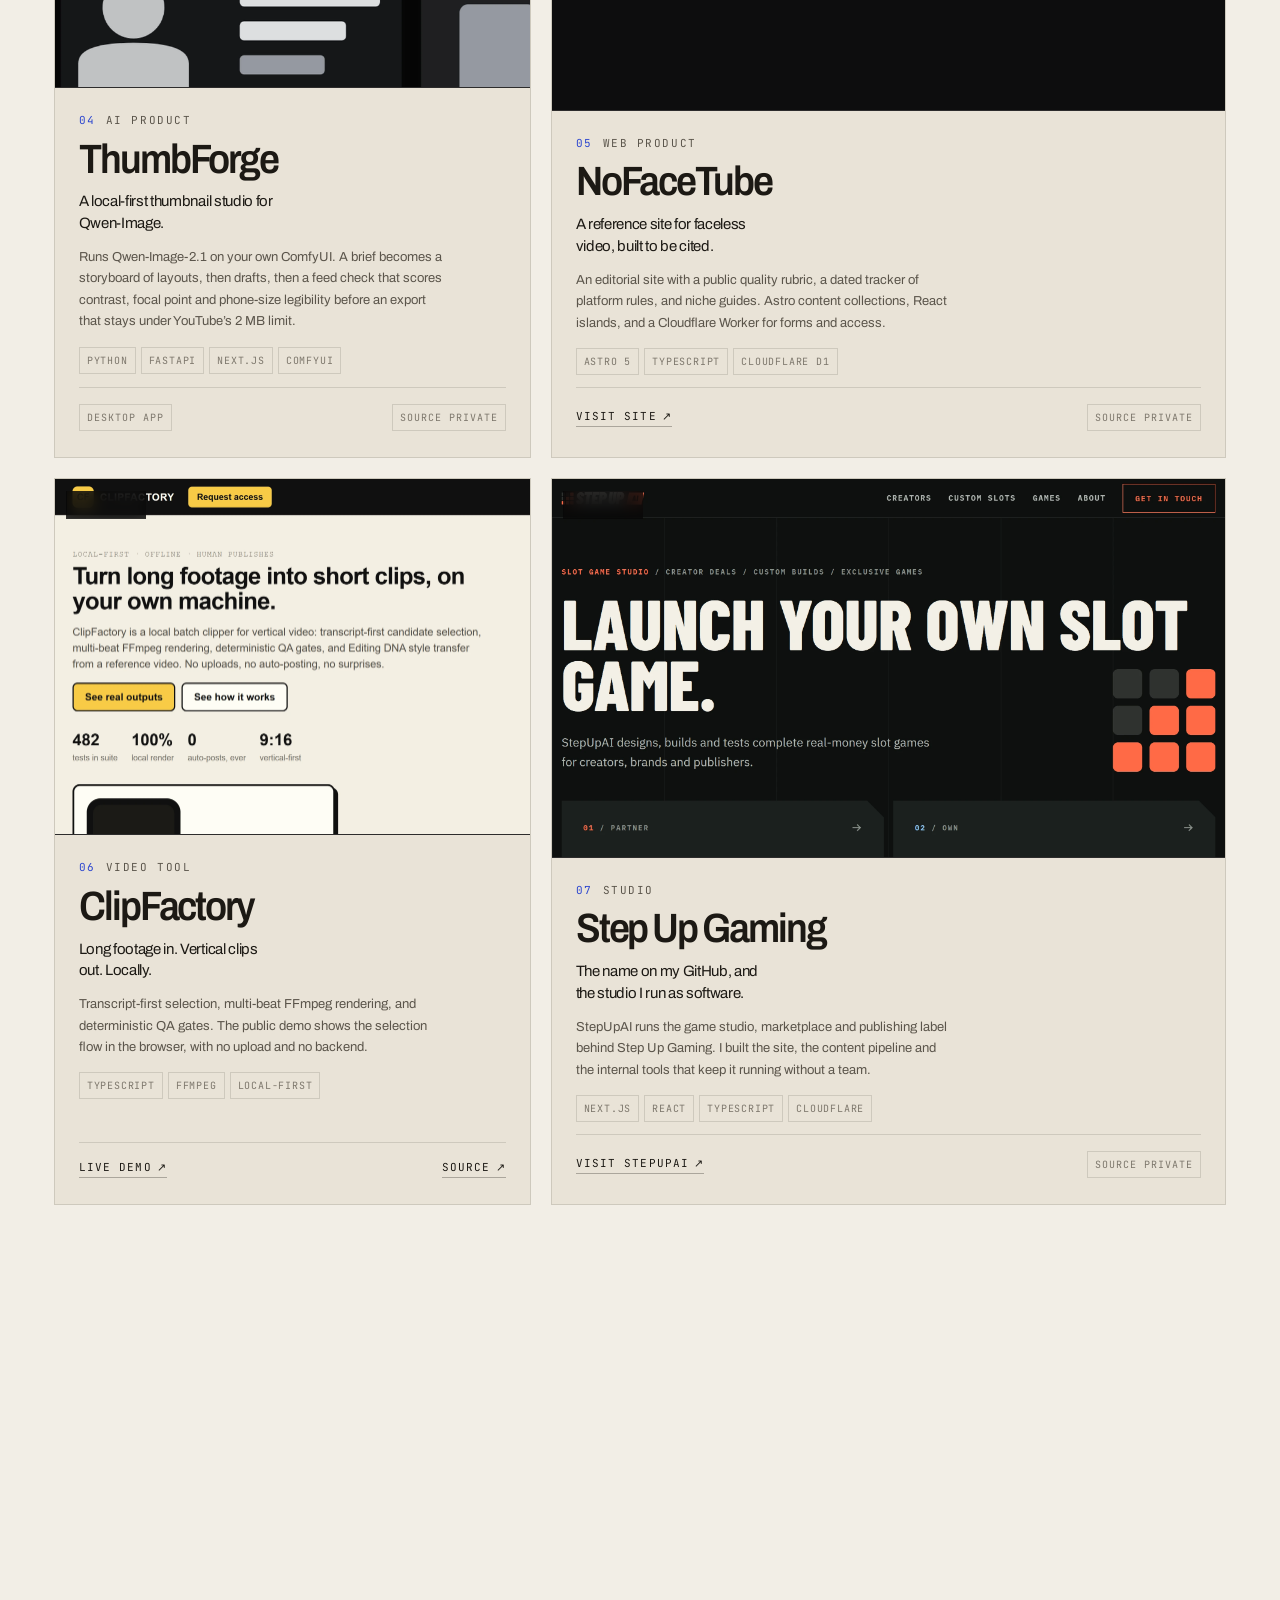
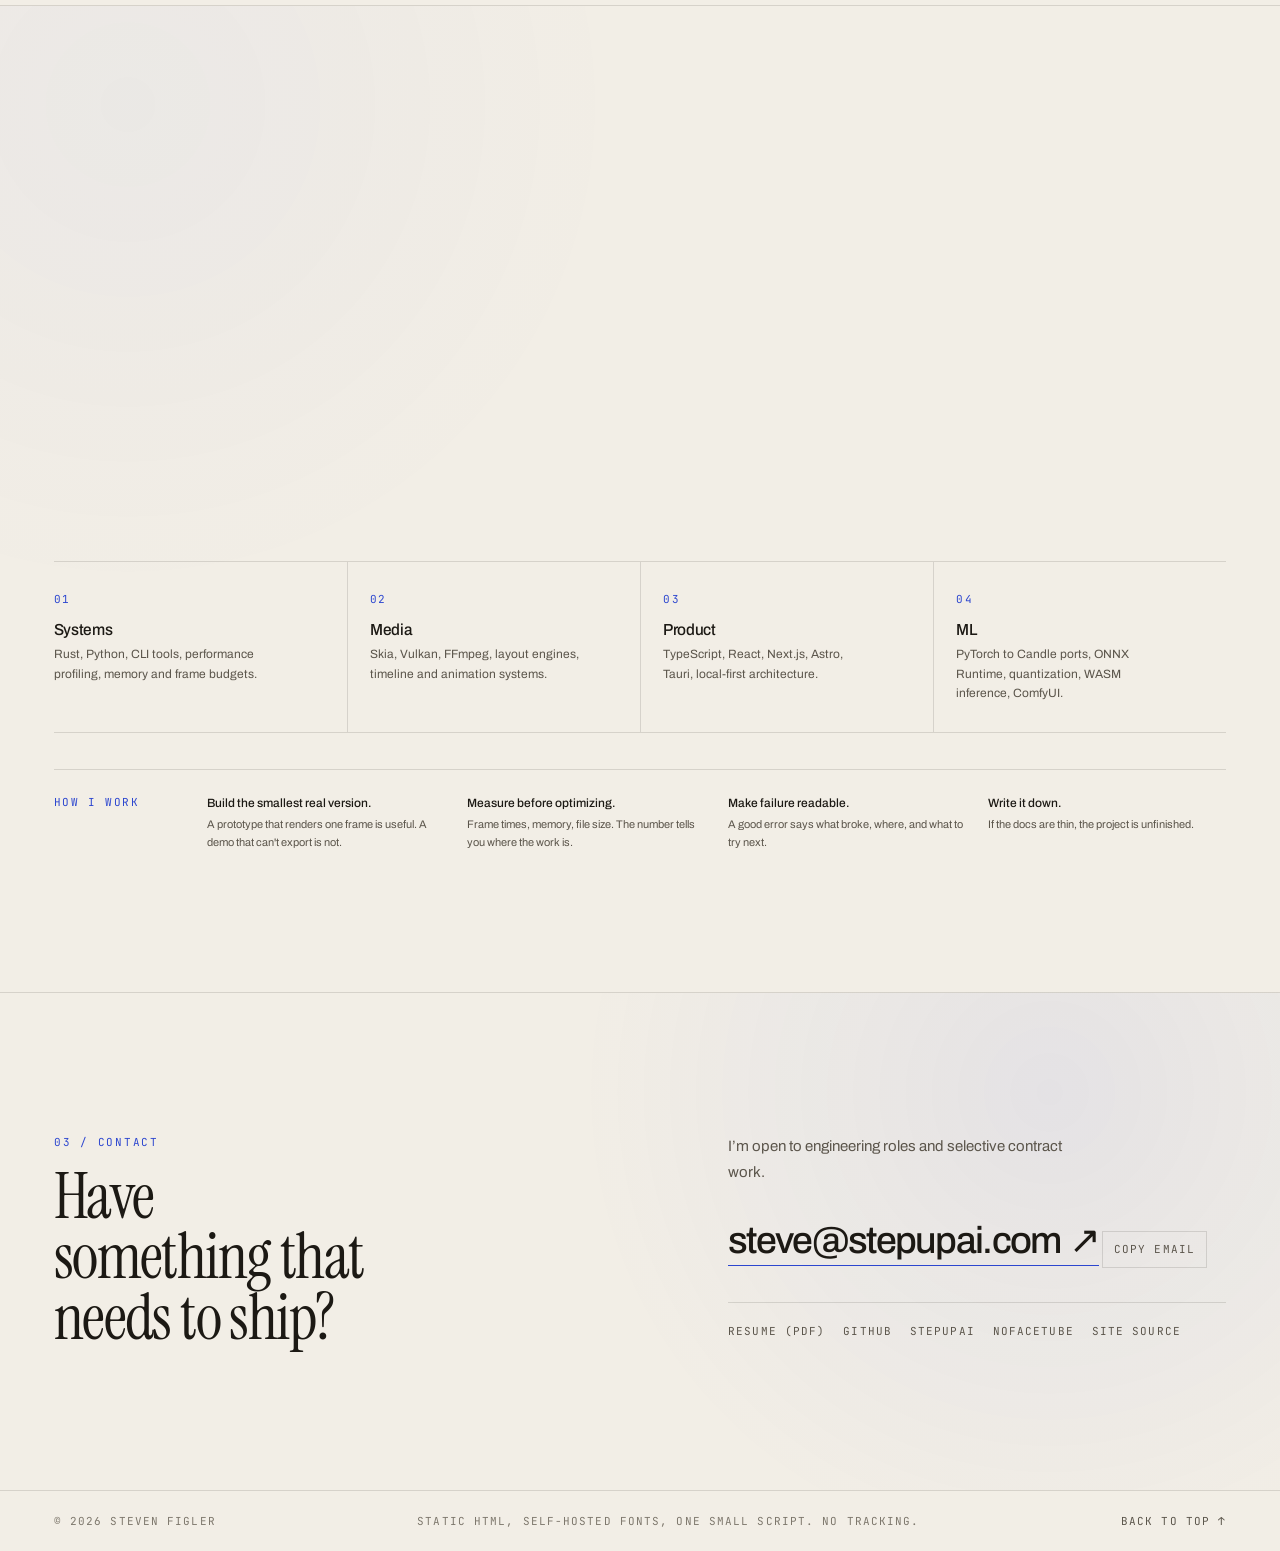
==== commit 236641b9: "Move resume link inside contact links" ====
--- a/index.html
+++ b/index.html
@@ -480,8 +480,8 @@
             <a class="email-link" href="mailto:steve@stepupai.com">steve@stepupai.com <span aria-hidden="true">&#8599;</span></a>
             <button class="copy-email" type="button" data-email="steve@stepupai.com">Copy email</button>
 
+            <div class="contact-links">
               <a href="assets/steven-figler-resume.pdf" target="_blank" rel="noopener">Resume (PDF)</a>
-            <div class="contact-links">
               <a href="https://github.com/stepupgaming" target="_blank" rel="noopener">GitHub</a>
               <a href="https://stepupai.com" target="_blank" rel="noopener">StepUpAI</a>
               <a href="https://nofacetube.com" target="_blank" rel="noopener">NoFaceTube</a>
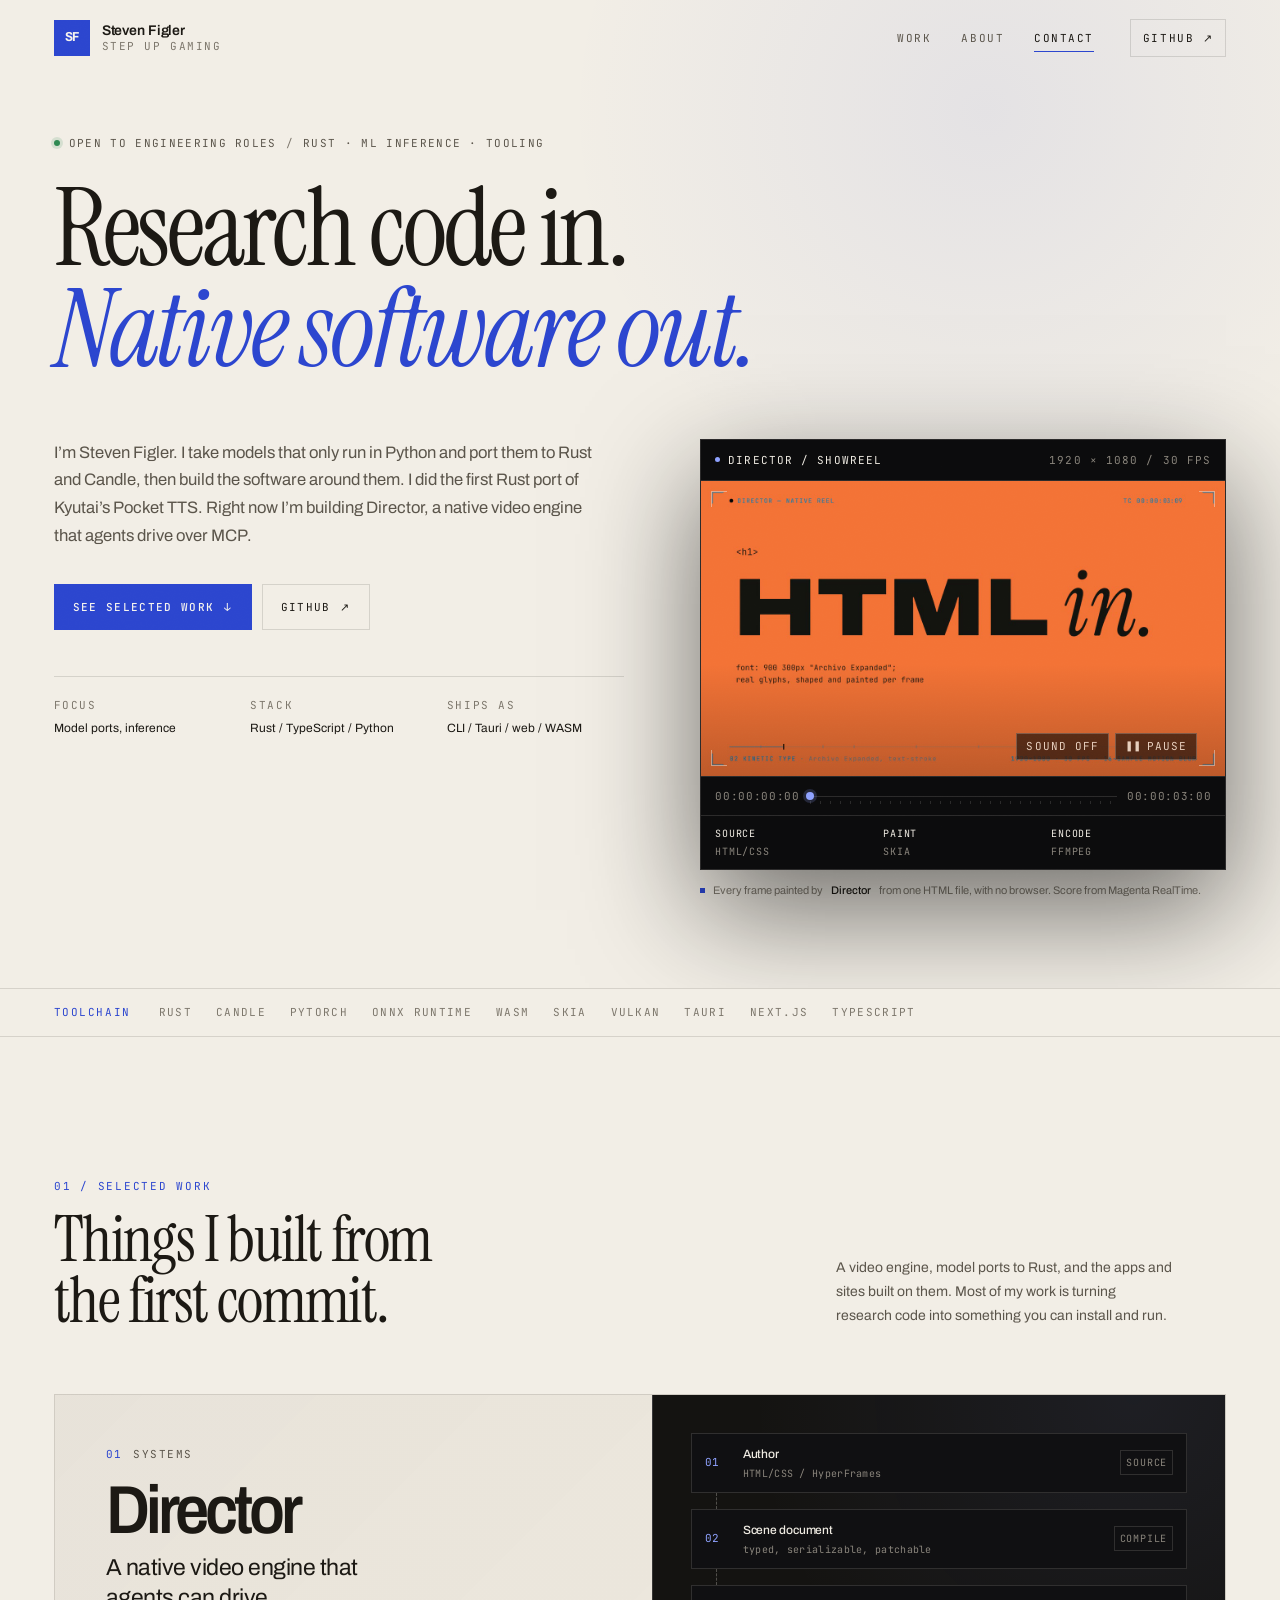
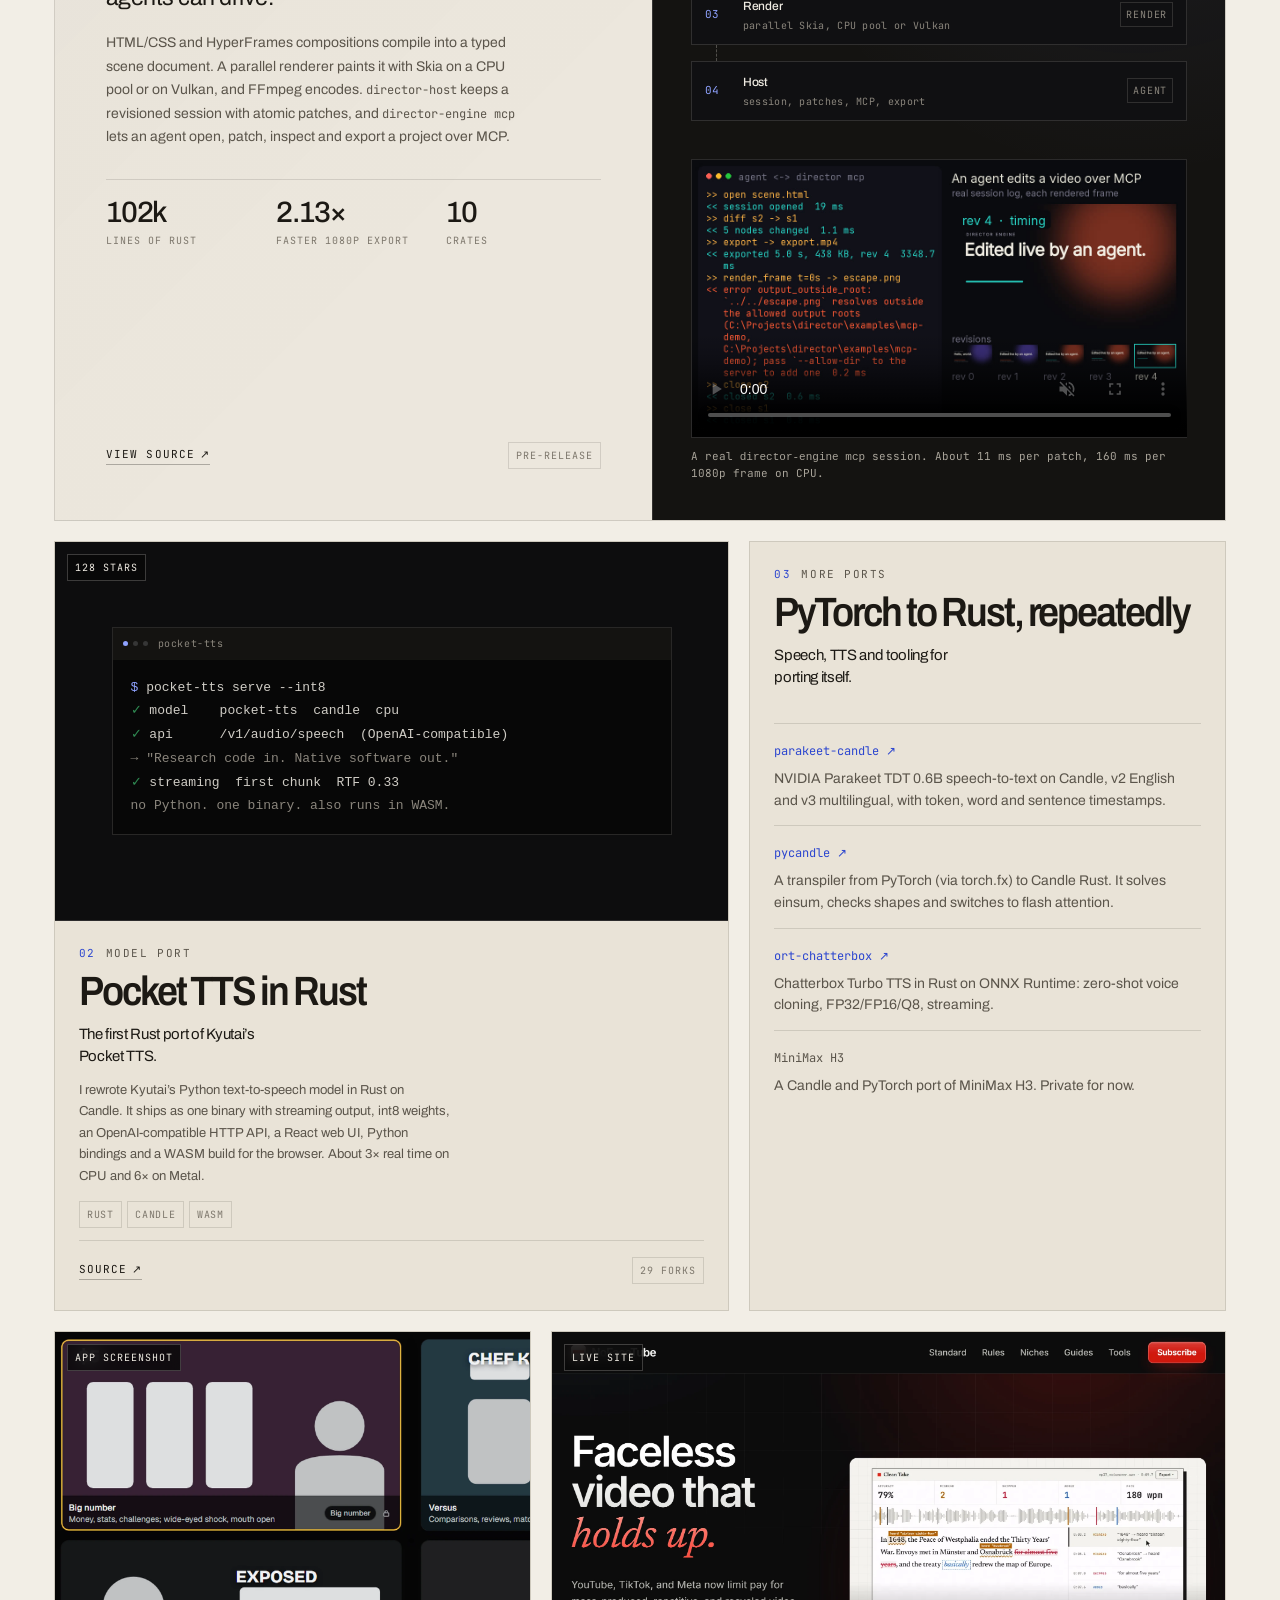
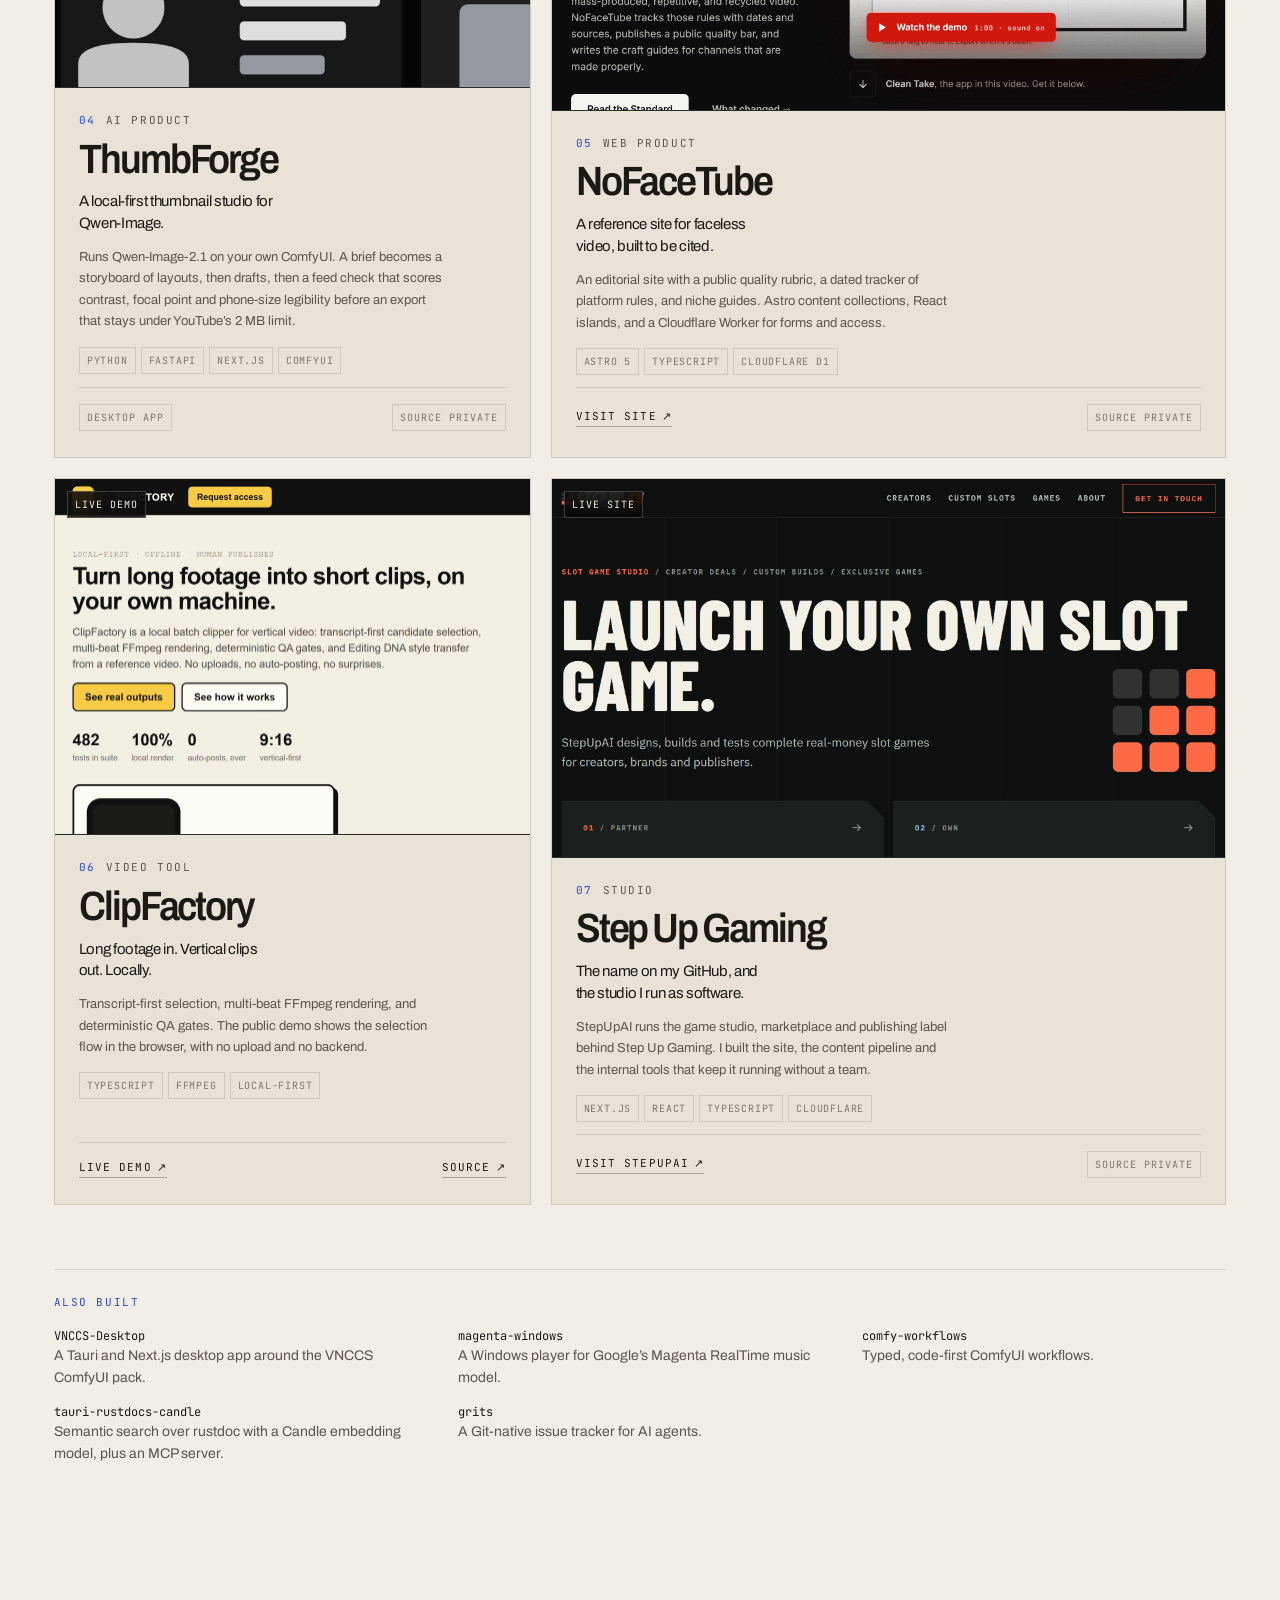
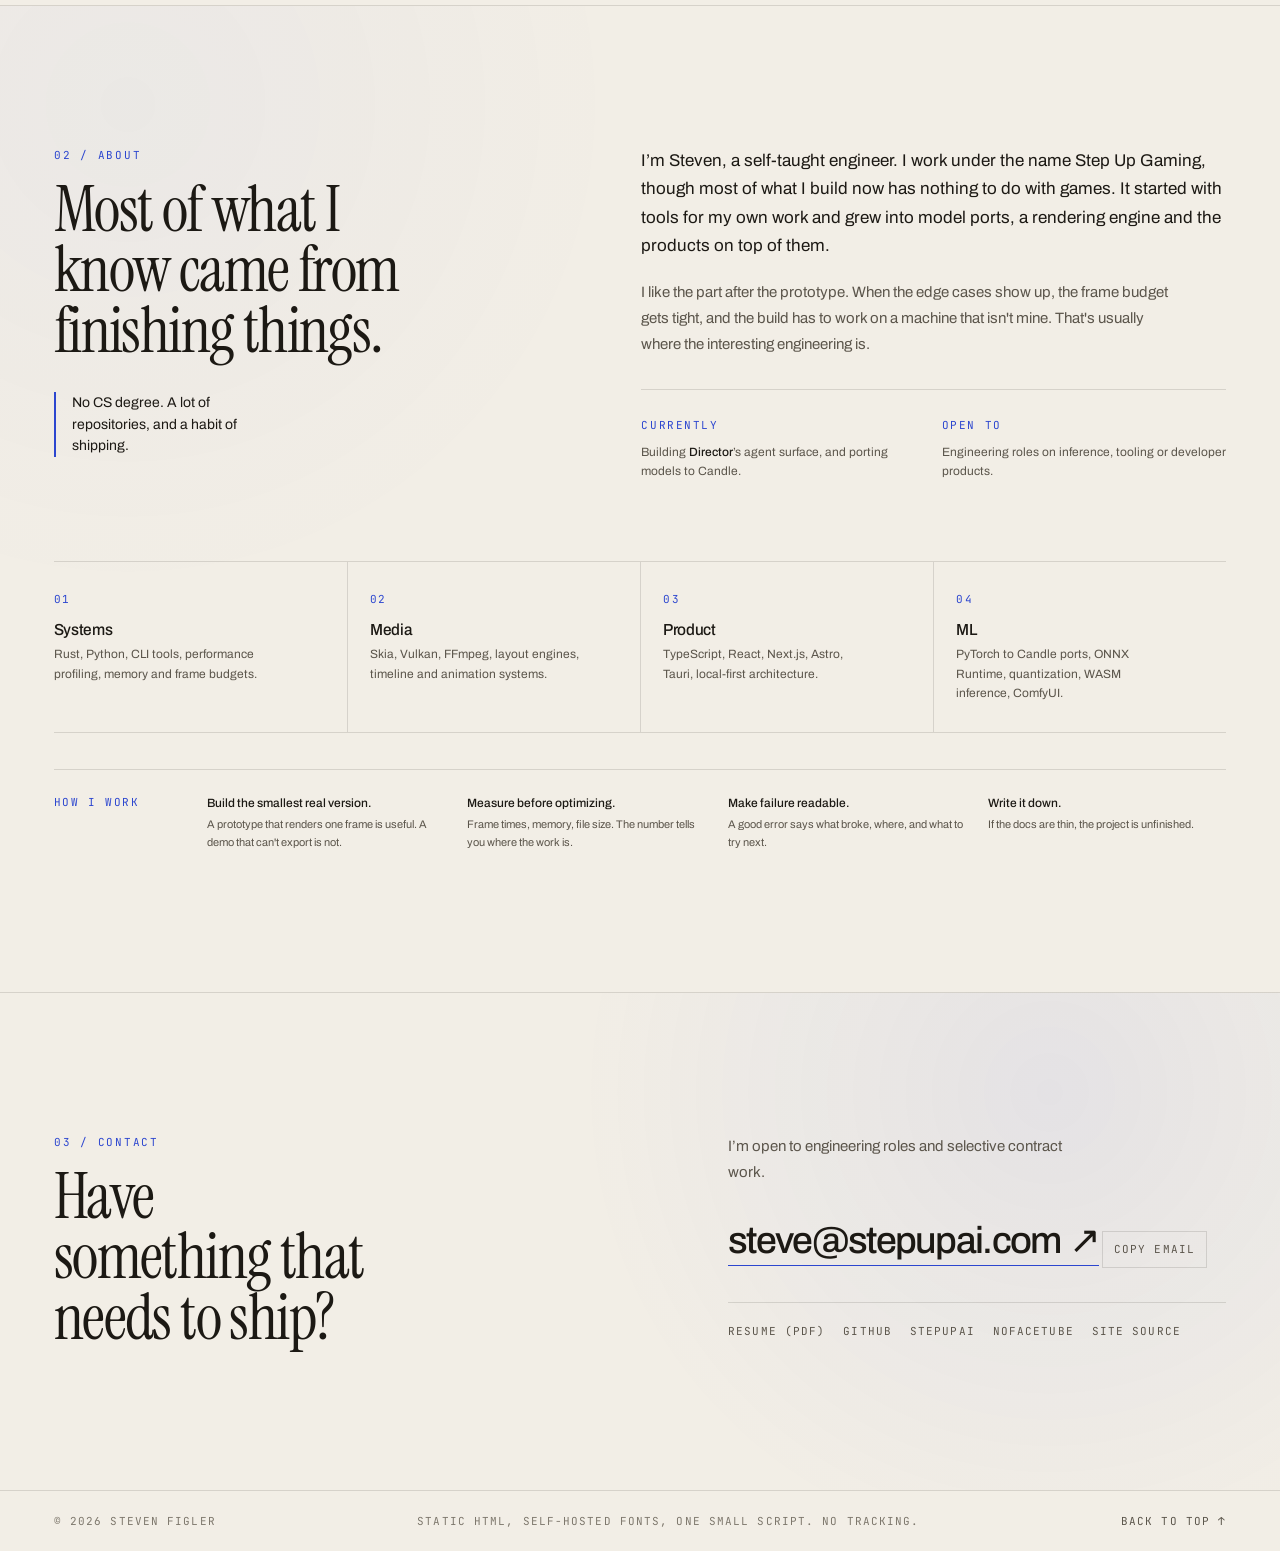
==== commit ce29ace6: "Hero reel: rebuilt Director reel with motion blur, 3D globe and ease showcase" ====
--- a/index.html
+++ b/index.html
@@ -31,7 +31,7 @@
   <link rel="preload" href="assets/fonts/archivo-latin.woff2" as="font" type="font/woff2" crossorigin>
   <link rel="preload" href="assets/fonts/jetbrains-mono-latin.woff2" as="font" type="font/woff2" crossorigin>
   <link rel="preload" href="assets/fonts/instrument-serif-latin.woff2" as="font" type="font/woff2" crossorigin>
-  <link rel="stylesheet" href="styles.css?v=9">
+  <link rel="stylesheet" href="styles.css?v=10">
   <script>document.documentElement.classList.add('js');</script>
   <noscript><style>.video-toggle, .copy-email { display: none; }</style></noscript>
 
@@ -124,8 +124,8 @@
               </div>
 
               <div class="video-shell">
-                <video class="hero-video" autoplay muted loop playsinline preload="metadata" poster="assets/director-motion-poster.jpg" aria-label="A 28-second motion-graphics reel rendered by Director from one HTML file with no browser: kinetic type, SVG line drawing, animated charts and counters, a depth-sorted 3D carousel, clip, mask and blend compositing, beat-synced captions, and measured speed and memory numbers against HyperFrames.">
-                  <source src="assets/director-motion-1280.mp4?v=9" type="video/mp4" data-small="assets/director-motion-640.mp4?v=9">
+                <video class="hero-video" autoplay muted loop playsinline preload="metadata" poster="assets/director-motion-poster.jpg" aria-label="A 28-second motion-graphics reel rendered by Director from one HTML file with no browser, with 16-sample motion blur: a playhead that morphs into a ruler, kinetic type, a render pipeline, a 275-dot grid rippling on the beat, a depth-sorted 3D globe with orbiting type, an ease-curve showcase, blend and backdrop-blur compositing, beat-synced captions, and a measured 4.5 times speedup over HyperFrames.">
+                  <source src="assets/director-motion-1280.mp4?v=10" type="video/mp4" data-small="assets/director-motion-640.mp4?v=10">
                 </video>
                 <div class="video-controls">
                   <button class="video-toggle video-sound" type="button" aria-pressed="false" aria-label="Turn sound on">
@@ -306,7 +306,7 @@
 
           <article class="project-card span-5 reveal" aria-labelledby="project-thumbforge">
             <div class="project-media">
-              <img src="assets/shots/thumbforge.webp?v=9" width="1520" height="1140" alt="ThumbForge's storyboard view: four planned thumbnail layouts (big number, versus, face plus words, before and after) for a brief about a cheap knife versus a chef knife." loading="lazy" decoding="async">
+              <img src="assets/shots/thumbforge.webp?v=10" width="1520" height="1140" alt="ThumbForge's storyboard view: four planned thumbnail layouts (big number, versus, face plus words, before and after) for a brief about a cheap knife versus a chef knife." loading="lazy" decoding="async">
               <span class="media-badge">App screenshot</span>
             </div>
             <div class="project-card-body">
@@ -329,7 +329,7 @@
 
           <article class="project-card span-7 reveal" aria-labelledby="project-nofacetube">
             <div class="project-media">
-              <img src="assets/shots/nofacetube.webp?v=9" width="2240" height="1260" alt="The NoFaceTube.com homepage, showing the headline Faceless video that holds up and a preview of the Clean Take app." loading="lazy" decoding="async">
+              <img src="assets/shots/nofacetube.webp?v=10" width="2240" height="1260" alt="The NoFaceTube.com homepage, showing the headline Faceless video that holds up and a preview of the Clean Take app." loading="lazy" decoding="async">
               <span class="media-badge">Live site</span>
             </div>
             <div class="project-card-body">
@@ -351,7 +351,7 @@
 
           <article class="project-card span-5 reveal" aria-labelledby="project-clipfactory">
             <div class="project-media">
-              <img src="assets/shots/clipfactory.webp?v=9" width="1900" height="1425" alt="The ClipFactory demo homepage, showing a vertical clip preview, a clip record panel, and the local-first feature summary." loading="lazy" decoding="async">
+              <img src="assets/shots/clipfactory.webp?v=10" width="1900" height="1425" alt="The ClipFactory demo homepage, showing a vertical clip preview, a clip record panel, and the local-first feature summary." loading="lazy" decoding="async">
               <span class="media-badge">Live demo</span>
             </div>
             <div class="project-card-body">
@@ -373,7 +373,7 @@
 
           <article class="project-card span-7 reveal" aria-labelledby="project-stepup">
             <div class="project-media">
-              <img src="assets/shots/stepupai.webp?v=9" width="2240" height="1260" alt="The StepUpAI homepage, showing the headline Launch your own slot game and a grid of orange tiles." loading="lazy" decoding="async">
+              <img src="assets/shots/stepupai.webp?v=10" width="2240" height="1260" alt="The StepUpAI homepage, showing the headline Launch your own slot game and a grid of orange tiles." loading="lazy" decoding="async">
               <span class="media-badge">Live site</span>
             </div>
             <div class="project-card-body">
@@ -501,6 +501,6 @@
     </div>
   </footer>
 
-  <script src="main.js?v=9" defer></script>
+  <script src="main.js?v=10" defer></script>
 </body>
 </html>
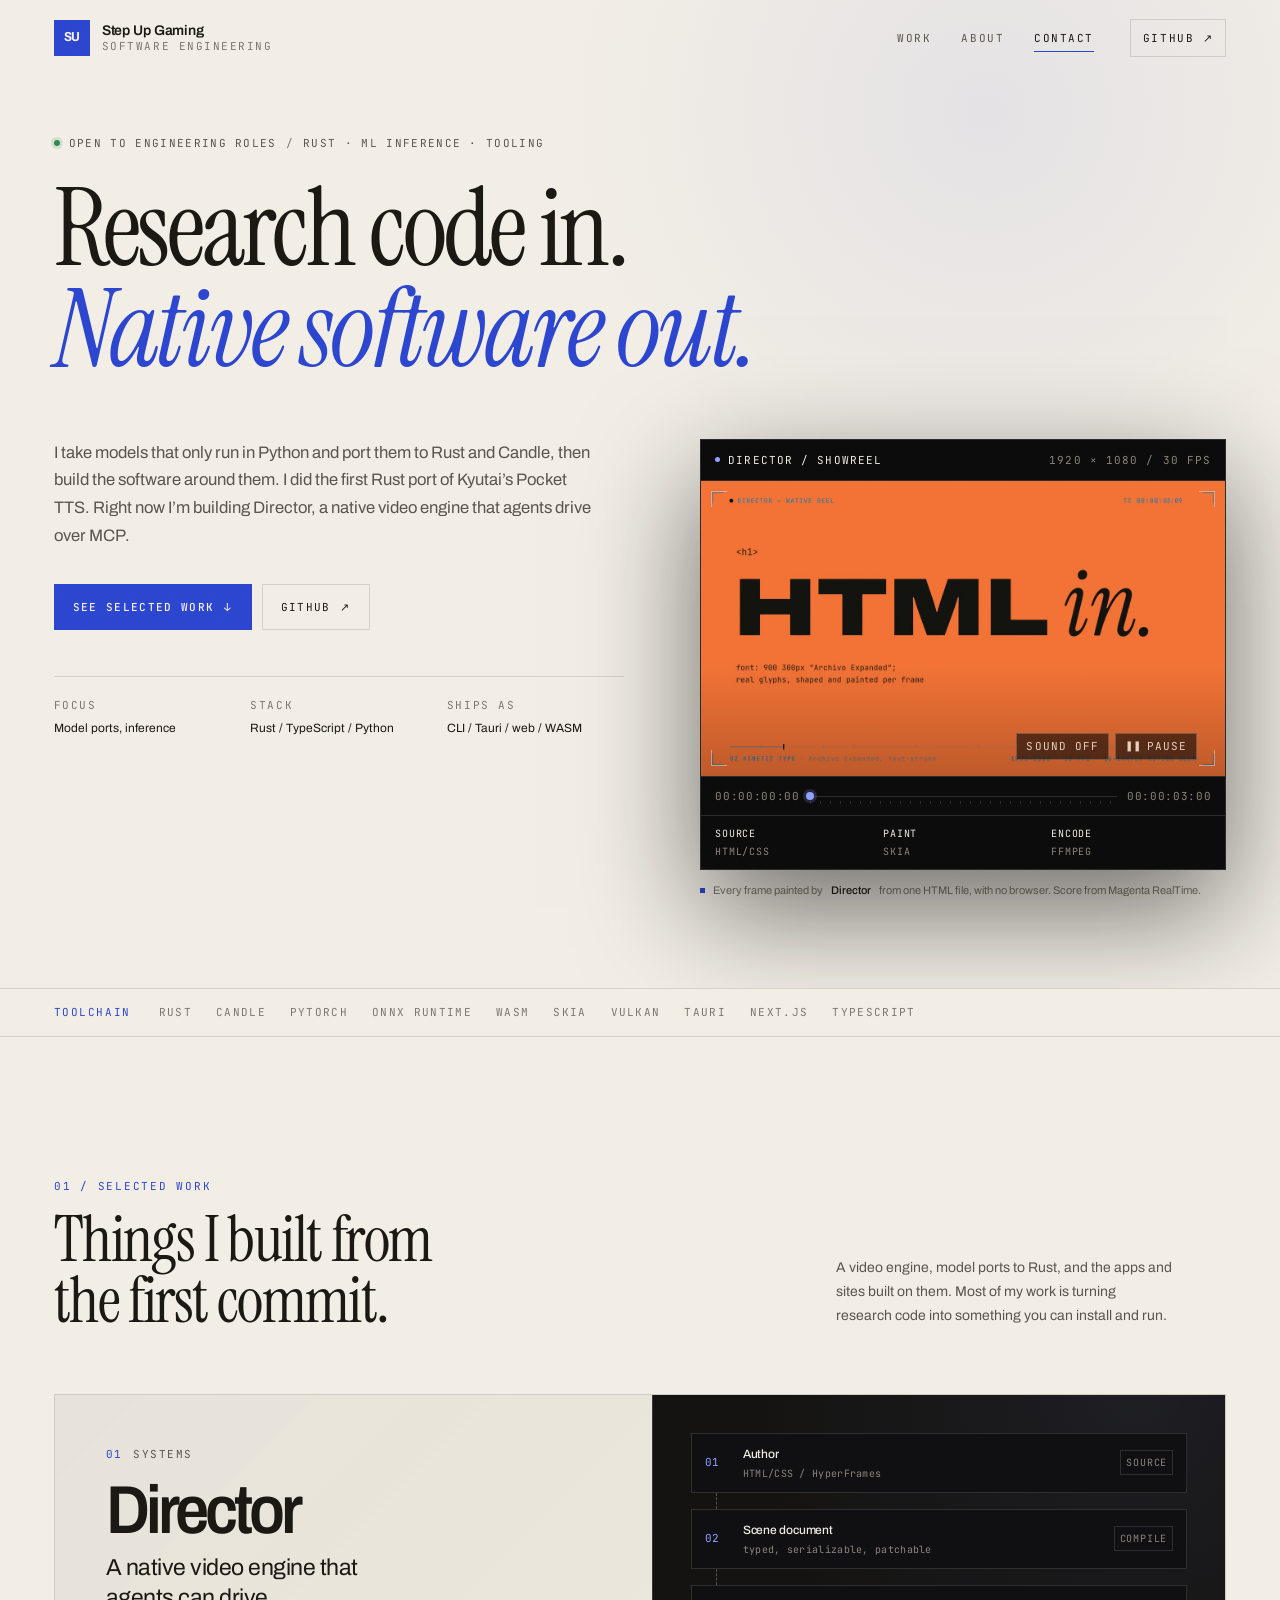
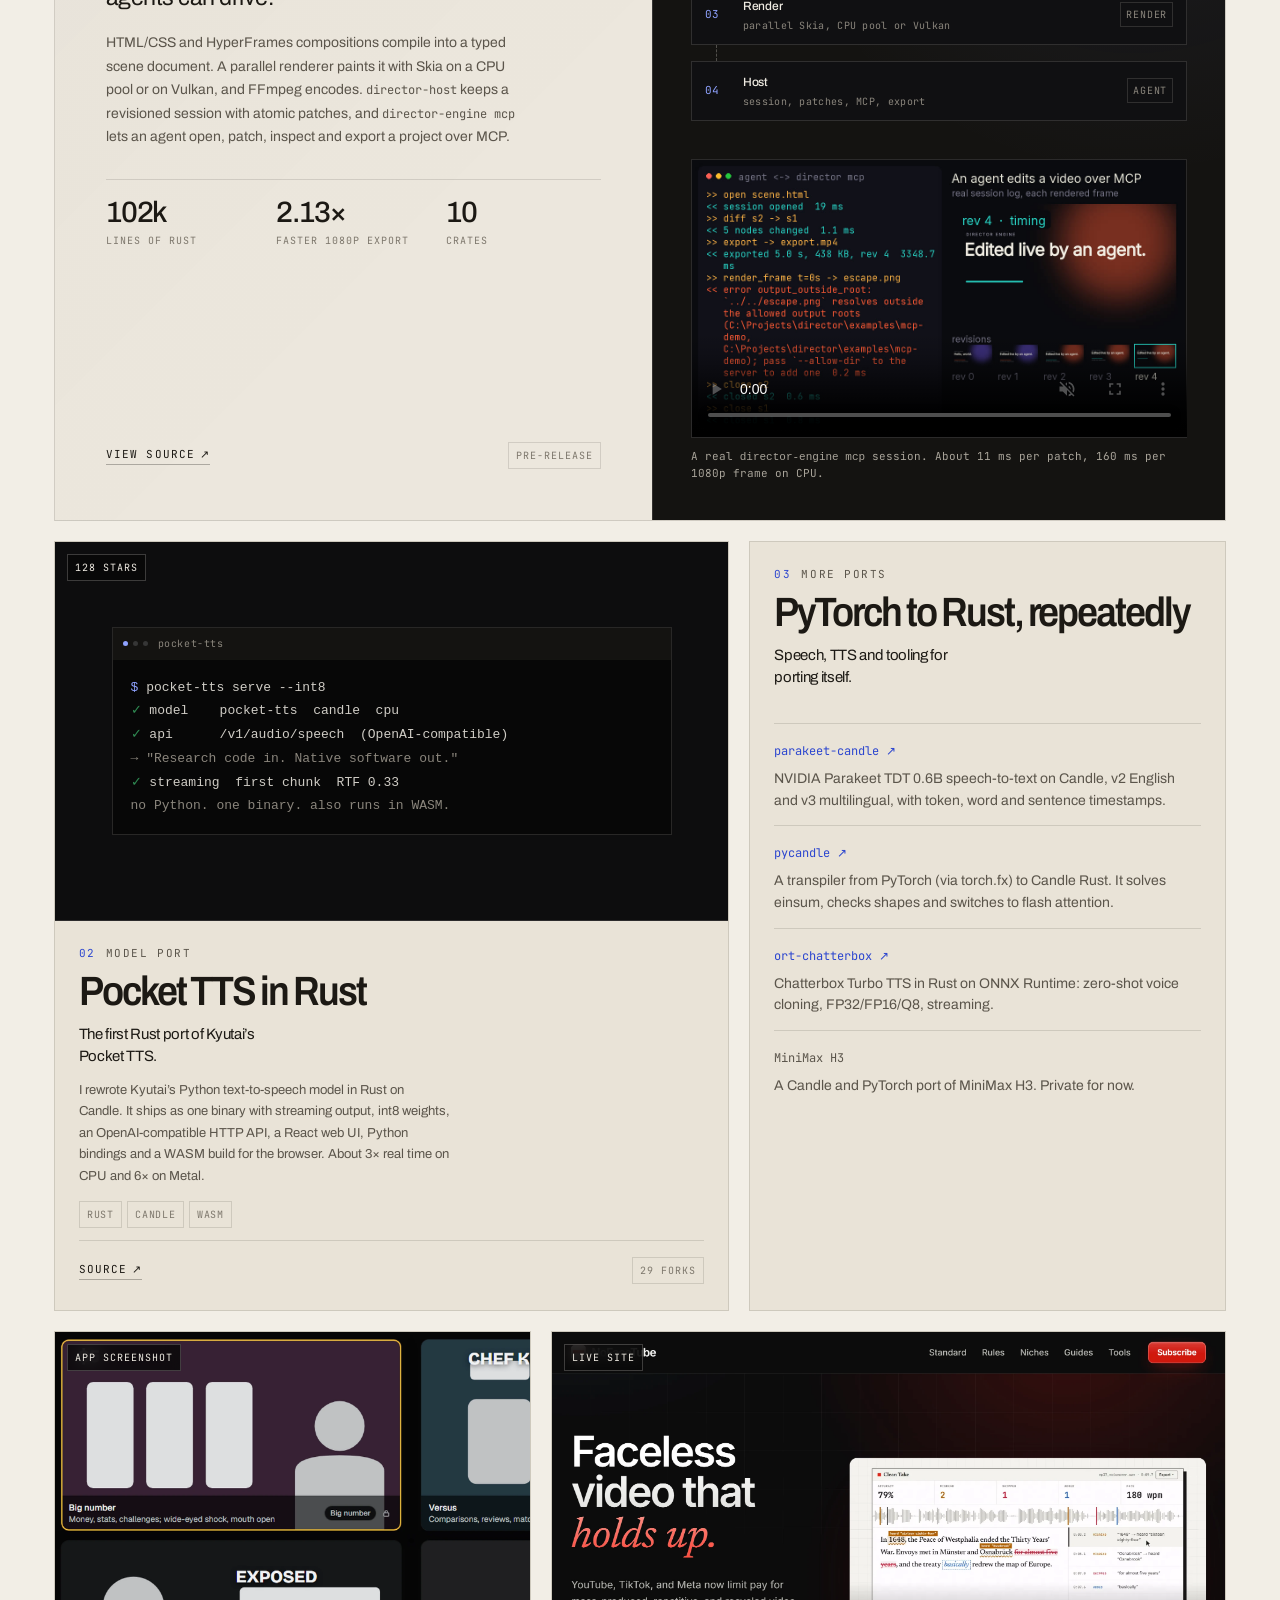
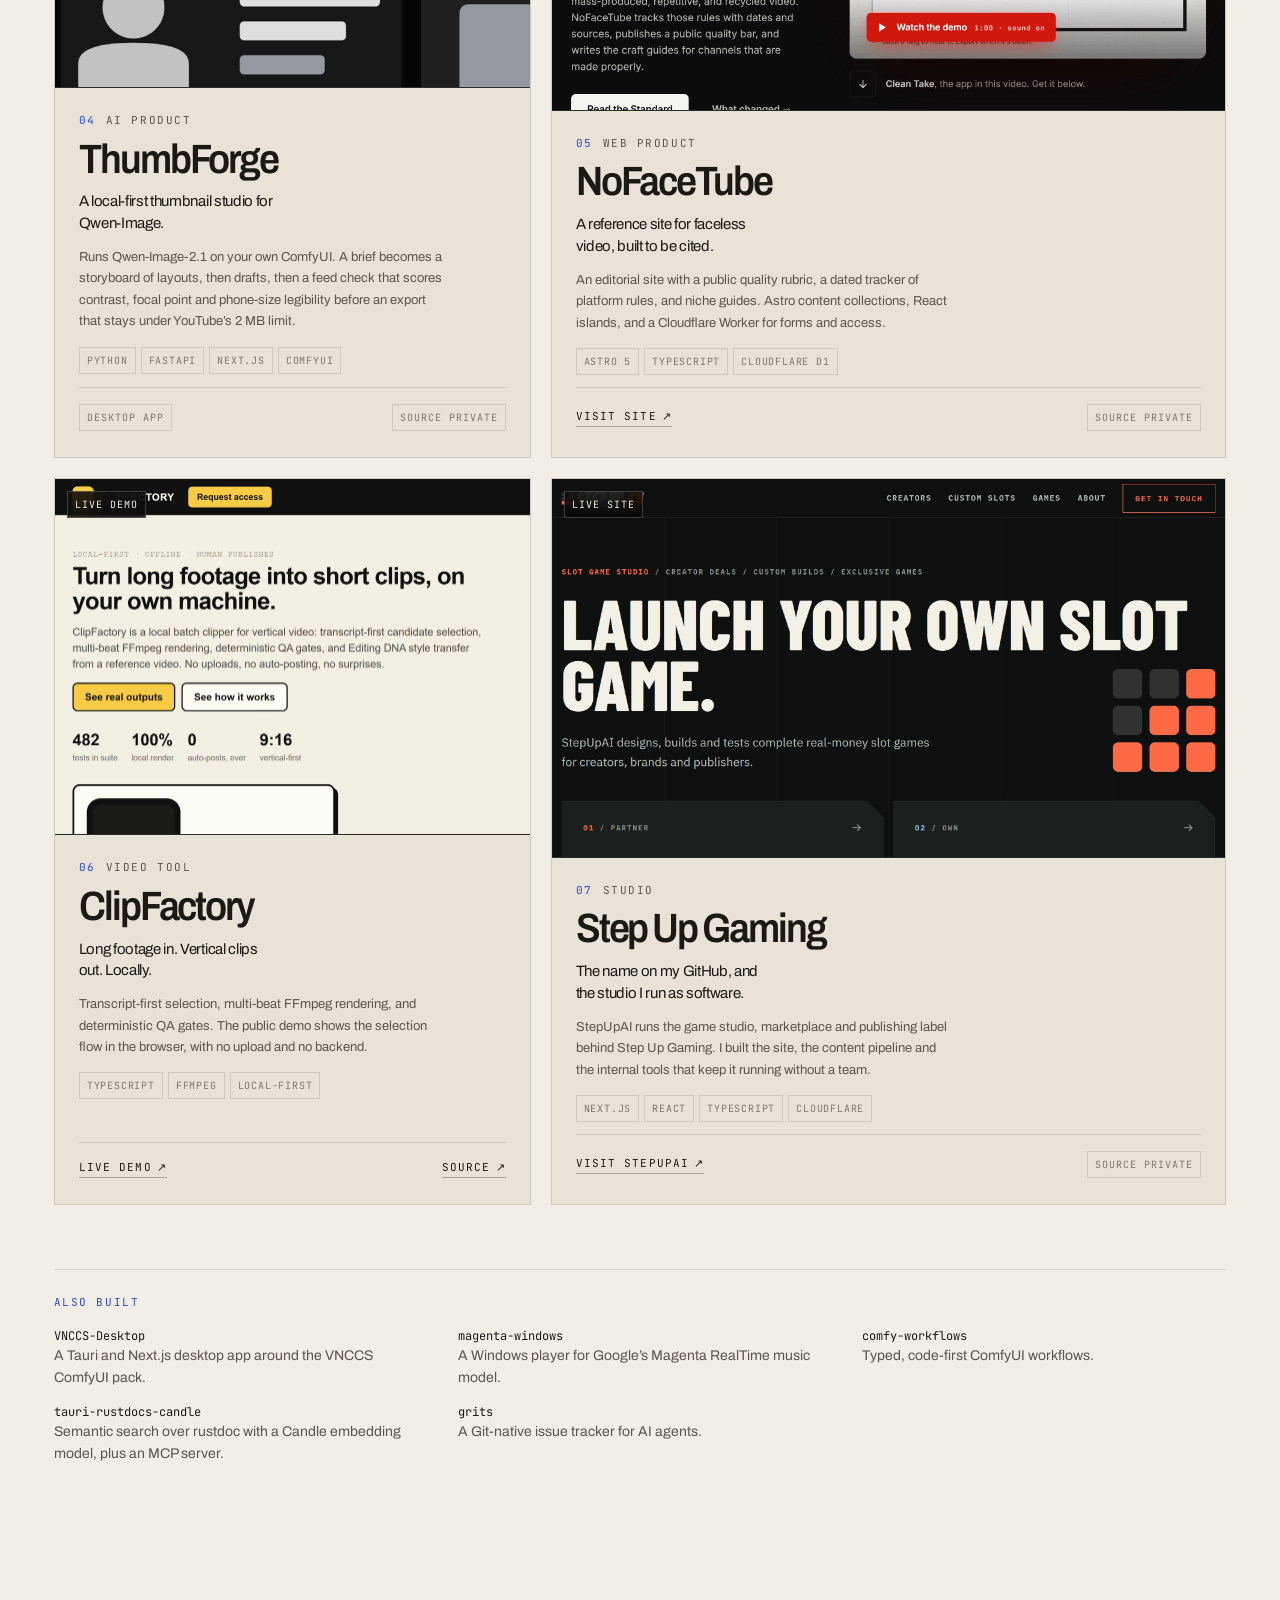
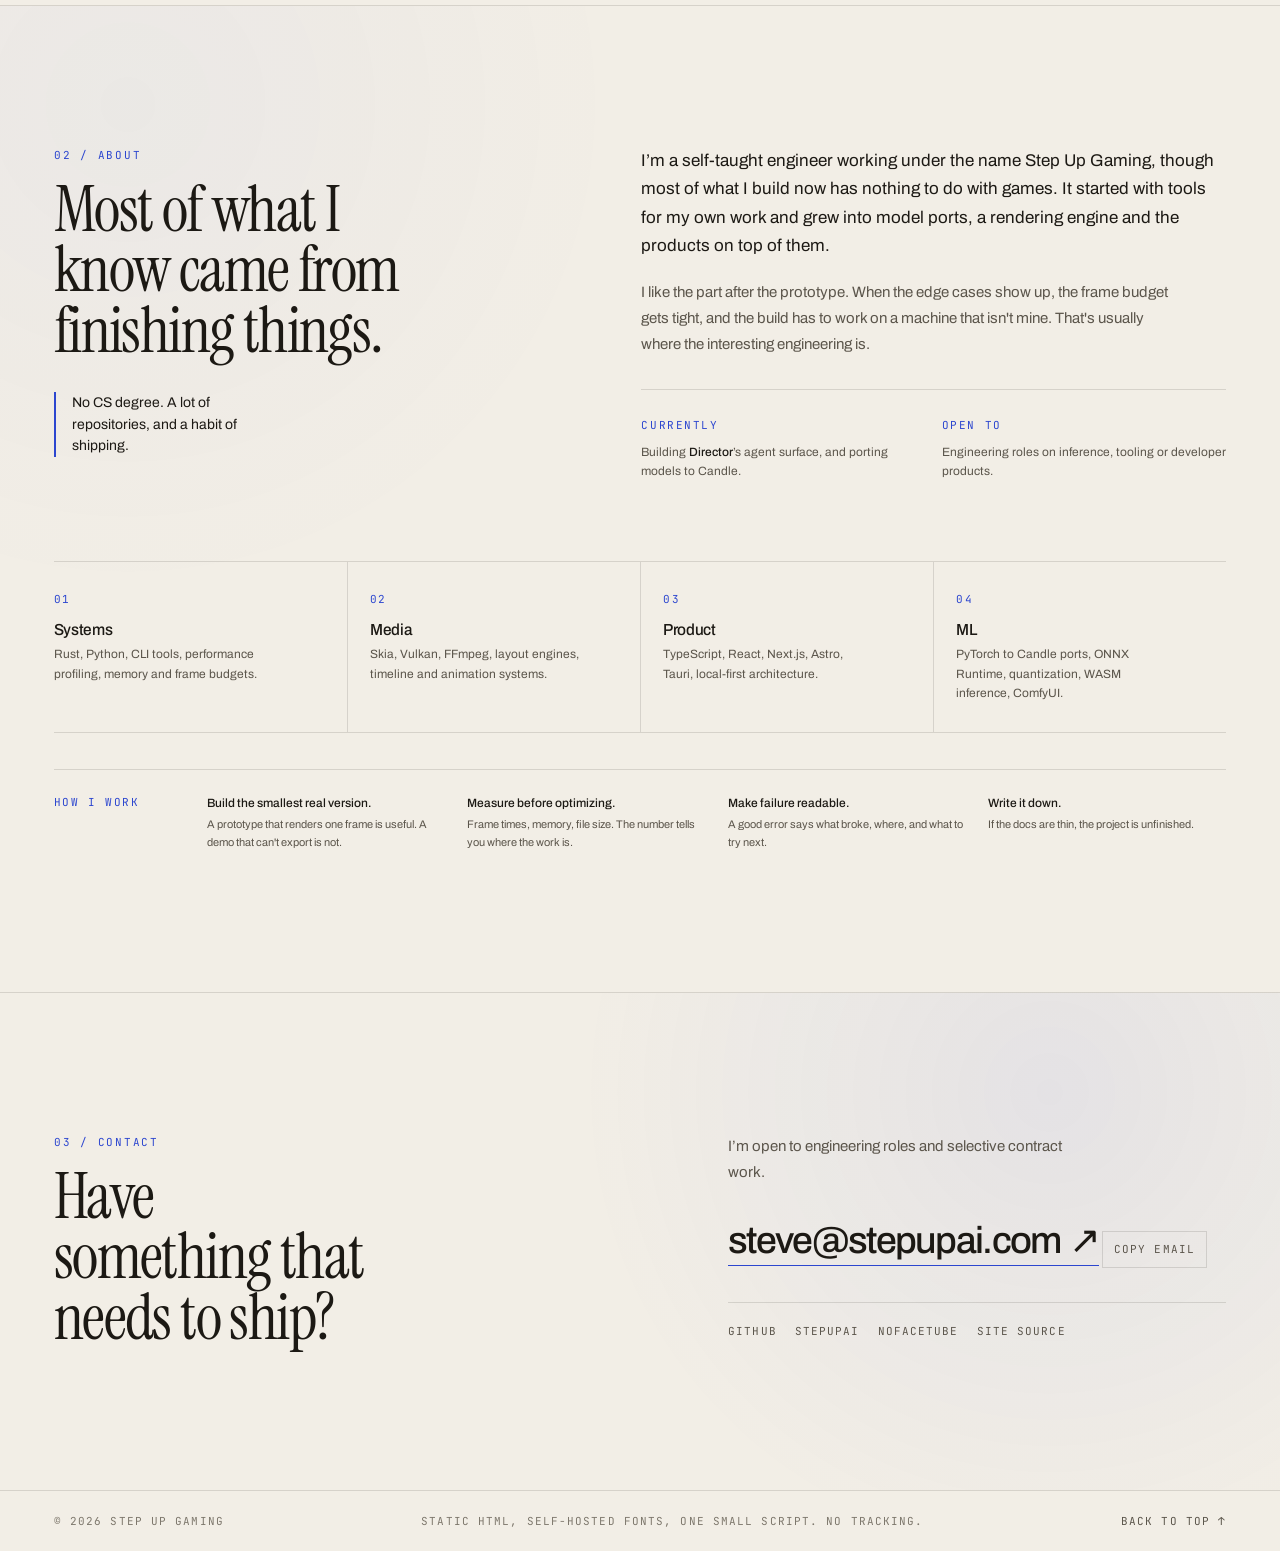
==== commit 2f232d68: "Present the site as Step Up Gaming: drop the personal name, take the resume off the site, rebrand th" ====
--- a/index.html
+++ b/index.html
@@ -3,29 +3,29 @@
 <head>
   <meta charset="utf-8">
   <meta name="viewport" content="width=device-width, initial-scale=1">
-  <title>Steven Figler | Software Engineer</title>
-  <meta name="description" content="Steven Figler ports ML models from PyTorch to Rust and Candle and builds the native software around them, including the first Rust port of Kyutai's Pocket TTS and Director, a native video engine.">
-  <meta name="author" content="Steven Figler">
+  <title>Step Up Gaming | Software Engineering</title>
+  <meta name="description" content="Step Up Gaming ports ML models from PyTorch to Rust and Candle and builds the native software around them, including the first Rust port of Kyutai's Pocket TTS and Director, a native video engine.">
+  <meta name="author" content="Step Up Gaming">
   <meta name="theme-color" content="#f2eee6">
   <meta name="color-scheme" content="light">
   <link rel="canonical" href="https://stepupgaming.github.io/">
 
   <meta property="og:type" content="website">
-  <meta property="og:site_name" content="Steven Figler">
+  <meta property="og:site_name" content="Step Up Gaming">
   <meta property="og:locale" content="en_US">
-  <meta property="og:title" content="Steven Figler | Software Engineer">
+  <meta property="og:title" content="Step Up Gaming | Software Engineering">
   <meta property="og:description" content="Research code in, native software out. Rust and Candle model ports, a native video engine, and the apps around them.">
   <meta property="og:url" content="https://stepupgaming.github.io/">
   <meta property="og:image" content="https://stepupgaming.github.io/assets/og.jpg">
   <meta property="og:image:type" content="image/jpeg">
   <meta property="og:image:width" content="1200">
   <meta property="og:image:height" content="630">
-  <meta property="og:image:alt" content="Steven Figler, software engineer. Research code in, native software out.">
+  <meta property="og:image:alt" content="Step Up Gaming, software engineering. Research code in, native software out.">
   <meta name="twitter:card" content="summary_large_image">
-  <meta name="twitter:title" content="Steven Figler | Software Engineer">
+  <meta name="twitter:title" content="Step Up Gaming | Software Engineering">
   <meta name="twitter:description" content="Research code in, native software out. Rust and Candle model ports, a native video engine, and the apps around them.">
   <meta name="twitter:image" content="https://stepupgaming.github.io/assets/og.jpg">
-  <meta name="twitter:image:alt" content="Steven Figler, software engineer. Research code in, native software out.">
+  <meta name="twitter:image:alt" content="Step Up Gaming, software engineering. Research code in, native software out.">
 
   <link rel="icon" href="assets/favicon.svg" type="image/svg+xml">
   <link rel="preload" href="assets/fonts/archivo-latin.woff2" as="font" type="font/woff2" crossorigin>
@@ -38,11 +38,10 @@
   <script type="application/ld+json">
   {
     "@context": "https://schema.org",
-    "@type": "Person",
-    "name": "Steven Figler",
+    "@type": "Organization",
+    "name": "Step Up Gaming",
     "url": "https://stepupgaming.github.io/",
     "email": "mailto:steve@stepupai.com",
-    "jobTitle": "Software Engineer",
     "sameAs": ["https://github.com/stepupgaming"],
     "knowsAbout": ["Rust", "Candle", "PyTorch", "ML inference", "video rendering", "Tauri", "TypeScript", "Python"]
   }
@@ -53,11 +52,11 @@
 
   <header class="site-header">
     <div class="wrap header-inner">
-      <a class="brand" href="#top" aria-label="Steven Figler, back to top">
-        <span class="brand-mark" aria-hidden="true">SF</span>
+      <a class="brand" href="#top" aria-label="Step Up Gaming, back to top">
+        <span class="brand-mark" aria-hidden="true">SU</span>
         <span class="brand-text">
-          <span class="brand-name">Steven Figler</span>
-          <span class="brand-role">Step Up Gaming</span>
+          <span class="brand-name">Step Up Gaming</span>
+          <span class="brand-role">Software engineering</span>
         </span>
       </a>
 
@@ -93,7 +92,7 @@
 
         <div class="hero-grid">
           <div class="hero-copy">
-            <p class="hero-lede">I&rsquo;m Steven Figler. I take models that only run in Python and port them to Rust and Candle, then build the software around them. I did the first Rust port of Kyutai&rsquo;s Pocket TTS. Right now I&rsquo;m building Director, a native video engine that agents drive over MCP.</p>
+            <p class="hero-lede">I take models that only run in Python and port them to Rust and Candle, then build the software around them. I did the first Rust port of Kyutai&rsquo;s Pocket TTS. Right now I&rsquo;m building Director, a native video engine that agents drive over MCP.</p>
 
             <div class="hero-actions">
               <a class="button button-primary" href="#work">See selected work <span aria-hidden="true">&#8595;</span></a>
@@ -125,7 +124,7 @@
 
               <div class="video-shell">
                 <video class="hero-video" autoplay muted loop playsinline preload="metadata" poster="assets/director-motion-poster.jpg" aria-label="A 28-second motion-graphics reel rendered by Director from one HTML file with no browser, with 16-sample motion blur: a playhead that morphs into a ruler, kinetic type, a render pipeline, a 275-dot grid rippling on the beat, a depth-sorted 3D globe with orbiting type, an ease-curve showcase, blend and backdrop-blur compositing, beat-synced captions, and a measured 4.5 times speedup over HyperFrames.">
-                  <source src="assets/director-motion-1280.mp4?v=10" type="video/mp4" data-small="assets/director-motion-640.mp4?v=10">
+                  <source src="assets/director-motion-1280.mp4?v=11" type="video/mp4" data-small="assets/director-motion-640.mp4?v=11">
                 </video>
                 <div class="video-controls">
                   <button class="video-toggle video-sound" type="button" aria-pressed="false" aria-label="Turn sound on">
@@ -418,7 +417,7 @@
           </div>
 
           <div class="about-copy reveal">
-            <p>I&rsquo;m Steven, a self-taught engineer. I work under the name Step Up Gaming, though most of what I build now has nothing to do with games. It started with tools for my own work and grew into model ports, a rendering engine and the products on top of them.</p>
+            <p>I&rsquo;m a self-taught engineer working under the name Step Up Gaming, though most of what I build now has nothing to do with games. It started with tools for my own work and grew into model ports, a rendering engine and the products on top of them.</p>
             <p>I like the part after the prototype. When the edge cases show up, the frame budget gets tight, and the build has to work on a machine that isn't mine. That's usually where the interesting engineering is.</p>
 
             <div class="now-grid">
@@ -481,7 +480,6 @@
             <button class="copy-email" type="button" data-email="steve@stepupai.com">Copy email</button>
 
             <div class="contact-links">
-              <a href="assets/steven-figler-resume.pdf" target="_blank" rel="noopener">Resume (PDF)</a>
               <a href="https://github.com/stepupgaming" target="_blank" rel="noopener">GitHub</a>
               <a href="https://stepupai.com" target="_blank" rel="noopener">StepUpAI</a>
               <a href="https://nofacetube.com" target="_blank" rel="noopener">NoFaceTube</a>
@@ -495,7 +493,7 @@
 
   <footer class="site-footer">
     <div class="wrap footer-inner">
-      <p>&copy; <span data-year>2026</span> Steven Figler</p>
+      <p>&copy; <span data-year>2026</span> Step Up Gaming</p>
       <p class="footer-note">Static HTML, self-hosted fonts, one small script. No tracking.</p>
       <a href="#top">Back to top <span aria-hidden="true">&#8593;</span></a>
     </div>
